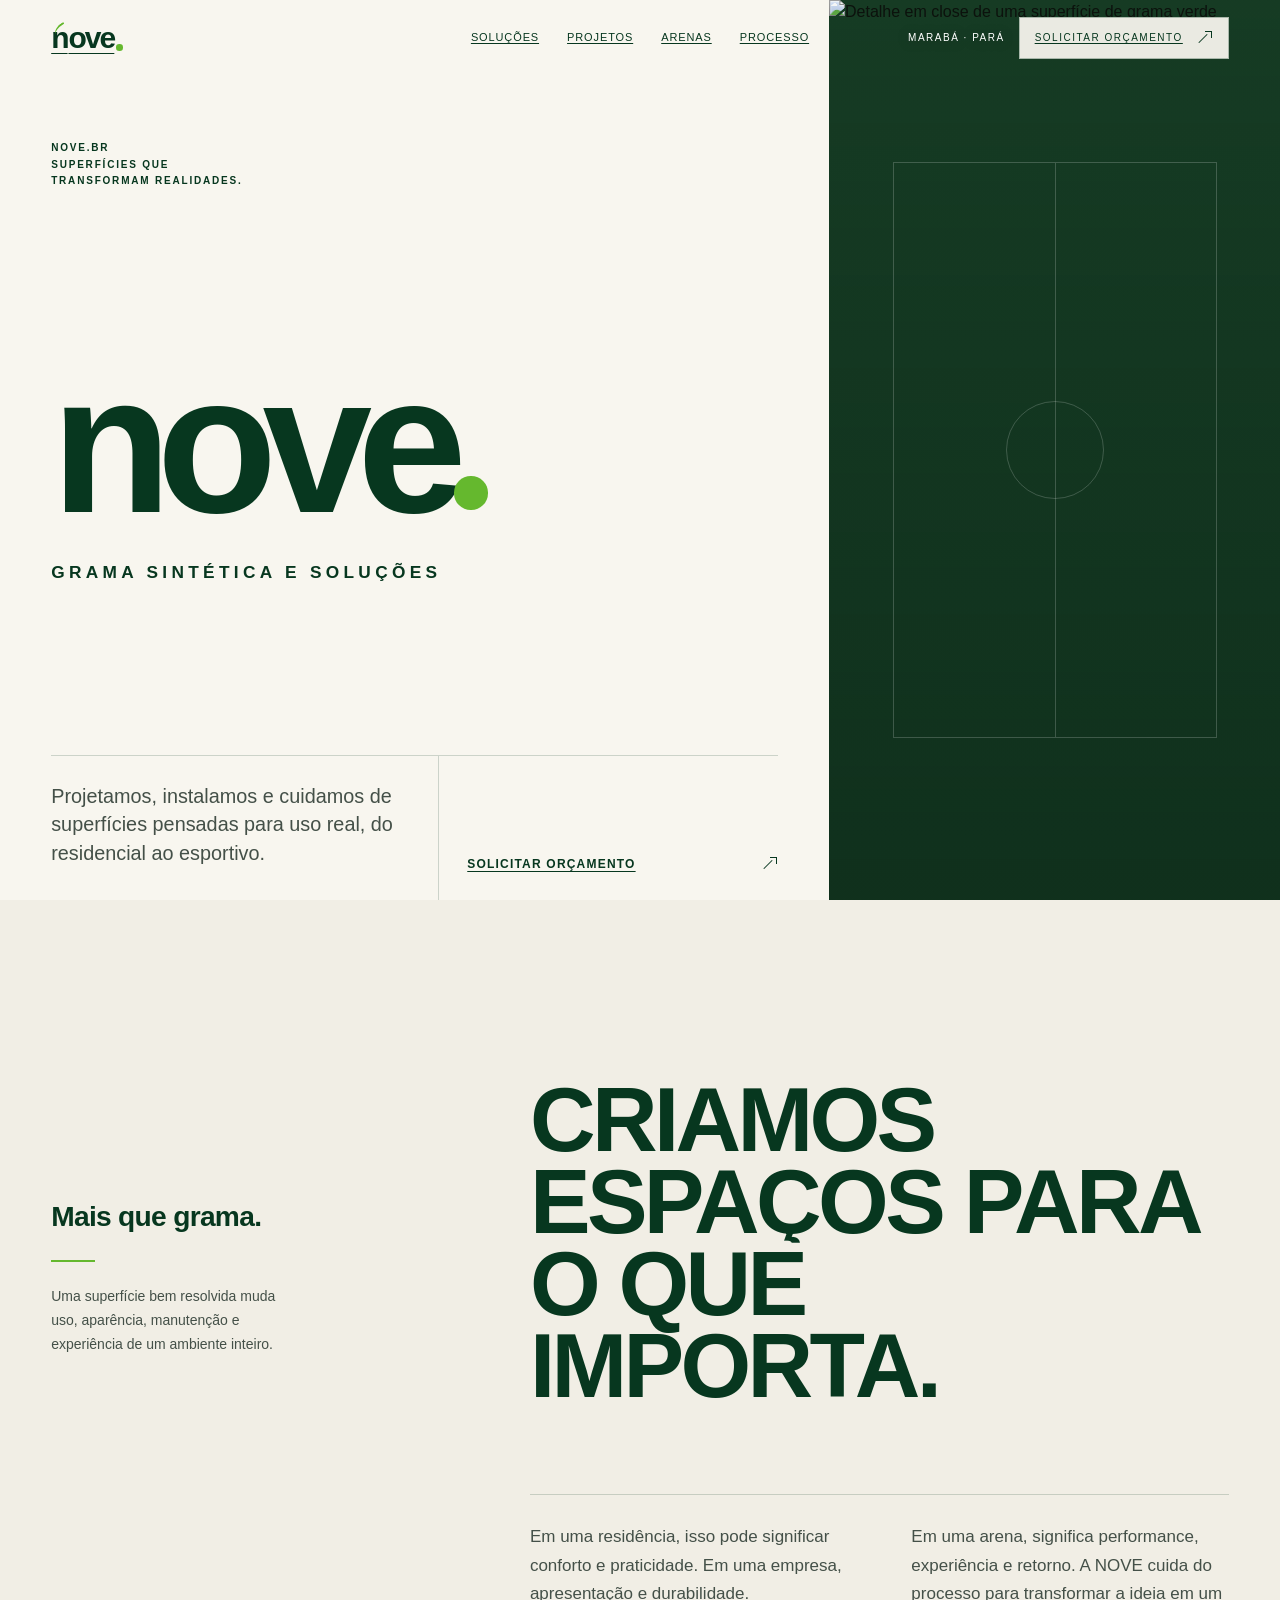
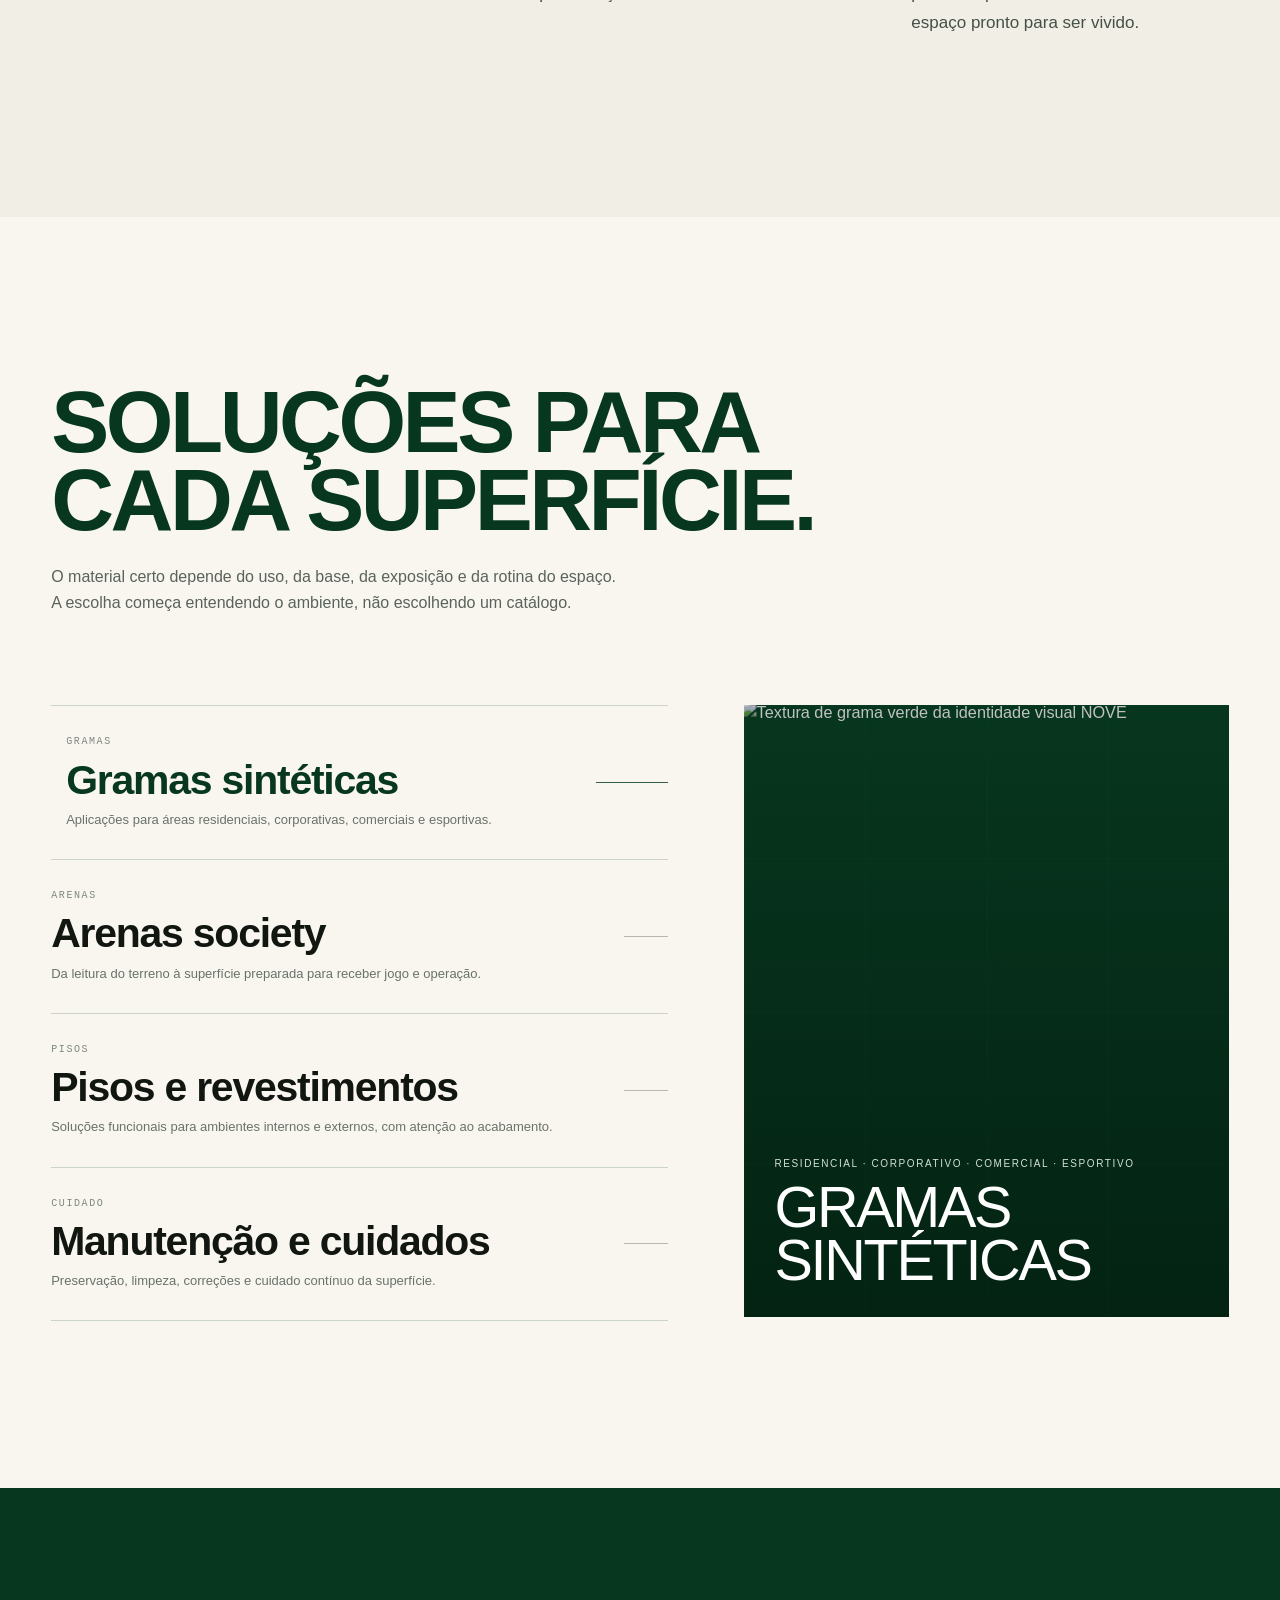
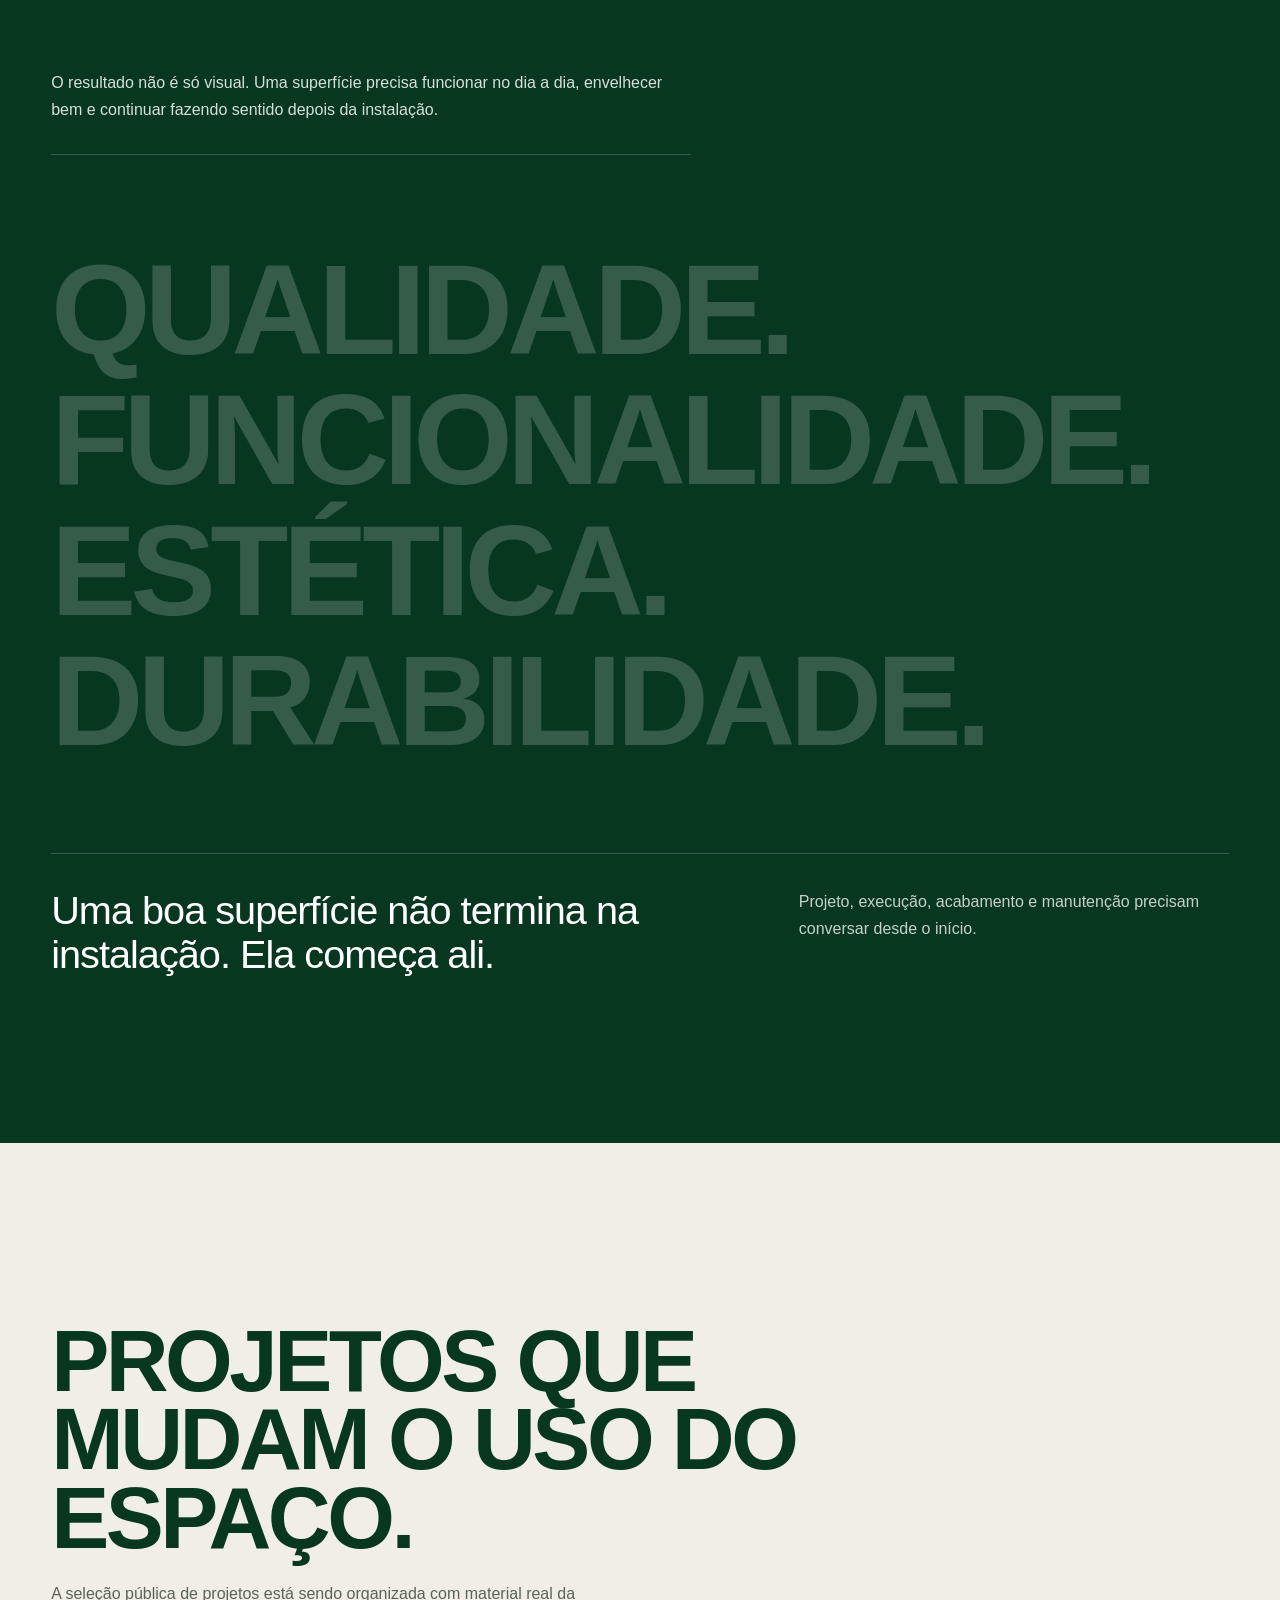
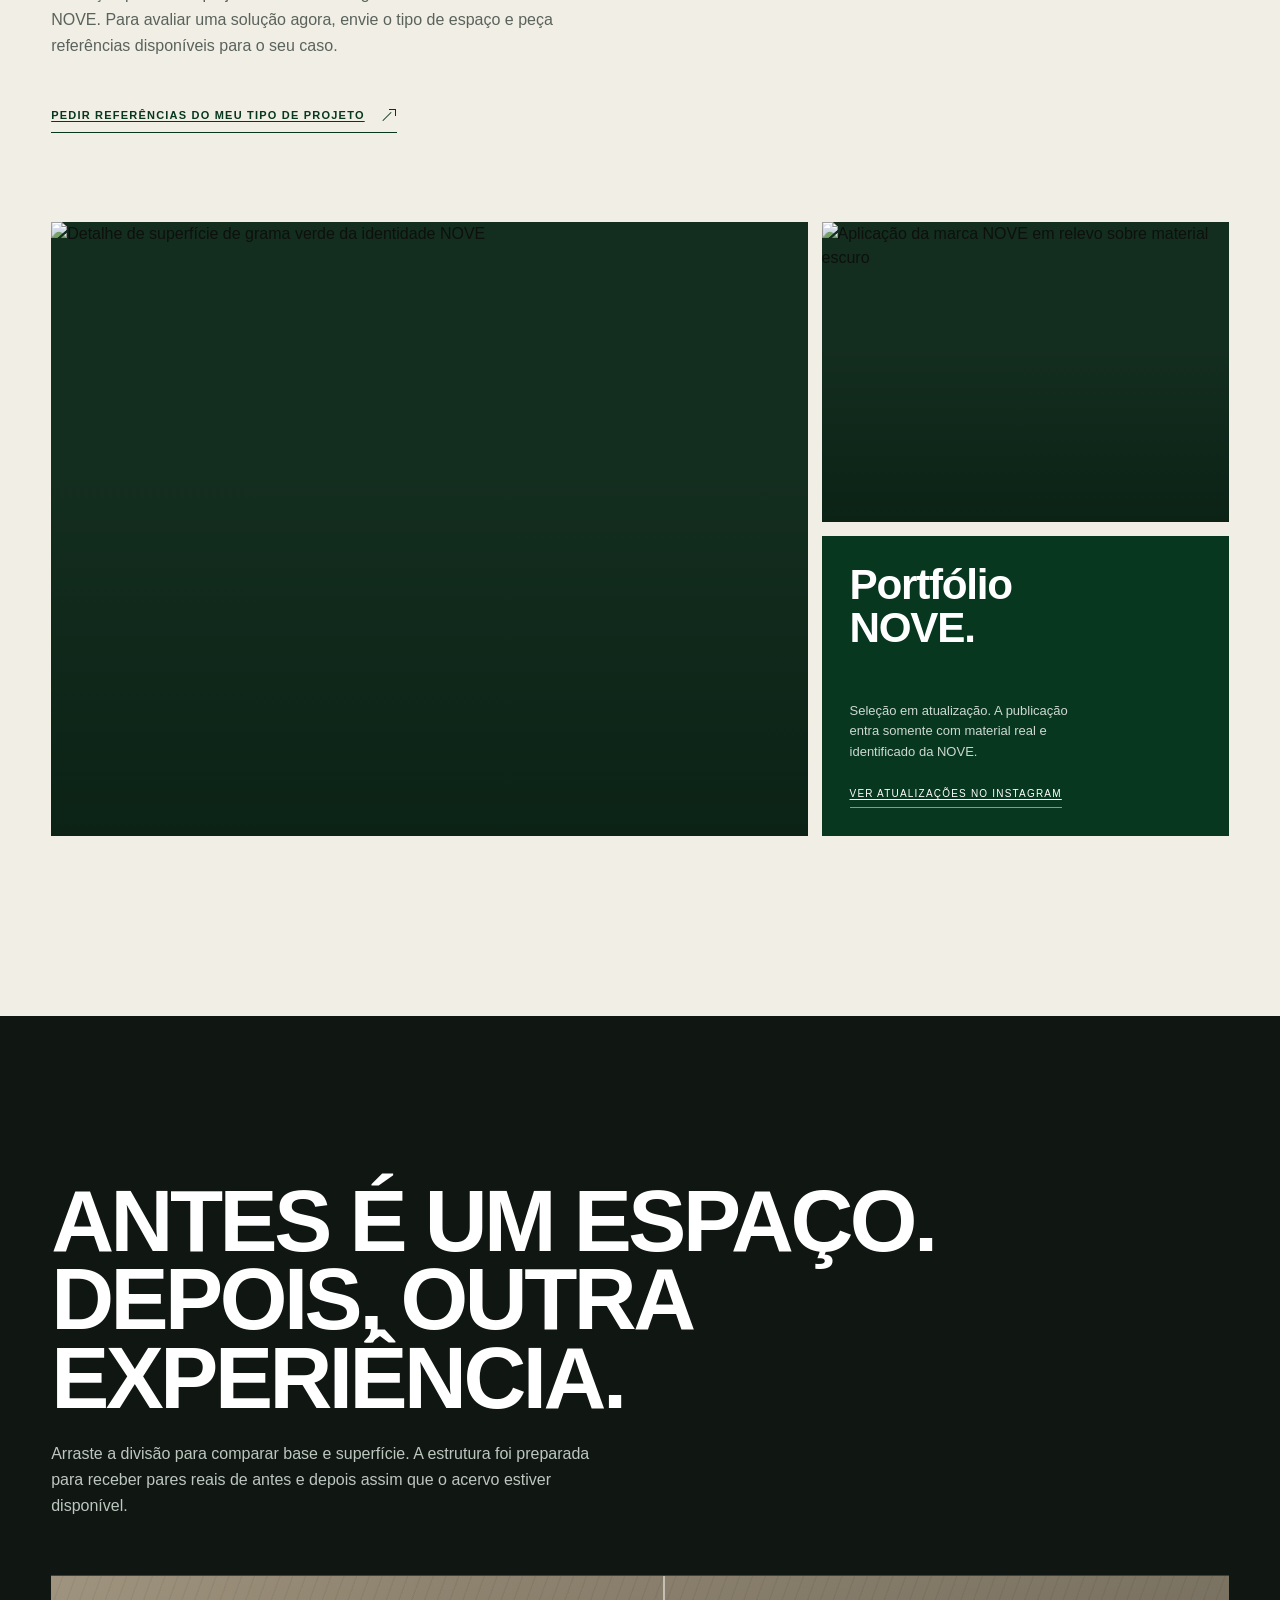
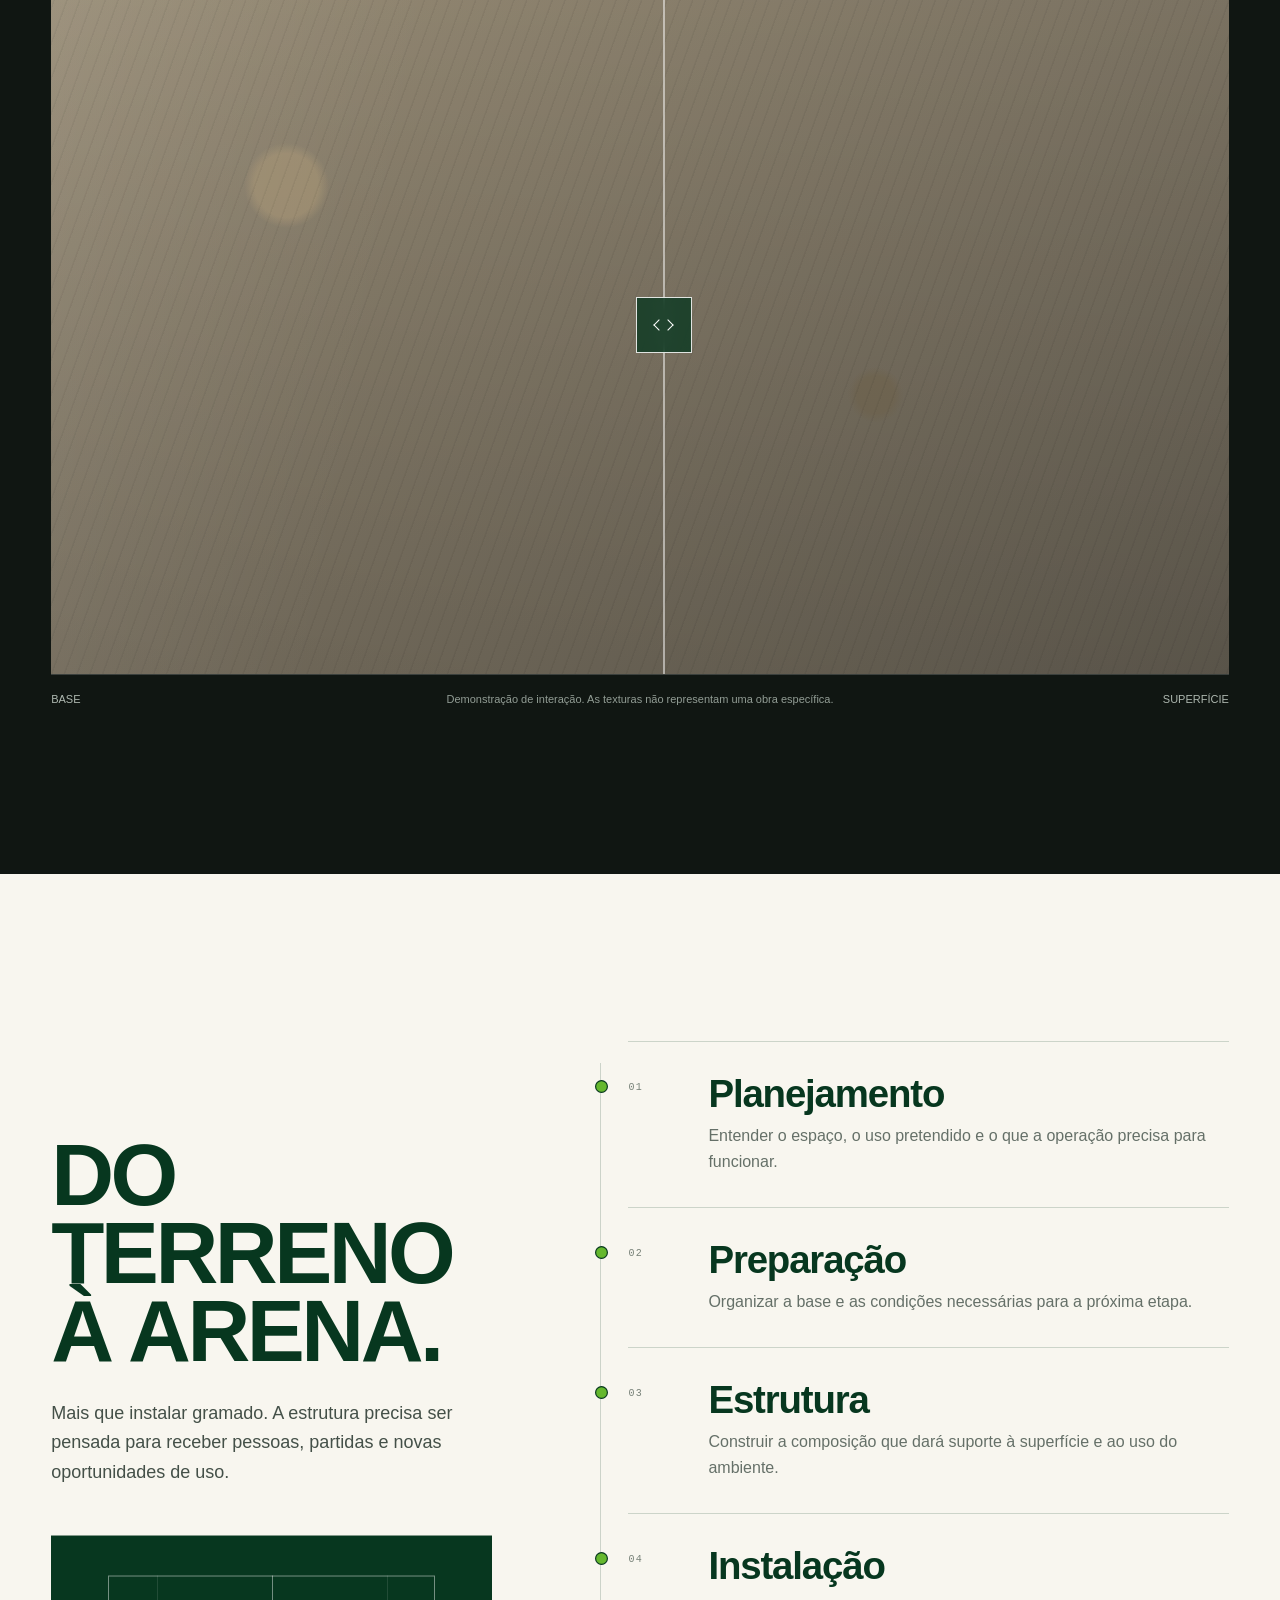
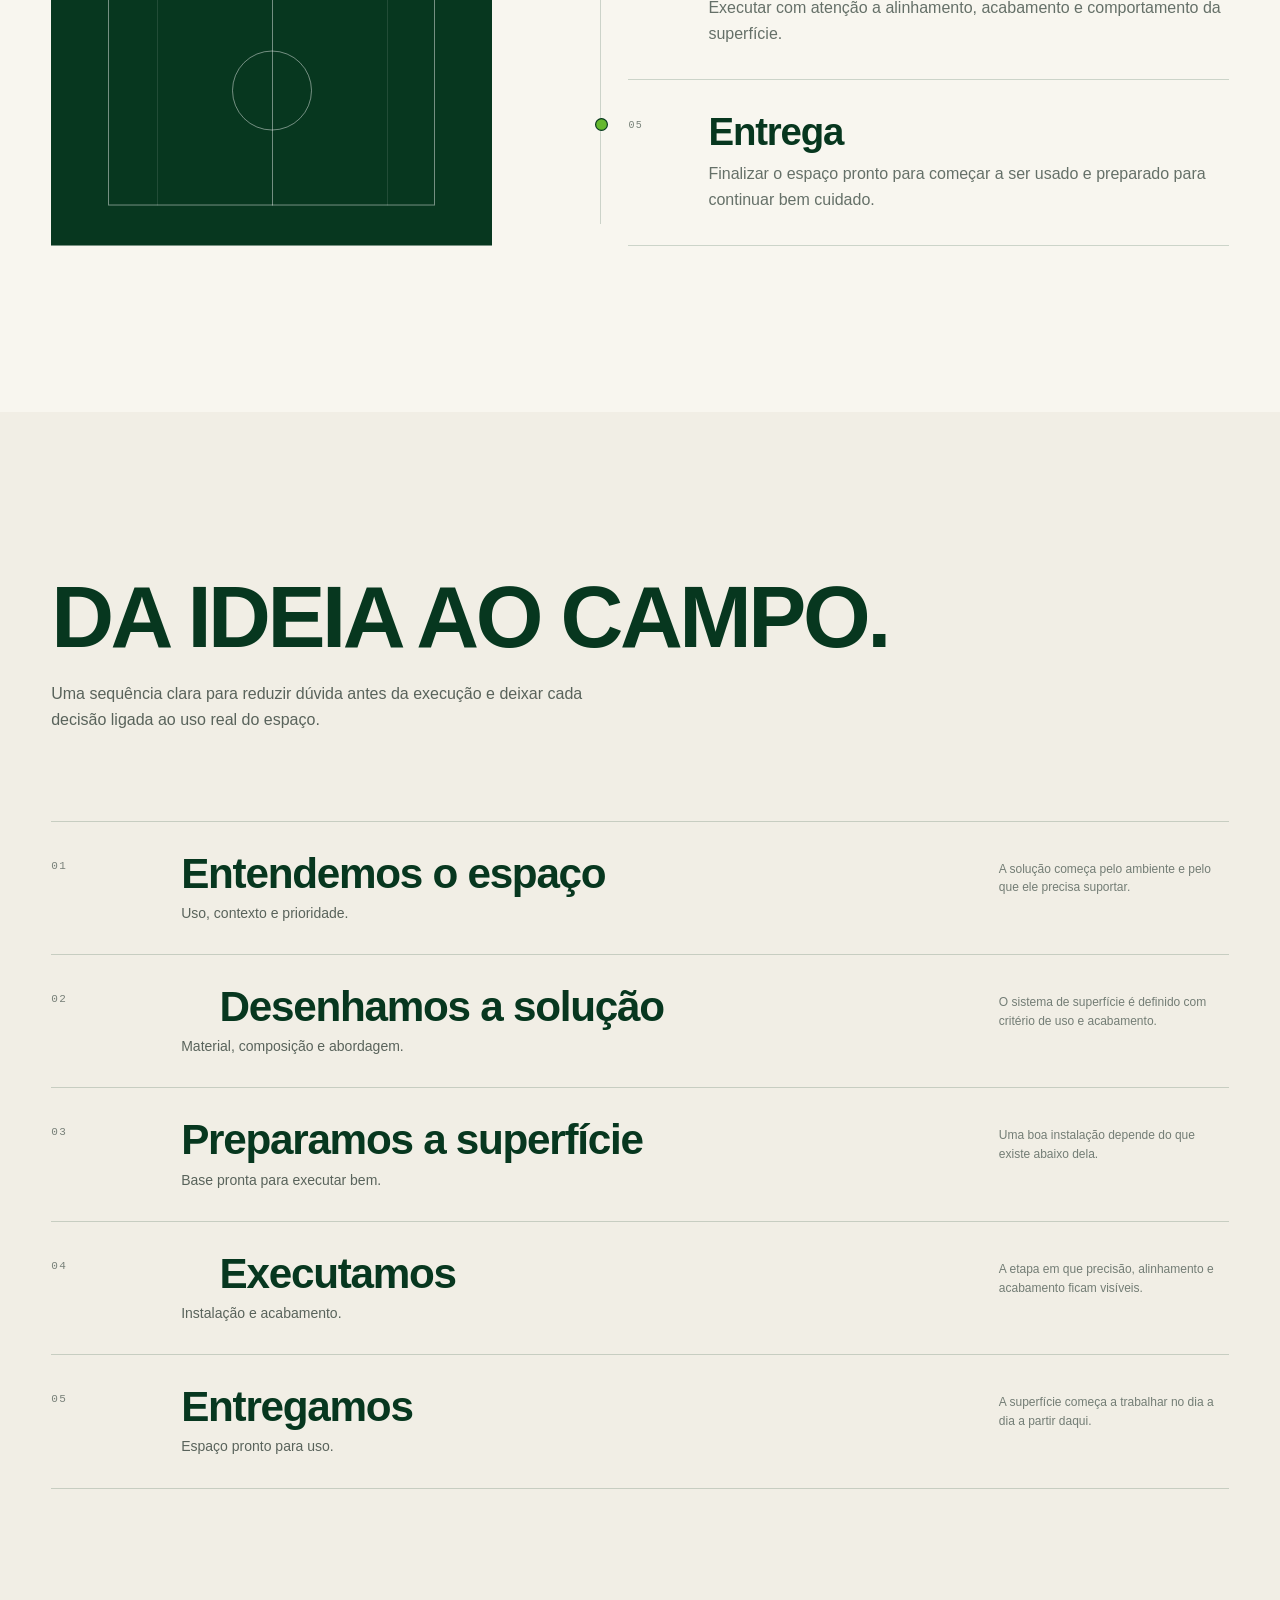
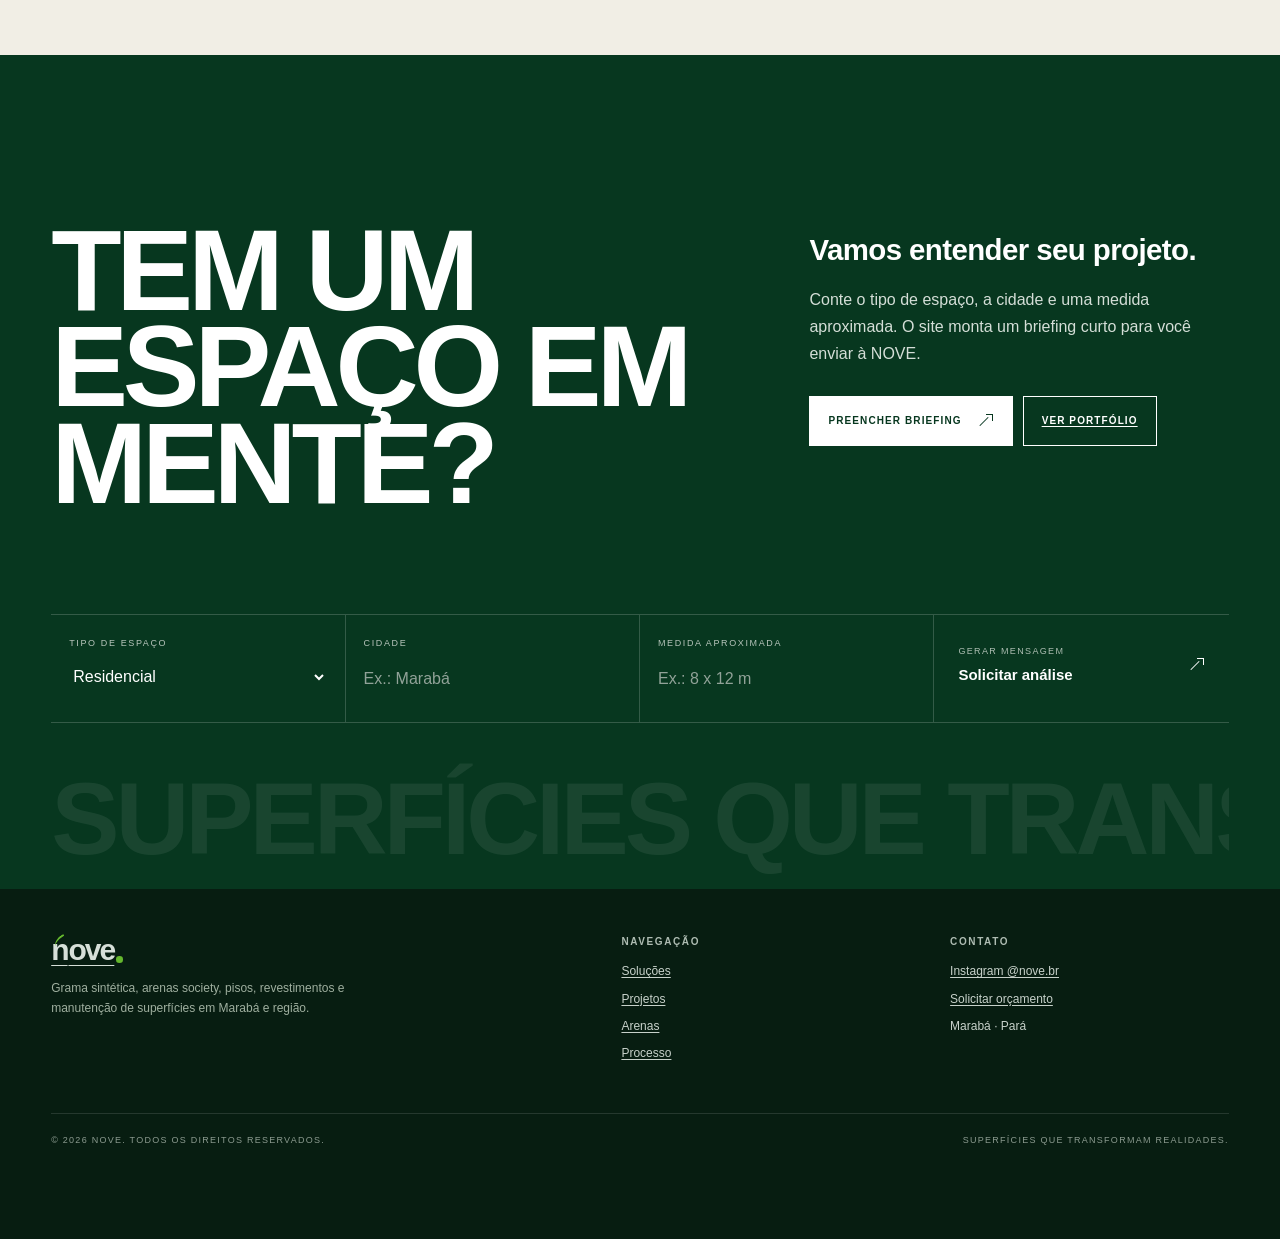
==== index.html @ dafe6166 "Add NOVE website" ====
<!doctype html>
<html lang="pt-BR">
<head>
  <meta charset="utf-8" />
  <meta name="viewport" content="width=device-width, initial-scale=1" />
  <meta name="theme-color" content="#07371f" />
  <title>NOVE | Grama Sintética, Arenas Society e Soluções em Marabá</title>
  <meta name="description" content="Soluções em grama sintética, arenas society, pisos, revestimentos e manutenção em Marabá e região. Conheça a NOVE." />
  <meta name="robots" content="index,follow" />
  <link rel="canonical" href="https://nove-superficies.netlify.app/" />
  <link rel="icon" href="./favicon.svg" type="image/svg+xml" />
  <link rel="preload" as="image" href="assets/grass-closeup.webp" fetchpriority="high" />
  <meta property="og:type" content="website" />
  <meta property="og:locale" content="pt_BR" />
  <meta property="og:title" content="NOVE | Superfícies que transformam realidades" />
  <meta property="og:description" content="Grama sintética, arenas society, pisos, revestimentos e manutenção em Marabá e região." />
  <meta property="og:url" content="https://nove-superficies.netlify.app/" />
  <meta property="og:image" content="https://nove-superficies.netlify.app/assets/embossed-logo.webp" />
  <meta name="twitter:card" content="summary_large_image" />
  <link rel="stylesheet" href="styles/site-1.css" />
  <link rel="stylesheet" href="styles/site-2.css" />
  <link rel="stylesheet" href="styles/site-3.css" />
  <link rel="stylesheet" href="styles/site-4.css" />
  <link rel="stylesheet" href="styles/site-5.css" />
</head>
<body>
<a class="skip" href="#conteudo">Pular para o conteúdo</a>
<div class="header-sentinel" id="headerSentinel" aria-hidden="true"></div>

<header class="site-header" id="siteHeader">
  <div class="wrap header-inner">
    <a href="#inicio" class="wordmark" aria-label="NOVE, início"><span class="n">n</span>ove<span class="dot"></span></a>
    <nav class="nav-links" aria-label="Navegação principal">
      <a href="#solucoes">Soluções</a>
      <a href="#projetos">Projetos</a>
      <a href="#arenas">Arenas</a>
      <a href="#processo">Processo</a>
    </nav>
    <div class="header-meta">
      <span class="loc">Marabá · Pará</span>
      <a class="header-quote" href="#contato">Solicitar orçamento <span class="arrow-mark" aria-hidden="true"></span></a>
    </div>
    <button class="menu-btn" id="menuBtn" aria-label="Abrir menu" aria-expanded="false" aria-controls="mobileMenu"><span></span></button>
  </div>
</header>

<div class="mobile-menu" id="mobileMenu" aria-hidden="true">
  <nav aria-label="Navegação mobile">
    <a href="#solucoes">Soluções</a>
    <a href="#projetos">Projetos</a>
    <a href="#arenas">Arenas</a>
    <a href="#processo">Processo</a>
    <a href="#contato">Orçamento</a>
  </nav>
  <div class="mobile-meta"><span>NOVE.BR</span><span>Marabá · PA</span></div>
</div>

<main id="conteudo">
  <section class="hero" id="inicio" aria-labelledby="heroTitle">
    <div class="hero-copy">
      <div class="hero-signature caps">NOVE.BR<br>Superfícies que transformam realidades.</div>
      <div class="hero-main">
        <h1 class="hero-brand" id="heroTitle" aria-label="Nove">nove<span class="dot"></span></h1>
        <div class="hero-subbrand">Grama sintética e soluções</div>
      </div>
      <div class="hero-bottom">
        <div class="hero-statement">Projetamos, instalamos e cuidamos de superfícies pensadas para uso real, do residencial ao esportivo.</div>
        <a class="hero-cta" href="#contato"><strong>Solicitar orçamento</strong><span class="arrow-mark" aria-hidden="true"></span></a>
      </div>
    </div>
    <div class="hero-image" aria-label="Detalhe de grama sintética da identidade NOVE">
      <img src="assets/grass-closeup.webp" alt="Detalhe em close de uma superfície de grama verde" width="624" height="560" fetchpriority="high" decoding="async" />
      <div class="hero-field" aria-hidden="true"></div>
    </div>
  </section>

  <section class="intro" id="sobre" aria-labelledby="introTitle">
    <div class="wrap intro-grid">
      <aside class="intro-aside">
        <h2>Mais que grama.</h2>
        <div class="rule" aria-hidden="true"></div>
        <p>Uma superfície bem resolvida muda uso, aparência, manutenção e experiência de um ambiente inteiro.</p>
      </aside>
      <div>
        <h2 class="intro-title" id="introTitle"><span>CRIAMOS</span><span>ESPAÇOS PARA</span><span>O QUE IMPORTA.</span></h2>
        <div class="intro-body">
          <p>Em uma residência, isso pode significar conforto e praticidade. Em uma empresa, apresentação e durabilidade.</p>
          <p>Em uma arena, significa performance, experiência e retorno. A NOVE cuida do processo para transformar a ideia em um espaço pronto para ser vivido.</p>
        </div>
      </div>
    </div>
  </section>

  <section class="solutions" id="solucoes" aria-labelledby="solucoesTitle">
    <div class="wrap">
      <div class="solutions-header">
        <h2 class="display" id="solucoesTitle">SOLUÇÕES PARA CADA SUPERFÍCIE.</h2>
        <p class="section-intro">O material certo depende do uso, da base, da exposição e da rotina do espaço. A escolha começa entendendo o ambiente, não escolhendo um catálogo.</p>
      </div>

      <div class="solutions-shell">
        <div class="solutions-list" role="tablist" aria-label="Soluções NOVE" aria-orientation="vertical">
          <button class="solution-row" role="tab" id="tab-grama" aria-selected="true" aria-controls="solutionPanel" data-title="GRAMAS SINTÉTICAS" data-label="Residencial · corporativo · comercial · esportivo" data-src="assets/grass-detail-a.webp" data-alt="Textura de grama verde da identidade visual NOVE">
            <span><span class="index mono">GRAMAS</span><h3>Gramas sintéticas</h3><p>Aplicações para áreas residenciais, corporativas, comerciais e esportivas.</p></span><span class="row-line" aria-hidden="true"></span>
          </button>
          <button class="solution-row" role="tab" id="tab-arena" aria-selected="false" aria-controls="solutionPanel" data-title="ARENAS SOCIETY" data-label="Planejamento · implantação · estrutura · superfície" data-src="assets/grass-detail-b.webp" data-alt="Detalhe de grama sintética usado na identidade visual NOVE">
            <span><span class="index mono">ARENAS</span><h3>Arenas society</h3><p>Da leitura do terreno à superfície preparada para receber jogo e operação.</p></span><span class="row-line" aria-hidden="true"></span>
          </button>
          <button class="solution-row" role="tab" id="tab-pisos" aria-selected="false" aria-controls="solutionPanel" data-title="PISOS E REVESTIMENTOS" data-label="Ambientes internos e externos" data-src="assets/embossed-logo.webp" data-alt="Aplicação em relevo da identidade NOVE sobre material escuro">
            <span><span class="index mono">PISOS</span><h3>Pisos e revestimentos</h3><p>Soluções funcionais para ambientes internos e externos, com atenção ao acabamento.</p></span><span class="row-line" aria-hidden="true"></span>
          </button>
          <button class="solution-row" role="tab" id="tab-manutencao" aria-selected="false" aria-controls="solutionPanel" data-title="MANUTENÇÃO E CUIDADOS" data-label="Preservação · limpeza · correções · performance" data-src="assets/grass-detail-c.webp" data-alt="Detalhe de superfície verde da identidade visual NOVE">
            <span><span class="index mono">CUIDADO</span><h3>Manutenção e cuidados</h3><p>Preservação, limpeza, correções e cuidado contínuo da superfície.</p></span><span class="row-line" aria-hidden="true"></span>
          </button>
        </div>

        <div class="solution-visual" id="solutionPanel" role="tabpanel" aria-labelledby="tab-grama">
          <img id="svImage" src="assets/grass-detail-a.webp" alt="Textura de grama verde da identidade visual NOVE" width="360" height="360" loading="lazy" decoding="async" />
          <div class="sv-grid" aria-hidden="true"></div>
          <div class="sv-content"><div class="sv-label" id="svLabel">Residencial · corporativo · comercial · esportivo</div><div class="sv-title" id="svTitle">GRAMAS SINTÉTICAS</div></div>
        </div>
      </div>
    </div>
  </section>

  <section class="manifesto" aria-label="Princípios da NOVE">
    <div class="wrap">
      <p class="manifesto-intro">O resultado não é só visual. Uma superfície precisa funcionar no dia a dia, envelhecer bem e continuar fazendo sentido depois da instalação.</p>
      <div class="manifesto-word">QUALIDADE.</div>
      <div class="manifesto-word">FUNCIONALIDADE.</div>
      <div class="manifesto-word">ESTÉTICA.</div>
      <div class="manifesto-word">DURABILIDADE.</div>
      <div class="manifesto-end"><div class="manifesto-quote">Uma boa superfície não termina na instalação. Ela começa ali.</div><p>Projeto, execução, acabamento e manutenção precisam conversar desde o início.</p></div>
    </div>
  </section>

  <section class="projects" id="projetos" aria-labelledby="projetosTitle">
    <div class="wrap">
      <div class="projects-header">
        <h2 class="display" id="projetosTitle">PROJETOS QUE MUDAM O USO DO ESPAÇO.</h2>
        <p class="section-intro">A seleção pública de projetos está sendo organizada com material real da NOVE. Para avaliar uma solução agora, envie o tipo de espaço e peça referências disponíveis para o seu caso.</p>
        <a class="project-action" href="#contato">Pedir referências do meu tipo de projeto <span class="arrow-mark" aria-hidden="true"></span></a>
      </div>

      <div class="projects-stage" aria-label="Material visual da marca NOVE, sem representar obras de clientes">
        <figure class="project-media main"><img src="assets/grass-detail-c.webp" alt="Detalhe de superfície de grama verde da identidade NOVE" width="480" height="380" loading="lazy" decoding="async"></figure>
        <figure class="project-media"><img src="assets/embossed-logo.webp" alt="Aplicação da marca NOVE em relevo sobre material escuro" width="796" height="291" loading="lazy" decoding="async"></figure>
        <div class="portfolio-state"><strong>Portfólio NOVE.</strong><div><p>Seleção em atualização. A publicação entra somente com material real e identificado da NOVE.</p><a href="https://instagram.com/nove.br" target="_blank" rel="noopener">Ver atualizações no Instagram</a></div></div>
      </div>
    </div>
  </section>

  <section class="compare" aria-labelledby="compareTitle">
    <div class="wrap">
      <div class="compare-header"><h2 class="display light" id="compareTitle">ANTES É UM ESPAÇO. DEPOIS, OUTRA EXPERIÊNCIA.</h2><p class="section-intro">Arraste a divisão para comparar base e superfície. A estrutura foi preparada para receber pares reais de antes e depois assim que o acervo estiver disponível.</p></div>
      <div class="compare-box" id="compareBox" role="slider" aria-label="Comparar base e superfície" aria-valuemin="0" aria-valuemax="100" aria-valuenow="52" aria-valuetext="52 por cento da superfície revelada" tabindex="0">
        <div class="surface-base"></div>
        <div class="surface-after" id="surfaceAfter"></div>
        <div class="compare-overlay"></div>
        <div class="compare-line" id="compareLine"></div>
        <div class="compare-handle" id="compareHandle"><span class="handle-grip" aria-hidden="true"></span></div>
      </div>
      <div class="compare-meta"><span>BASE</span><span class="note">Demonstração de interação. As texturas não representam uma obra específica.</span><span class="right">SUPERFÍCIE</span></div>
    </div>
  </section>

  <section class="arena" id="arenas" aria-labelledby="arenaTitle">
    <div class="wrap arena-layout">
      <div class="arena-sticky"><h2 class="display" id="arenaTitle">DO TERRENO À ARENA.</h2><p>Mais que instalar gramado. A estrutura precisa ser pensada para receber pessoas, partidas e novas oportunidades de uso.</p><div class="arena-art" aria-hidden="true"><div class="arena-center"></div></div></div>
      <div class="arena-steps" aria-label="Etapas para implantação de uma arena society">
        <article class="arena-step"><div class="num mono">01</div><div><h3>Planejamento</h3><p>Entender o espaço, o uso pretendido e o que a operação precisa para funcionar.</p></div></article>
        <article class="arena-step"><div class="num mono">02</div><div><h3>Preparação</h3><p>Organizar a base e as condições necessárias para a próxima etapa.</p></div></article>
        <article class="arena-step"><div class="num mono">03</div><div><h3>Estrutura</h3><p>Construir a composição que dará suporte à superfície e ao uso do ambiente.</p></div></article>
        <article class="arena-step"><div class="num mono">04</div><div><h3>Instalação</h3><p>Executar com atenção a alinhamento, acabamento e comportamento da superfície.</p></div></article>
        <article class="arena-step"><div class="num mono">05</div><div><h3>Entrega</h3><p>Finalizar o espaço pronto para começar a ser usado e preparado para continuar bem cuidado.</p></div></article>
      </div>
    </div>
  </section>

  <section class="process" id="processo" aria-labelledby="processTitle">
    <div class="wrap">
      <div class="process-header"><h2 class="display" id="processTitle">DA IDEIA AO CAMPO.</h2><p class="section-intro">Uma sequência clara para reduzir dúvida antes da execução e deixar cada decisão ligada ao uso real do espaço.</p></div>
      <div class="process-list">
        <article class="process-step"><div class="n mono">01</div><div><h3>Entendemos o espaço</h3><p>Uso, contexto e prioridade.</p></div><div class="result">A solução começa pelo ambiente e pelo que ele precisa suportar.</div></article>
        <article class="process-step"><div class="n mono">02</div><div><h3>Desenhamos a solução</h3><p>Material, composição e abordagem.</p></div><div class="result">O sistema de superfície é definido com critério de uso e acabamento.</div></article>
        <article class="process-step"><div class="n mono">03</div><div><h3>Preparamos a superfície</h3><p>Base pronta para executar bem.</p></div><div class="result">Uma boa instalação depende do que existe abaixo dela.</div></article>
        <article class="process-step"><div class="n mono">04</div><div><h3>Executamos</h3><p>Instalação e acabamento.</p></div><div class="result">A etapa em que precisão, alinhamento e acabamento ficam visíveis.</div></article>
        <article class="process-step"><div class="n mono">05</div><div><h3>Entregamos</h3><p>Espaço pronto para uso.</p></div><div class="result">A superfície começa a trabalhar no dia a dia a partir daqui.</div></article>
      </div>
    </div>
  </section>

  <section class="contact" id="contato" aria-labelledby="contactTitle">
    <div class="wrap">
      <div class="contact-top"><h2 id="contactTitle">TEM UM ESPAÇO EM MENTE?</h2><div class="contact-side"><h3>Vamos entender seu projeto.</h3><p>Conte o tipo de espaço, a cidade e uma medida aproximada. O site monta um briefing curto para você enviar à NOVE.</p><div class="contact-actions"><button class="btn light" type="button" id="focusBrief">Preencher briefing <span class="arrow-mark" aria-hidden="true"></span></button><a class="btn ghost" href="#projetos">Ver portfólio</a></div></div></div>

      <form class="brief-form" id="briefForm" novalidate>
        <div class="field"><label for="tipo">Tipo de espaço</label><select id="tipo" name="tipo"><option>Residencial</option><option>Comercial</option><option>Corporativo</option><option>Arena society</option><option>Outro</option></select></div>
        <div class="field"><label for="cidade">Cidade</label><input id="cidade" name="cidade" placeholder="Ex.: Marabá" autocomplete="address-level2" /></div>
        <div class="field"><label for="medida">Medida aproximada</label><input id="medida" name="medida" placeholder="Ex.: 8 x 12 m" inputmode="text" /></div>
        <div class="field"><button class="brief-submit" type="submit"><span><small>Gerar mensagem</small><strong>Solicitar análise</strong></span><span class="arrow-mark" aria-hidden="true"></span></button></div>
      </form>
      <p class="contact-status" id="contactStatus" role="status" aria-live="polite"></p>
      <div class="contact-signoff" aria-hidden="true"><div>SUPERFÍCIES QUE TRANSFORMAM REALIDADES. · NOVE. ·</div></div>
    </div>
  </section>
</main>

<footer id="siteFooter">
  <div class="wrap">
    <div class="footer-grid">
      <div class="footer-brand"><a href="#inicio" class="wordmark" aria-label="NOVE, início"><span class="n">n</span>ove<span class="dot"></span></a><p>Grama sintética, arenas society, pisos, revestimentos e manutenção de superfícies em Marabá e região.</p></div>
      <div class="footer-col"><h3>Navegação</h3><a href="#solucoes">Soluções</a><a href="#projetos">Projetos</a><a href="#arenas">Arenas</a><a href="#processo">Processo</a></div>
      <div class="footer-col"><h3>Contato</h3><a href="https://instagram.com/nove.br" target="_blank" rel="noopener">Instagram @nove.br</a><a href="#contato">Solicitar orçamento</a><span>Marabá · Pará</span></div>
    </div>
    <div class="footer-bottom"><span>© <span id="year"></span> NOVE. Todos os direitos reservados.</span><span>Superfícies que transformam realidades.</span></div>
  </div>
</footer>

<a class="floating-cta" id="floatingCta" href="https://instagram.com/nove.br" target="_blank" rel="noopener"><i aria-hidden="true"></i> Falar com a NOVE</a>
<a class="mobile-cta" id="mobileCta" href="#contato"><span>Solicitar orçamento</span><span class="arrow-mark" aria-hidden="true"></span></a>

<script src="scripts/app.js" defer></script>
</body>
</html>
---- styles/site-1.css ----
:root {
      --ink:#111611;
      --green:#07371f;
      --green-deep:#052817;
      --green-soft:#0d4b2b;
      --field:#65b82e;
      --sand:#f1eee5;
      --paper:#f8f6ef;
      --white:#fff;
      --muted:#59635b;
      --muted-dark:#445048;
      --line:rgba(7,55,31,.18);
      --line-strong:rgba(7,55,31,.34);
      --line-light:rgba(255,255,255,.18);
      --max:1480px;
      --pad:clamp(20px,4vw,68px);
      --header:76px;
      --ease-out:cubic-bezier(.23,1,.32,1);
      --ease-in-out:cubic-bezier(.77,0,.175,1);
      --ease-drawer:cubic-bezier(.32,.72,0,1);
      --fast:140ms;
      --ui:220ms;
      --marketing:620ms;
      --z-header:90;
      --z-menu:100;
      --z-fixed:80;
    }

    *{box-sizing:border-box}
    html{scroll-behavior:smooth;background:var(--sand)}
    body{margin:0;background:var(--sand);color:var(--ink);font-family:"Helvetica Neue","Arial Nova",Helvetica,Arial,sans-serif;line-height:1.45;-webkit-font-smoothing:antialiased;text-rendering:optimizeLegibility}
    body.menu-open{overflow:hidden}
    a{color:inherit;text-decoration-thickness:1px;text-underline-offset:.18em}
    button,input,select,textarea{font:inherit}
    button{border:0;background:none;color:inherit}
    img{display:block;max-width:100%}
    p{max-width:72ch}
    ::selection{background:var(--field);color:#092014}
    *{caret-color:var(--field)}
    :focus-visible{outline:2px solid var(--field);outline-offset:4px}
    *{scrollbar-width:thin;scrollbar-color:rgba(7,55,31,.45) var(--sand)}
    *::-webkit-scrollbar{width:10px;height:10px}
    *::-webkit-scrollbar-track{background:var(--sand)}
    *::-webkit-scrollbar-thumb{background:rgba(7,55,31,.45);border:3px solid var(--sand)}
    .wrap{width:min(var(--max),100%);padding-inline:var(--pad);margin-inline:auto}
    .mono{font-family:"SFMono-Regular",Consolas,"Liberation Mono",monospace;font-variant-numeric:tabular-nums}
    .caps{text-transform:uppercase;letter-spacing:.18em;font-size:10px;font-weight:700}
    .skip{position:fixed;left:14px;top:-70px;z-index:200;background:var(--paper);color:var(--green);padding:11px 15px;border:1px solid var(--green);transition:top var(--ui) var(--ease-out)}
    .skip:focus{top:14px}
    .header-sentinel{position:absolute;top:18px;left:0;width:1px;height:1px;pointer-events:none}

    .wordmark{display:inline-flex;align-items:flex-end;gap:.03em;font-size:30px;font-weight:780;letter-spacing:-.065em;line-height:1;color:currentColor}
    .wordmark .dot{width:.22em;height:.22em;border-radius:50%;background:var(--field);margin:0 0 .07em .03em;flex:0 0 auto}
    .wordmark .n{position:relative}
    .wordmark .n:after{content:"";position:absolute;left:.11em;top:.18em;width:.43em;height:.16em;border-radius:100% 0 100% 0;border-top:2px solid var(--field);transform:rotate(-31deg);transform-origin:left center}

    .arrow-mark{display:inline-block;width:18px;height:18px;position:relative;flex:0 0 auto}
    .arrow-mark:before{content:"";position:absolute;width:12px;height:1px;background:currentColor;left:2px;top:9px;transform:rotate(-45deg);transform-origin:center}
    .arrow-mark:after{content:"";position:absolute;width:6px;height:6px;border-top:1px solid currentColor;border-right:1px solid currentColor;right:1px;top:2px}

    /* Header */
    .site-header{position:fixed;inset:0 0 auto 0;height:var(--header);z-index:var(--z-header);color:var(--green);transition:background-color var(--ui) var(--ease-out),border-color var(--ui) var(--ease-out),box-shadow var(--ui) var(--ease-out)}
    .site-header.scrolled{background:rgba(248,246,239,.94);backdrop-filter:blur(14px);border-bottom:1px solid var(--line);box-shadow:0 10px 32px rgba(6,37,21,.04)}
    .header-inner{height:100%;display:grid;grid-template-columns:1fr auto 1fr;align-items:center;gap:26px}
    .nav-links{display:flex;align-items:center;justify-content:center;gap:28px;font-size:11px;letter-spacing:.08em;text-transform:uppercase}
    .nav-links a{position:relative;padding-block:11px}
    .nav-links a:after{content:"";position:absolute;left:0;bottom:6px;width:100%;height:1px;background:currentColor;transform:scaleX(0);transform-origin:right;transition:transform var(--ui) var(--ease-out)}
    .header-meta{justify-self:end;display:flex;align-items:center;gap:14px;font-size:10px;letter-spacing:.15em;text-transform:uppercase}
    .header-meta .loc{color:#fff;text-shadow:0 1px 12px rgba(0,0,0,.35);transition:color var(--ui) var(--ease-out),text-shadow var(--ui) var(--ease-out)}
    .site-header.scrolled .header-meta .loc{color:var(--green);text-shadow:none}
    .header-quote{min-height:42px;padding:0 15px;display:inline-flex;align-items:center;gap:12px;background:rgba(248,246,239,.94);border:1px solid rgba(7,55,31,.28);transition:background-color var(--ui) var(--ease-out),color var(--ui) var(--ease-out),transform var(--fast) var(--ease-out)}
    .header-quote:active{transform:scale(.97)}
    .menu-btn{display:none;justify-self:end;width:44px;height:44px;border:1px solid currentColor;align-items:center;justify-content:center;position:relative;transition:transform var(--fast) var(--ease-out)}
    .menu-btn:active{transform:scale(.97)}
    .menu-btn span,.menu-btn:before,.menu-btn:after{content:"";position:absolute;width:18px;height:1px;background:currentColor;transition:transform var(--ui) var(--ease-drawer),opacity var(--fast) var(--ease-out)}
    .menu-btn:before{transform:translateY(-5px)}
    .menu-btn:after{transform:translateY(5px)}
    .menu-btn[aria-expanded="true"] span{opacity:0}
    .menu-btn[aria-expanded="true"]:before{transform:rotate(45deg)}
    .menu-btn[aria-expanded="true"]:after{transform:rotate(-45deg)}

    /* Hero: one authored entrance, no decorative utility rail */
    .hero{min-height:100dvh;background:var(--paper);position:relative;overflow:hidden;display:grid;grid-template-columns:minmax(0,1.62fr) minmax(360px,.88fr)}
    .hero-copy{min-height:100dvh;padding:calc(var(--header) + clamp(32px,5vw,72px)) var(--pad) 0;display:grid;grid-template-rows:auto 1fr auto;position:relative;z-index:2}
    .hero-signature{max-width:220px;color:var(--green);line-height:1.65}
    .hero-main{align-self:center;padding-block:48px 34px}
    .hero-brand{font-size:clamp(96px,15.4vw,246px);line-height:.72;letter-spacing:-.075em;font-weight:770;color:var(--green);display:flex;align-items:flex-end;white-space:nowrap;transform:translateX(-.025em);margin:0}
    .hero-brand .dot{width:.17em;height:.17em;border-radius:50%;background:var(--field);margin:0 0 .03em .01em}
---- styles/site-2.css ----
.hero-subbrand{margin-top:clamp(26px,3.5vw,44px);font-size:clamp(12px,1.35vw,21px);letter-spacing:.25em;text-transform:uppercase;color:var(--green);font-weight:650}
    .hero-bottom{display:grid;grid-template-columns:1fr minmax(250px,340px);gap:32px;border-top:1px solid var(--line);align-items:stretch}
    .hero-statement{padding:26px 0 32px;font-size:clamp(17px,1.55vw,24px);max-width:640px;color:var(--muted-dark);line-height:1.45}
    .hero-cta{margin-right:calc(var(--pad) * -1);border-left:1px solid var(--line);padding:23px var(--pad) 27px 28px;display:flex;justify-content:space-between;align-items:flex-end;gap:18px;color:var(--green);transition:background-color var(--ui) var(--ease-out),color var(--ui) var(--ease-out),transform var(--fast) var(--ease-out)}
    .hero-cta strong{font-size:12px;letter-spacing:.1em;text-transform:uppercase}
    .hero-cta:active{transform:scale(.985)}
    .hero-image{position:relative;overflow:hidden;background:#173d25;min-height:100dvh}
    .hero-image img{width:100%;height:100%;object-fit:cover;filter:saturate(.84) contrast(1.04)}
    .hero-image:after{content:"";position:absolute;inset:0;background:linear-gradient(180deg,rgba(3,25,13,.04),rgba(3,25,13,.34));pointer-events:none}
    .hero-field{position:absolute;z-index:2;inset:18% 14%;border:1px solid rgba(255,255,255,.26);opacity:.75;pointer-events:none}
    .hero-field:before{content:"";position:absolute;top:0;bottom:0;left:50%;width:1px;background:rgba(255,255,255,.26)}
    .hero-field:after{content:"";position:absolute;width:96px;height:96px;border:1px solid rgba(255,255,255,.26);border-radius:50%;left:50%;top:50%;transform:translate(-50%,-50%)}

    @media (prefers-reduced-motion:no-preference){
      .hero-signature{animation:heroEnter var(--marketing) var(--ease-out) 80ms both}
      .hero-brand{animation:heroEnter var(--marketing) var(--ease-out) 130ms both}
      .hero-subbrand{animation:heroEnter var(--marketing) var(--ease-out) 180ms both}
      .hero-bottom{animation:heroEnter var(--marketing) var(--ease-out) 230ms both}
      .hero-image img{animation:heroImage 780ms var(--ease-out) 60ms both}
    }
    @keyframes heroEnter{from{opacity:.01;transform:translateY(18px)}to{opacity:1;transform:translateY(0)}}
    @keyframes heroImage{from{opacity:.55;transform:scale(1.045)}to{opacity:1;transform:scale(1)}}

    section{position:relative}
    .display{font-size:clamp(46px,6.8vw,96px);font-weight:630;letter-spacing:-.04em;line-height:.9;margin:0;color:var(--green)}
    .display.light{color:#fff}
    .section-intro{margin-top:24px;font-size:clamp(16px,1.25vw,20px);line-height:1.62;color:var(--muted);max-width:64ch}

    /* Intro */
    .intro{padding:clamp(110px,14vw,190px) 0;background:var(--sand);overflow:hidden}
    .intro-grid{display:grid;grid-template-columns:.7fr 1.3fr;gap:clamp(44px,8vw,150px);align-items:start}
    .intro-aside{position:sticky;top:118px;color:var(--green)}
    .intro-aside h2{margin:0;font-size:clamp(20px,2.2vw,34px);font-weight:560;letter-spacing:-.025em}
    .intro-aside .rule{width:44px;height:2px;background:var(--field);margin:22px 0}
    .intro-aside p{max-width:235px;margin:0;color:var(--muted-dark);font-size:14px;line-height:1.72}
    .intro-title{font-size:clamp(48px,7.1vw,96px);line-height:.9;letter-spacing:-.04em;margin:0;color:var(--green);max-width:960px}
    .intro-title span{display:block;clip-path:inset(0 0 100% 0);transform:translateY(14px);opacity:.2;transition:clip-path var(--marketing) var(--ease-out),transform var(--marketing) var(--ease-out),opacity var(--marketing) var(--ease-out)}
    .intro-title span.in{clip-path:inset(0);transform:none;opacity:1}
    .intro-body{display:grid;grid-template-columns:1fr 1fr;gap:clamp(28px,5vw,70px);margin-top:clamp(50px,7vw,88px);border-top:1px solid var(--line);padding-top:28px}
    .intro-body p{margin:0;font-size:17px;line-height:1.68;color:var(--muted-dark)}

    /* Solutions: tabbed editorial list, not card grid */
    .solutions{background:var(--paper);padding:clamp(110px,13vw,180px) 0}
    .solutions-header{max-width:900px}
    .solutions-shell{display:grid;grid-template-columns:minmax(0,1.12fr) minmax(360px,.88fr);gap:clamp(42px,6vw,92px);margin-top:clamp(56px,7vw,90px);align-items:start}
    .solutions-list{border-top:1px solid var(--line)}
    .solution-row{width:100%;display:grid;grid-template-columns:1fr auto;gap:24px;align-items:center;padding:29px 0;border-bottom:1px solid var(--line);cursor:pointer;text-align:left;transition:padding-left var(--ui) var(--ease-out),color var(--ui) var(--ease-out),background-color var(--ui) var(--ease-out)}
    .solution-row h3{font-size:clamp(27px,3.2vw,50px);font-weight:560;letter-spacing:-.03em;line-height:1.03;margin:0}
    .solution-row p{margin:9px 0 0;color:#69726b;font-size:13px;max-width:560px;line-height:1.55}
    .solution-row .index{font-size:10px;letter-spacing:.16em;color:#7f8781;margin-bottom:9px;display:block}
    .solution-row .row-line{width:44px;height:1px;background:currentColor;opacity:.28;transition:width var(--ui) var(--ease-out),opacity var(--ui) var(--ease-out)}
    .solution-row[aria-selected="true"]{padding-left:15px;color:var(--green)}
    .solution-row[aria-selected="true"] .row-line{width:72px;opacity:.8}
    .solution-visual{position:sticky;top:108px;height:min(68vh,680px);min-height:520px;background:var(--green);overflow:hidden;color:#fff}
    .solution-visual img{position:absolute;inset:0;width:100%;height:100%;object-fit:cover;filter:saturate(.78) brightness(.78);transform:scale(1.015);transition:opacity var(--fast) var(--ease-out),transform var(--ui) var(--ease-out)}
    .solution-visual img.is-changing{opacity:.45;transform:scale(1.025)}
    .solution-visual:after{content:"";position:absolute;inset:0;background:linear-gradient(180deg,rgba(2,24,12,.03),rgba(2,24,12,.66))}
    .sv-grid{position:absolute;inset:0;z-index:2;background-image:linear-gradient(rgba(255,255,255,.065) 1px,transparent 1px),linear-gradient(90deg,rgba(255,255,255,.065) 1px,transparent 1px);background-size:25% 25%;mix-blend-mode:soft-light}
    .sv-content{position:absolute;z-index:3;left:30px;right:30px;bottom:30px;display:grid;gap:10px}
    .sv-label{font-size:10px;letter-spacing:.16em;text-transform:uppercase;color:#d4dfd7}
    .sv-title{font-size:clamp(36px,4.5vw,66px);line-height:.92;letter-spacing:-.04em;max-width:10ch}

    /* Manifesto */
    .manifesto{background:var(--green);color:#fff;padding:clamp(110px,13vw,190px) 0;overflow:hidden}
    .manifesto-intro{max-width:640px;color:#d6e0d9;font-size:16px;line-height:1.68;border-bottom:1px solid var(--line-light);padding-bottom:30px;margin-bottom:clamp(52px,7vw,100px)}
---- styles/site-3.css ----
.manifesto-word{font-size:clamp(56px,10vw,150px);font-weight:620;letter-spacing:-.045em;line-height:.86;color:rgba(255,255,255,.19);transition:color 420ms var(--ease-in-out),transform 420ms var(--ease-in-out);padding:.08em 0;will-change:transform}
    .manifesto-word.on{color:#fff;transform:translateX(.025em)}
    .manifesto-end{display:grid;grid-template-columns:1.2fr .8fr;gap:52px;margin-top:86px;border-top:1px solid var(--line-light);padding-top:34px}
    .manifesto-quote{font-size:clamp(28px,3.1vw,48px);line-height:1.12;letter-spacing:-.025em;max-width:720px}
    .manifesto-end p{justify-self:end;max-width:430px;color:#c7d1ca;line-height:1.72;margin:0}

    /* Projects: honest empty-state, no fabricated cases */
    .projects{background:var(--sand);padding:clamp(110px,14vw,190px) 0}
    .projects-header{max-width:930px}
    .projects-header .project-action{margin-top:32px;display:inline-flex;align-items:center;gap:14px;font-size:11px;letter-spacing:.11em;text-transform:uppercase;font-weight:700;color:var(--green);padding-bottom:7px;border-bottom:1px solid var(--green);transition:gap var(--ui) var(--ease-out),transform var(--fast) var(--ease-out)}
    .projects-header .project-action:active{transform:scale(.98)}
    .projects-stage{margin-top:clamp(58px,7vw,92px);display:grid;grid-template-columns:1.3fr .7fr;grid-template-rows:300px 300px;gap:14px}
    .project-media{position:relative;overflow:hidden;margin:0;background:#132d1f}
    .project-media.main{grid-row:1/3}
    .project-media img{width:100%;height:100%;object-fit:cover;filter:saturate(.48) contrast(1.05);transition:transform 360ms var(--ease-out),filter 360ms var(--ease-out)}
    .project-media:after{content:"";position:absolute;inset:0;background:linear-gradient(180deg,transparent 42%,rgba(4,25,13,.52))}
    .portfolio-state{background:var(--green);color:#fff;padding:28px;display:flex;flex-direction:column;justify-content:space-between}
    .portfolio-state strong{font-size:clamp(28px,3.3vw,48px);line-height:1;letter-spacing:-.03em;font-weight:560;max-width:8ch}
    .portfolio-state p{margin:0;color:#ced8d1;font-size:13px;line-height:1.6;max-width:34ch}
    .portfolio-state a{margin-top:24px;display:inline-flex;align-items:center;gap:12px;width:max-content;font-size:10px;letter-spacing:.12em;text-transform:uppercase;border-bottom:1px solid rgba(255,255,255,.5);padding-bottom:6px}

    /* Before / after */
    .compare{background:#101612;color:#fff;padding:clamp(110px,13vw,180px) 0}
    .compare-header{max-width:1020px;margin-bottom:56px}
    .compare-header p{color:#bdc7c0;margin-top:24px}
    .compare-box{height:min(67vw,700px);min-height:480px;position:relative;overflow:hidden;border-top:1px solid var(--line-light);border-bottom:1px solid var(--line-light);touch-action:none;cursor:ew-resize;user-select:none}
    .surface-base,.surface-after{position:absolute;inset:0}
    .surface-base{background:radial-gradient(circle at 20% 30%,#a29275 0 3%,transparent 4%),radial-gradient(circle at 70% 60%,#776c57 0 2%,transparent 3%),linear-gradient(145deg,#9b8f78,#655f53)}
    .surface-base:after{content:"";position:absolute;inset:0;background-image:linear-gradient(100deg,rgba(255,255,255,.07),transparent 30%),repeating-linear-gradient(110deg,transparent 0 10px,rgba(0,0,0,.05) 11px 12px)}
    .surface-after{background:url('assets/grass-closeup.webp') center/cover;clip-path:inset(0 0 0 52%)}
    .compare-overlay{position:absolute;inset:0;pointer-events:none;background:linear-gradient(180deg,rgba(0,0,0,.02),rgba(0,0,0,.12))}
    .compare-line{position:absolute;left:52%;top:0;bottom:0;width:1px;background:#fff;transform:translateX(-.5px);pointer-events:none}
    .compare-handle{position:absolute;left:52%;top:50%;width:56px;height:56px;border:1px solid rgba(255,255,255,.86);background:rgba(7,55,31,.78);backdrop-filter:blur(8px);transform:translate(-50%,-50%);display:grid;place-items:center;pointer-events:none}
    .handle-grip{width:19px;height:10px;position:relative}
    .handle-grip:before,.handle-grip:after{content:"";position:absolute;top:1px;width:7px;height:7px;border-top:1px solid #fff;border-left:1px solid #fff}
    .handle-grip:before{left:1px;transform:rotate(-45deg)}
    .handle-grip:after{right:1px;transform:rotate(135deg)}
    .compare-meta{display:grid;grid-template-columns:1fr auto 1fr;gap:24px;align-items:start;color:#aeb8b0;font-size:11px;line-height:1.55;padding-top:16px}
    .compare-meta .right{text-align:right}
    .compare-meta .note{max-width:440px;text-align:center;color:#929d95}

    /* Arenas */
    .arena{background:var(--paper);padding:clamp(110px,13vw,180px) 0;overflow:hidden}
    .arena-layout{display:grid;grid-template-columns:.82fr 1.18fr;gap:clamp(52px,8vw,128px);align-items:start}
    .arena-sticky{position:sticky;top:118px}
    .arena-sticky p{font-size:18px;line-height:1.65;color:var(--muted-dark);max-width:520px;margin:28px 0 0}
    .arena-art{margin-top:48px;aspect-ratio:1.42;background:var(--green);position:relative;overflow:hidden}
    .arena-art:before{content:"";position:absolute;inset:13%;border:1px solid rgba(255,255,255,.44)}
    .arena-art:after{content:"";position:absolute;left:50%;top:13%;bottom:13%;width:1px;background:rgba(255,255,255,.44);box-shadow:-115px 0 0 rgba(255,255,255,.11),115px 0 0 rgba(255,255,255,.11)}
    .arena-center{position:absolute;left:50%;top:50%;width:80px;height:80px;border:1px solid rgba(255,255,255,.44);border-radius:50%;transform:translate(-50%,-50%)}
    .arena-steps{position:relative;padding-left:34px}
    .arena-steps:before{content:"";position:absolute;left:6px;top:22px;bottom:22px;width:1px;background:var(--line)}
    .arena-step{position:relative;display:grid;grid-template-columns:56px 1fr;gap:24px;padding:32px 0;border-bottom:1px solid var(--line);align-items:start}
    .arena-step:first-child{border-top:1px solid var(--line)}
    .arena-step:before{content:"";position:absolute;left:-32px;top:39px;width:9px;height:9px;border:1px solid var(--green);background:var(--paper);border-radius:50%;transition:background-color var(--ui) var(--ease-out),transform var(--ui) var(--ease-out)}
    .arena-step.seen:before{background:var(--field);transform:scale(1.18)}
    .arena-step .num{font-size:10px;color:#778178;padding-top:7px;letter-spacing:.14em}
    .arena-step h3{margin:0;color:var(--green);font-size:clamp(28px,3vw,45px);font-weight:560;letter-spacing:-.03em;line-height:1.02}
    .arena-step p{margin:10px 0 0;color:#657068;max-width:560px;line-height:1.62}
---- styles/site-4.css ----
/* Process: staggered editorial sequence, not equal cards */
    .process{background:var(--sand);padding:clamp(110px,13vw,180px) 0}
    .process-header{max-width:900px;margin-bottom:clamp(54px,7vw,88px)}
    .process-list{border-top:1px solid var(--line)}
    .process-step{display:grid;grid-template-columns:100px minmax(0,1fr) minmax(180px,.7fr);gap:30px;align-items:start;padding:30px 0;border-bottom:1px solid var(--line)}
    .process-step .n{font-size:11px;color:#788079;letter-spacing:.14em;padding-top:7px}
    .process-step h3{font-size:clamp(28px,3.3vw,50px);font-weight:560;line-height:1.02;margin:0;color:var(--green);letter-spacing:-.03em}
    .process-step p{margin:7px 0 0;color:var(--muted);line-height:1.6;font-size:14px}
    .process-step .result{justify-self:end;max-width:230px;color:#737d75;font-size:12px;line-height:1.58;padding-top:8px}
    .process-step:nth-child(even) h3{transform:translateX(clamp(0px,3vw,42px))}

    /* Contact / conversion */
    .contact{background:var(--green);color:#fff;padding:clamp(110px,13vw,180px) 0 0;overflow:hidden}
    .contact-top{display:grid;grid-template-columns:1.22fr .78fr;gap:clamp(44px,8vw,118px);align-items:start}
    .contact h2{font-size:clamp(58px,9vw,132px);line-height:.84;letter-spacing:-.045em;margin:0;max-width:10ch;font-weight:620}
    .contact-side{padding-top:7px}
    .contact-side h3{font-size:clamp(24px,2.3vw,34px);font-weight:560;letter-spacing:-.02em;margin:0 0 16px}
    .contact-side p{color:#d4ded7;line-height:1.68;max-width:430px;margin:0 0 28px}
    .contact-actions{display:flex;gap:10px;flex-wrap:wrap}
    .btn{min-height:50px;padding:0 18px;border:1px solid currentColor;display:inline-flex;align-items:center;justify-content:center;gap:14px;font-size:10px;letter-spacing:.11em;text-transform:uppercase;font-weight:700;transition:background-color var(--ui) var(--ease-out),color var(--ui) var(--ease-out),transform var(--fast) var(--ease-out)}
    .btn:active{transform:scale(.97)}
    .btn.light{background:#fff;color:var(--green);border-color:#fff}
    .btn.ghost{background:transparent;color:#fff}
    .brief-form{margin-top:clamp(66px,8vw,110px);display:grid;grid-template-columns:repeat(4,1fr);border-top:1px solid var(--line-light);border-bottom:1px solid var(--line-light)}
    .field{padding:22px 18px;border-right:1px solid var(--line-light)}
    .field:last-child{border-right:0}
    .field label{display:block;font-size:9px;letter-spacing:.18em;text-transform:uppercase;color:#b8c5bc;margin-bottom:9px}
    .field input,.field select{width:100%;background:transparent;border:0;color:#fff;padding:8px 0;outline:none;font-size:16px;border-bottom:1px solid transparent;transition:border-color var(--ui) var(--ease-out)}
    .field input:focus,.field select:focus{border-bottom-color:rgba(255,255,255,.65)}
    .field select option{color:#111}
    .field input::placeholder{color:#91a298}
    .brief-submit{display:flex;align-items:center;justify-content:space-between;gap:18px;width:100%;min-height:56px;color:#fff;cursor:pointer;text-align:left;transition:transform var(--fast) var(--ease-out)}
    .brief-submit:active{transform:scale(.98)}
    .brief-submit strong{display:block;font-size:15px;font-weight:560}
    .brief-submit small{display:block;color:#aebeb3;font-size:9px;letter-spacing:.15em;text-transform:uppercase;margin-bottom:6px}
    .contact-status{min-height:0;margin:18px 0 0;padding:0;max-width:760px;color:#d7e2da;font-size:13px;line-height:1.6}
    .contact-status[data-state="success"]{padding:14px 0;border-bottom:1px solid rgba(255,255,255,.24)}
    .contact-status a{text-decoration:underline}
    .contact-signoff{white-space:nowrap;overflow:hidden;padding:34px 0 26px}
    .contact-signoff div{font-size:clamp(48px,8vw,118px);line-height:.86;letter-spacing:-.04em;font-weight:600;color:rgba(255,255,255,.075)}

    /* Footer */
    footer{background:#071d11;color:#d6dfd8;padding:46px 0 92px}
    .footer-grid{display:grid;grid-template-columns:1.4fr .75fr .75fr;gap:50px}
    .footer-brand p{max-width:350px;color:#9faf9f;font-size:12px;line-height:1.72}
    .footer-col{display:grid;gap:10px;align-content:start}
    .footer-col h3{font-size:10px;letter-spacing:.16em;text-transform:uppercase;font-weight:700;margin:0 0 4px;color:#aebcb2}
    .footer-col a,.footer-col span{font-size:12px;color:#c7d1ca}
    .footer-bottom{display:flex;justify-content:space-between;gap:30px;margin-top:50px;padding-top:20px;border-top:1px solid rgba(255,255,255,.12);font-size:9px;letter-spacing:.14em;text-transform:uppercase;color:#8c9b90}
    .floating-cta{position:fixed;right:18px;bottom:18px;z-index:var(--z-fixed);background:rgba(248,246,239,.95);backdrop-filter:blur(10px);color:var(--green);border:1px solid rgba(7,55,31,.16);padding:12px 15px;display:flex;align-items:center;gap:11px;font-size:10px;letter-spacing:.11em;text-transform:uppercase;box-shadow:0 12px 34px rgba(0,0,0,.12);opacity:0;pointer-events:none;transform:translateY(10px);transition:opacity var(--ui) var(--ease-out),transform var(--ui) var(--ease-out),box-shadow var(--ui) var(--ease-out)}
    .floating-cta.is-visible{opacity:1;pointer-events:auto;transform:none}
    .floating-cta:active{transform:scale(.97)}
    .floating-cta i{width:7px;height:7px;border-radius:50%;background:var(--field)}
    .mobile-cta{display:none}

    /* Mobile menu */
    .mobile-menu{position:fixed;inset:0;z-index:var(--z-menu);background:var(--green);color:#fff;padding:calc(var(--header) + 42px) 24px 32px;display:flex;flex-direction:column;visibility:hidden;opacity:0;transform:translateY(-12px);pointer-events:none;transition:opacity 240ms var(--ease-drawer),transform 240ms var(--ease-drawer),visibility 0s linear 240ms}
    .mobile-menu.open{visibility:visible;opacity:1;transform:none;pointer-events:auto;transition-delay:0s}
    .mobile-menu.instant{transition:none!important}
    .mobile-menu nav{display:grid;border-top:1px solid var(--line-light)}
    .mobile-menu a{font-size:clamp(34px,10vw,56px);line-height:1;padding:17px 0;border-bottom:1px solid var(--line-light);letter-spacing:-.035em}
    .mobile-menu .mobile-meta{margin-top:auto;display:flex;justify-content:space-between;gap:20px;color:#aebdb3;font-size:10px;letter-spacing:.14em;text-transform:uppercase}

    @media (hover:hover) and (pointer:fine){
      .nav-links a:hover:after,.nav-links a:focus-visible:after{transform:scaleX(1);transform-origin:left}
      .header-quote:hover{background:var(--green);color:#fff}
      .hero-cta:hover{background:var(--green);color:#fff}
      .solution-row:hover{padding-left:15px;color:var(--green)}
      .solution-row:hover .row-line{width:72px;opacity:.8}
      .project-media:hover img{transform:scale(1.025);filter:saturate(.78) contrast(1.05)}
      .projects-header .project-action:hover{gap:19px}
      .btn.light:hover{background:var(--field);border-color:var(--field);color:#0b2516}
      .btn.ghost:hover{background:#fff;color:var(--green)}
      .floating-cta.is-visible:hover{transform:translateY(-2px);box-shadow:0 16px 42px rgba(0,0,0,.14)}
    }
---- styles/site-5.css ----
@media (max-width:1100px){
      .hero{grid-template-columns:1.34fr .82fr}
      .hero-brand{font-size:clamp(92px,14vw,186px)}
      .nav-links{gap:17px}
      .header-meta .loc{display:none}
      .solutions-shell{grid-template-columns:1fr .84fr}
      .process-step{grid-template-columns:80px 1fr .6fr}
    }

    @media (max-width:820px){
      :root{--header:66px;--pad:20px}
      body{padding-bottom:58px}
      .nav-links,.header-meta{display:none}
      .header-inner{grid-template-columns:1fr auto}
      .menu-btn{display:flex}
      .hero{display:block;min-height:auto}
      .hero-copy{min-height:72dvh;padding-top:calc(var(--header) + 34px);grid-template-rows:auto 1fr auto}
      .hero-main{padding:48px 0 32px}
      .hero-brand{font-size:clamp(88px,28vw,160px)}
      .hero-subbrand{font-size:11px;letter-spacing:.18em}
      .hero-bottom{grid-template-columns:1fr}
      .hero-statement{padding-bottom:20px}
      .hero-cta{margin:0 calc(var(--pad) * -1);padding:20px var(--pad);border-left:0;border-top:1px solid var(--line)}
      .hero-image{height:54dvh;min-height:420px}
      .hero-field{inset:16% 12%}
      .intro-grid,.solutions-shell,.manifesto-end,.arena-layout,.contact-top{grid-template-columns:1fr}
      .intro-aside{position:relative;top:auto;max-width:360px}
      .intro-title{font-size:clamp(48px,15vw,82px)}
      .intro-body{grid-template-columns:1fr}
      .solution-visual{position:relative;top:auto;min-height:430px;height:56dvh;order:-1}
      .solution-row{padding:24px 0}
      .solution-row p{display:block}
      .manifesto-word{font-size:clamp(52px,16vw,88px)}
      .manifesto-end p{justify-self:start}
      .projects-stage{grid-template-columns:1fr;grid-template-rows:420px 230px 300px}
      .project-media.main{grid-row:auto}
      .compare-box{height:60dvh;min-height:430px}
      .compare-meta{grid-template-columns:1fr 1fr}
      .compare-meta .note{grid-column:1/-1;grid-row:2;text-align:left}
      .arena-sticky{position:relative;top:auto}
      .arena-art{max-width:560px}
      .arena-steps{margin-top:60px}
      .process-step{grid-template-columns:62px 1fr}
      .process-step .result{grid-column:2;justify-self:start;max-width:420px;padding-top:0}
      .process-step:nth-child(even) h3{transform:none}
      .brief-form{grid-template-columns:1fr 1fr}
      .field:nth-child(2){border-right:0}
      .field:nth-child(n+3){border-top:1px solid var(--line-light)}
      .footer-grid{grid-template-columns:1fr 1fr}
      .footer-brand{grid-column:1/-1}
      .floating-cta{display:none}
      .mobile-cta{position:fixed;left:0;right:0;bottom:0;z-index:var(--z-fixed);height:58px;background:var(--paper);color:var(--green);border-top:1px solid var(--line);display:flex;align-items:center;justify-content:space-between;padding:0 20px;font-size:11px;letter-spacing:.1em;text-transform:uppercase;font-weight:700;opacity:0;pointer-events:none;transform:translateY(100%);transition:opacity var(--ui) var(--ease-out),transform var(--ui) var(--ease-out)}
      .mobile-cta.is-visible{opacity:1;pointer-events:auto;transform:none}
    }

    @media (max-width:520px){
      .hero-signature{font-size:9px}
      .hero-copy{min-height:69dvh}
      .hero-image{height:50dvh;min-height:380px}
      .display{font-size:clamp(44px,14vw,68px)}
      .solutions{padding-top:92px}
      .solution-visual{min-height:390px;height:50dvh}
      .solution-row h3{font-size:31px}
      .projects-stage{grid-template-rows:390px 210px 300px}
      .portfolio-state{padding:24px}
      .compare-box{min-height:390px;height:54dvh}
      .arena-steps{padding-left:26px}
      .arena-step{grid-template-columns:44px 1fr;gap:15px}
      .arena-step:before{left:-24px}
      .process-step{grid-template-columns:44px 1fr;gap:16px}
      .brief-form{grid-template-columns:1fr}
      .field{border-right:0!important;border-top:1px solid var(--line-light)}
      .field:first-child{border-top:0}
      .footer-grid{grid-template-columns:1fr}
      .footer-brand{grid-column:auto}
      .footer-bottom{display:block}
      .footer-bottom span{display:block;margin-top:8px}
    }

    @media (prefers-reduced-motion:reduce){
      html{scroll-behavior:auto}
      *,*:before,*:after{animation-duration:.001ms!important;animation-iteration-count:1!important;scroll-behavior:auto!important}
      .intro-title span{clip-path:inset(0)!important;transform:none!important;opacity:1!important;transition:none!important}
      .manifesto-word{color:#fff!important;transform:none!important;transition:color 120ms linear!important}
      .solution-visual img,.mobile-menu{transition:opacity 120ms linear!important;transform:none!important}
    }
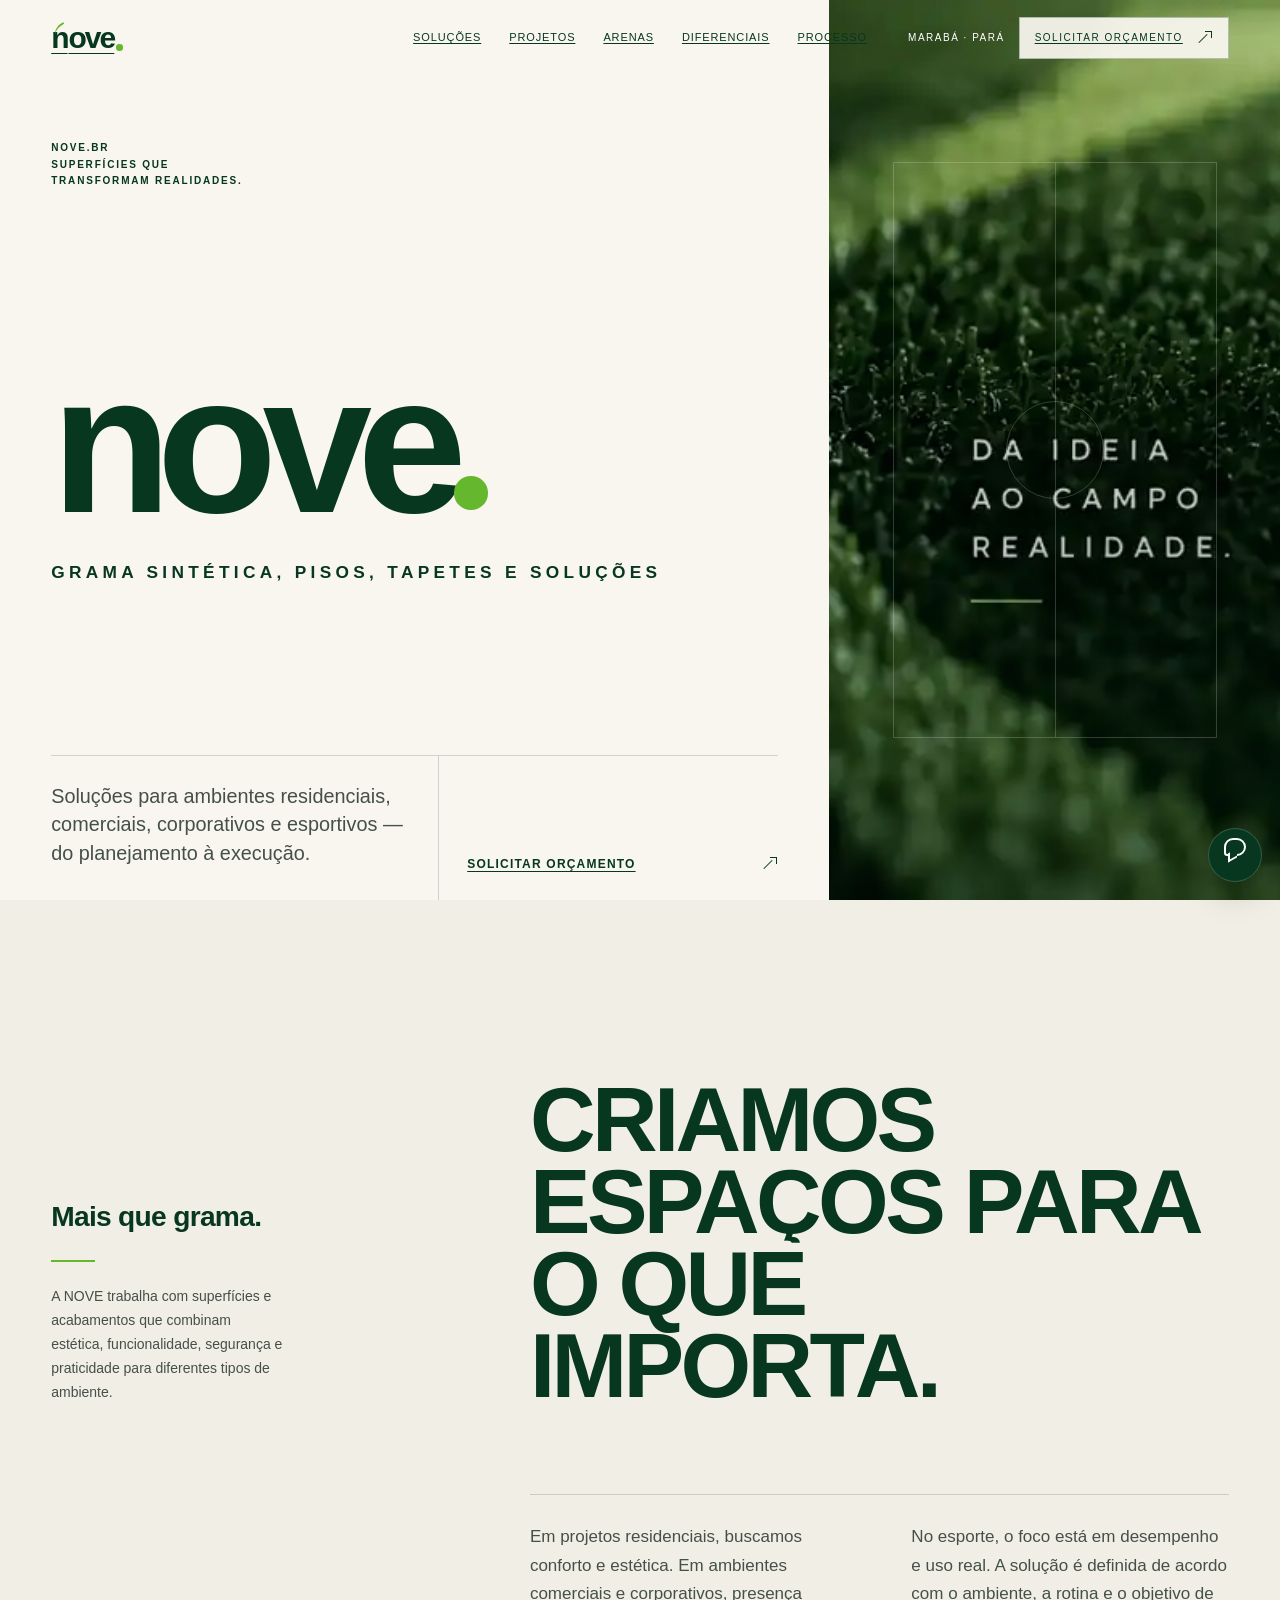
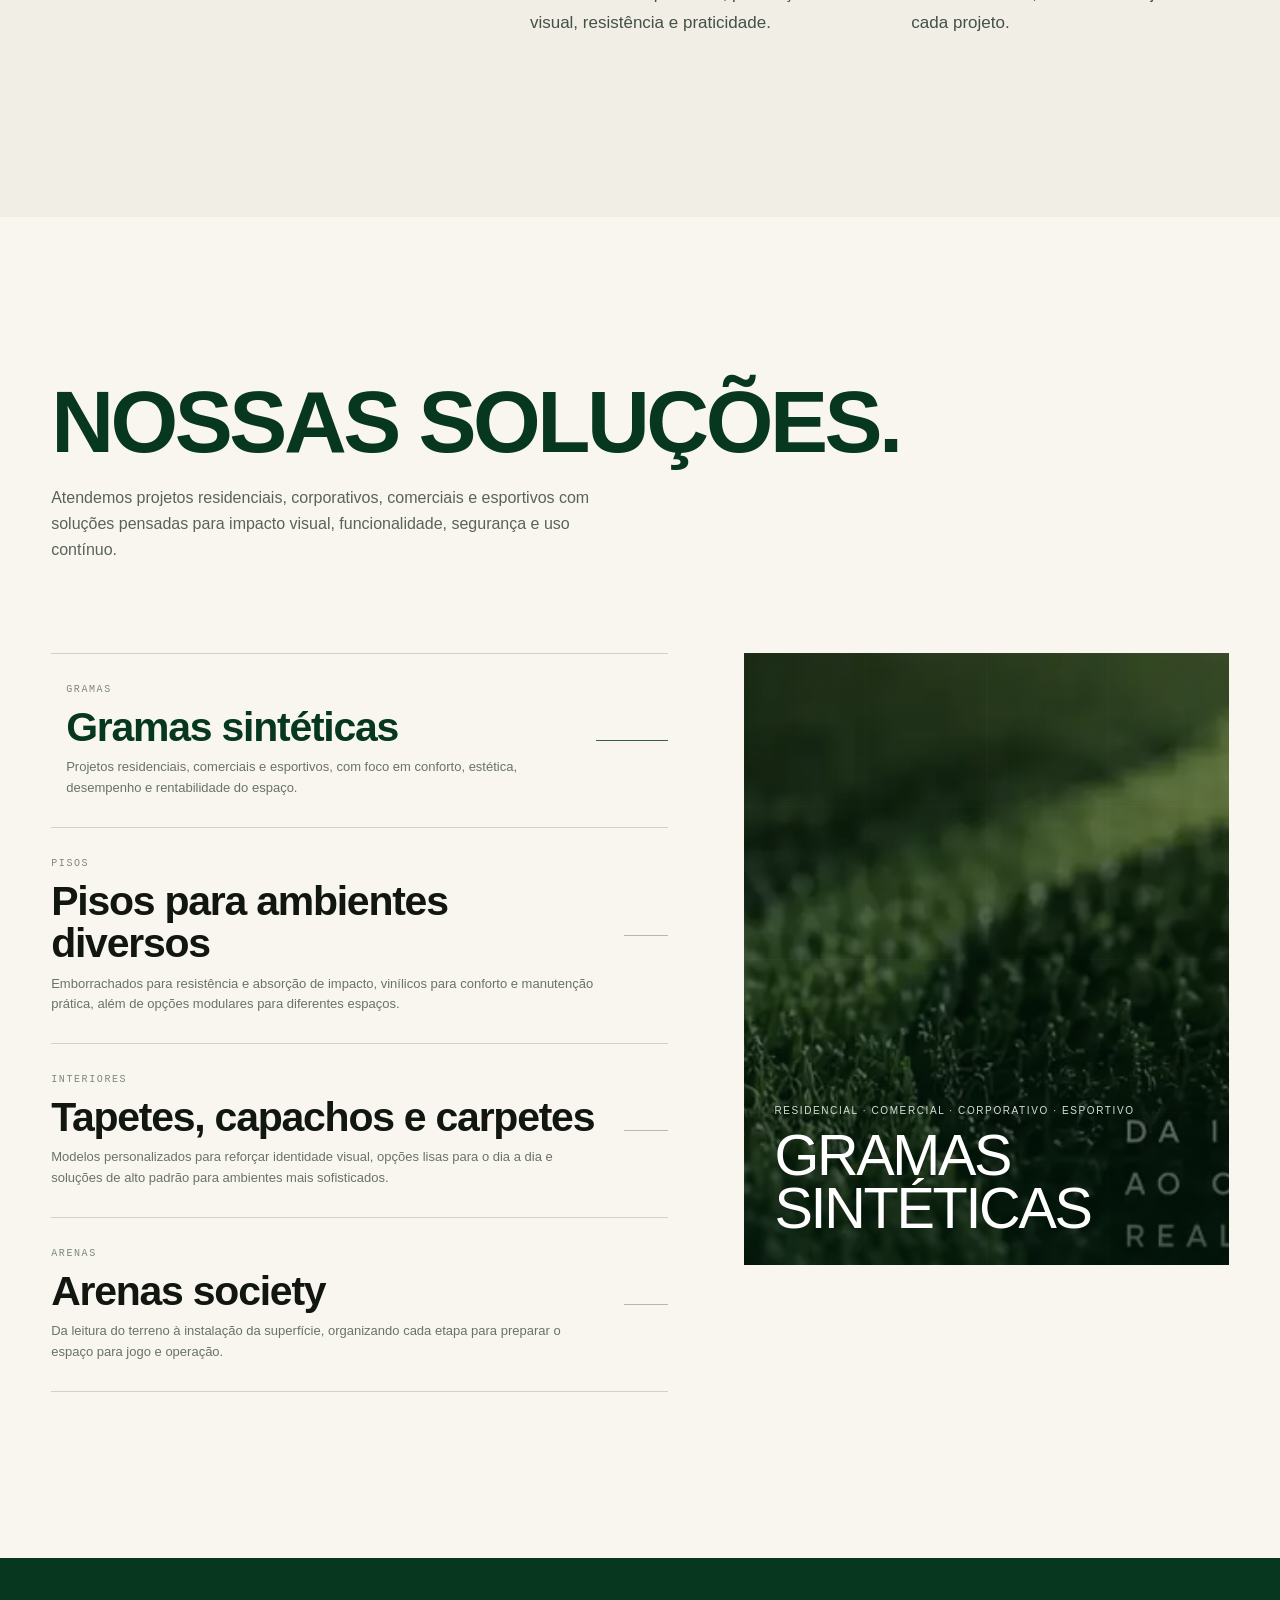
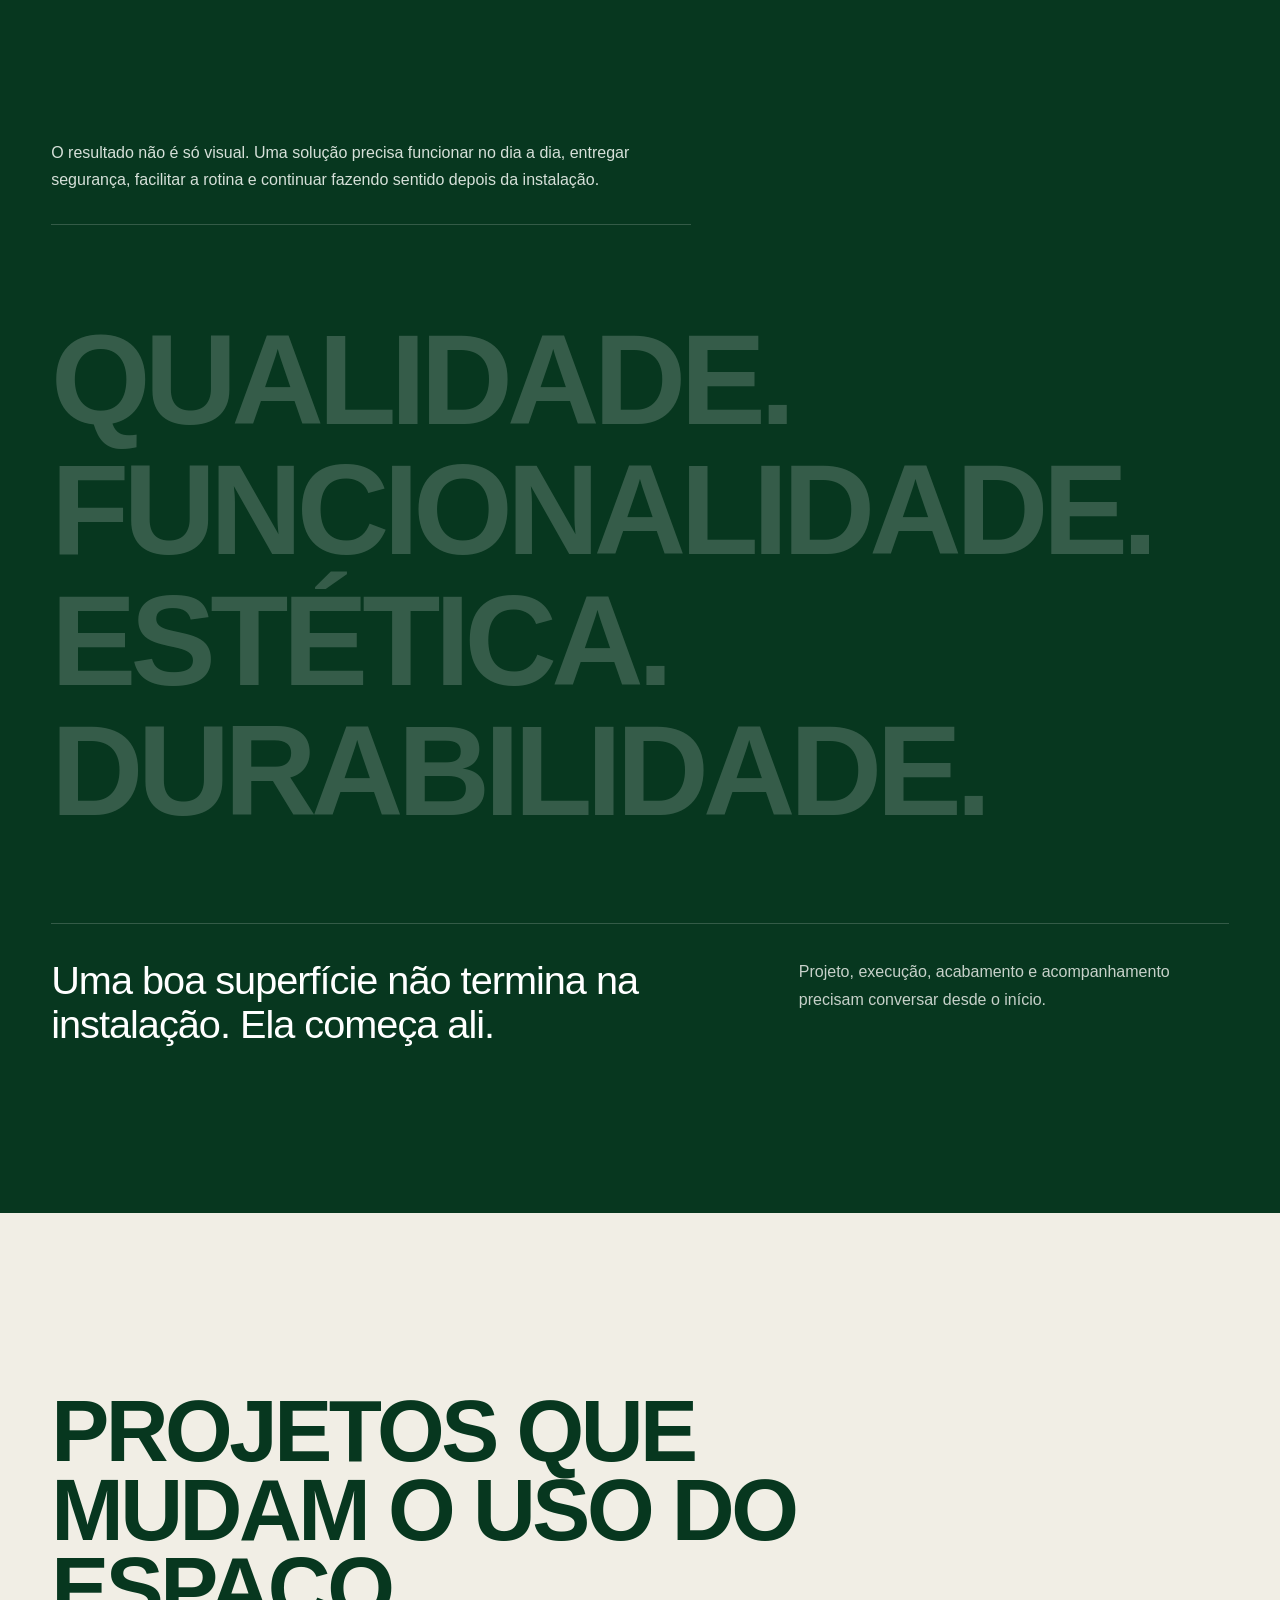
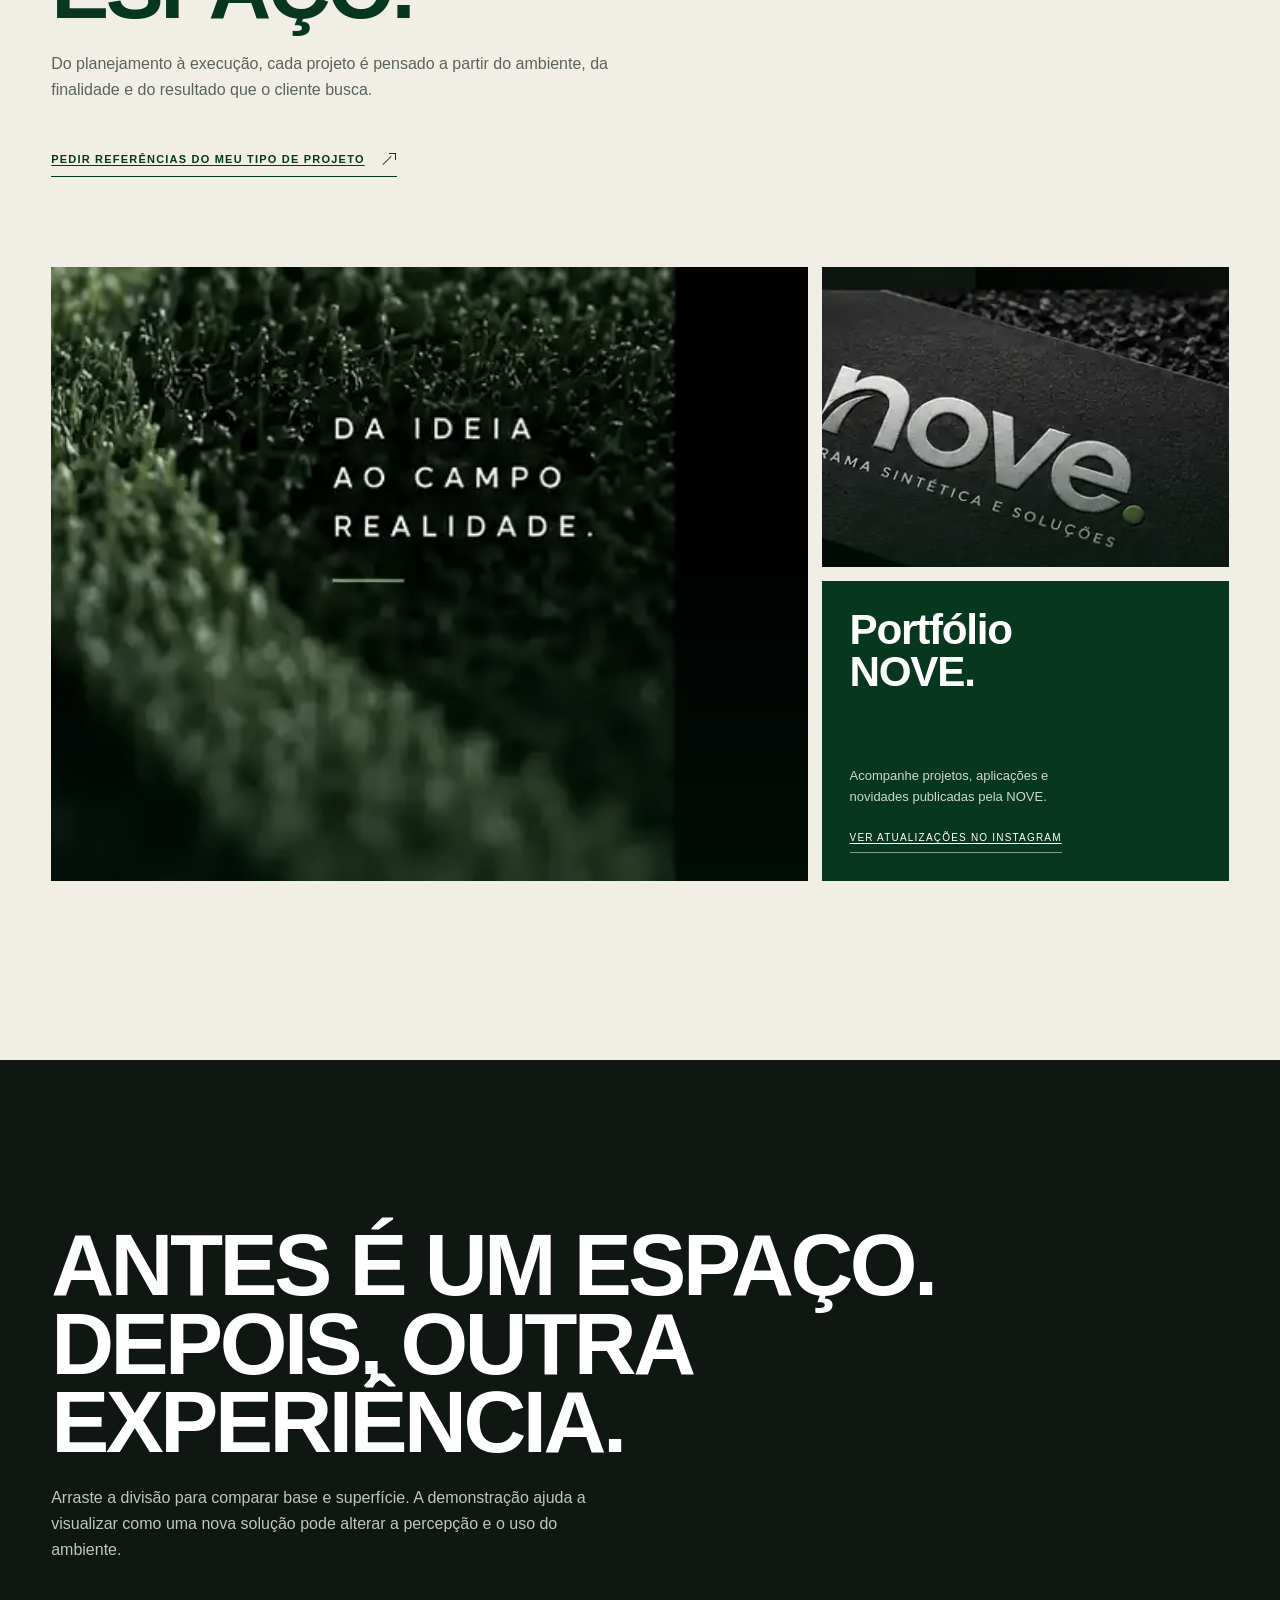
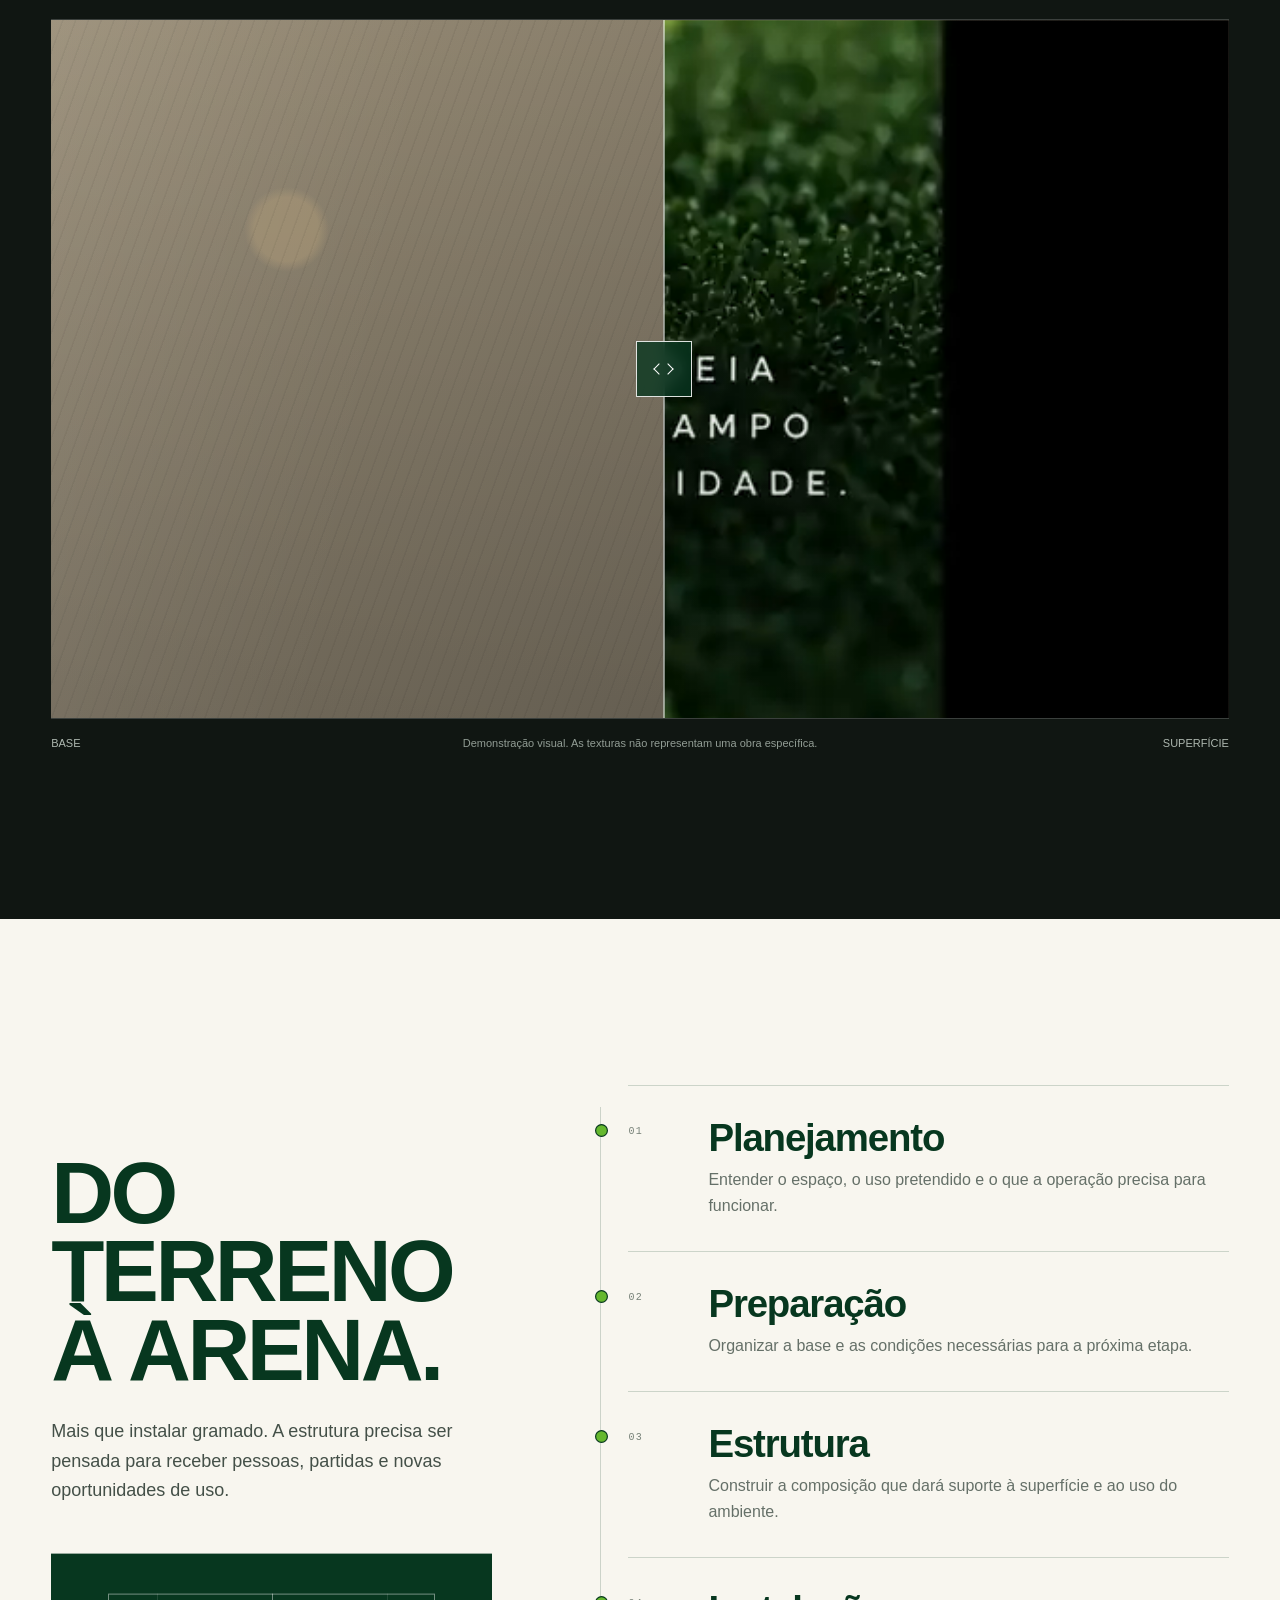
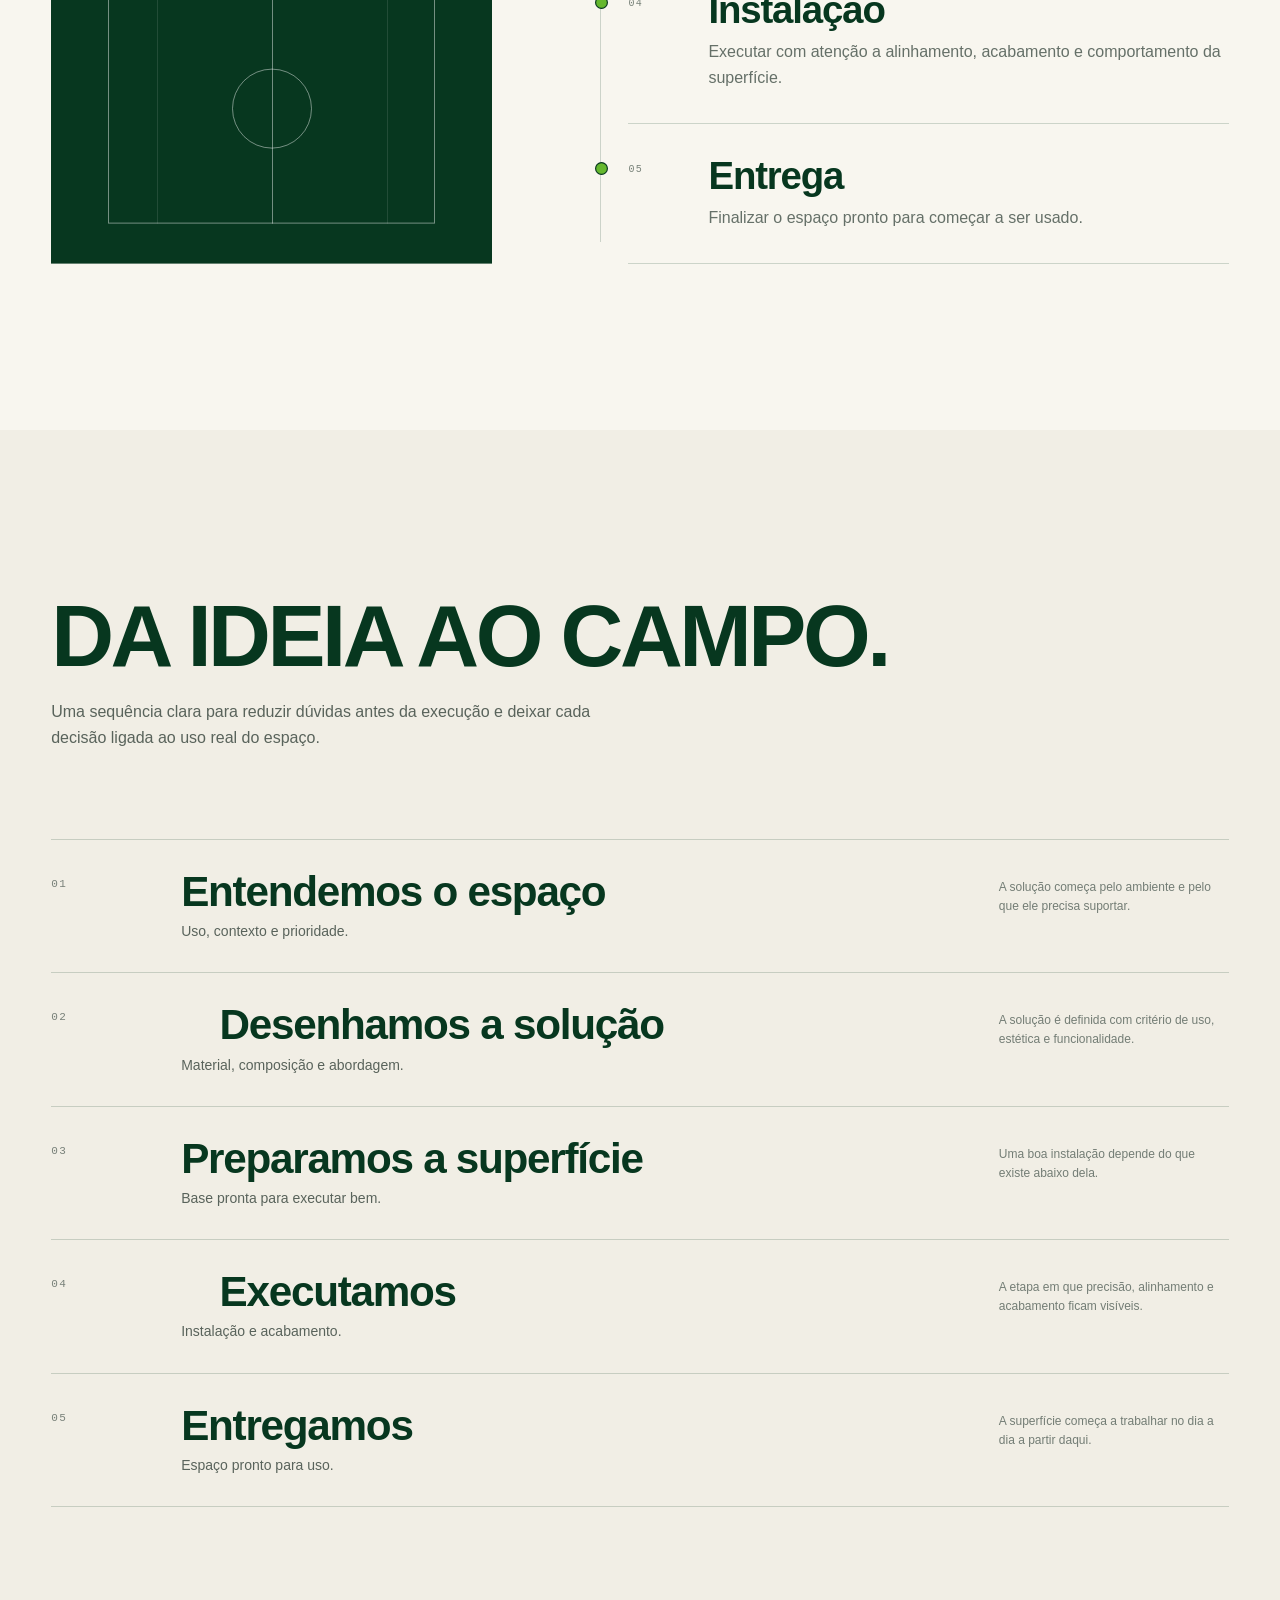
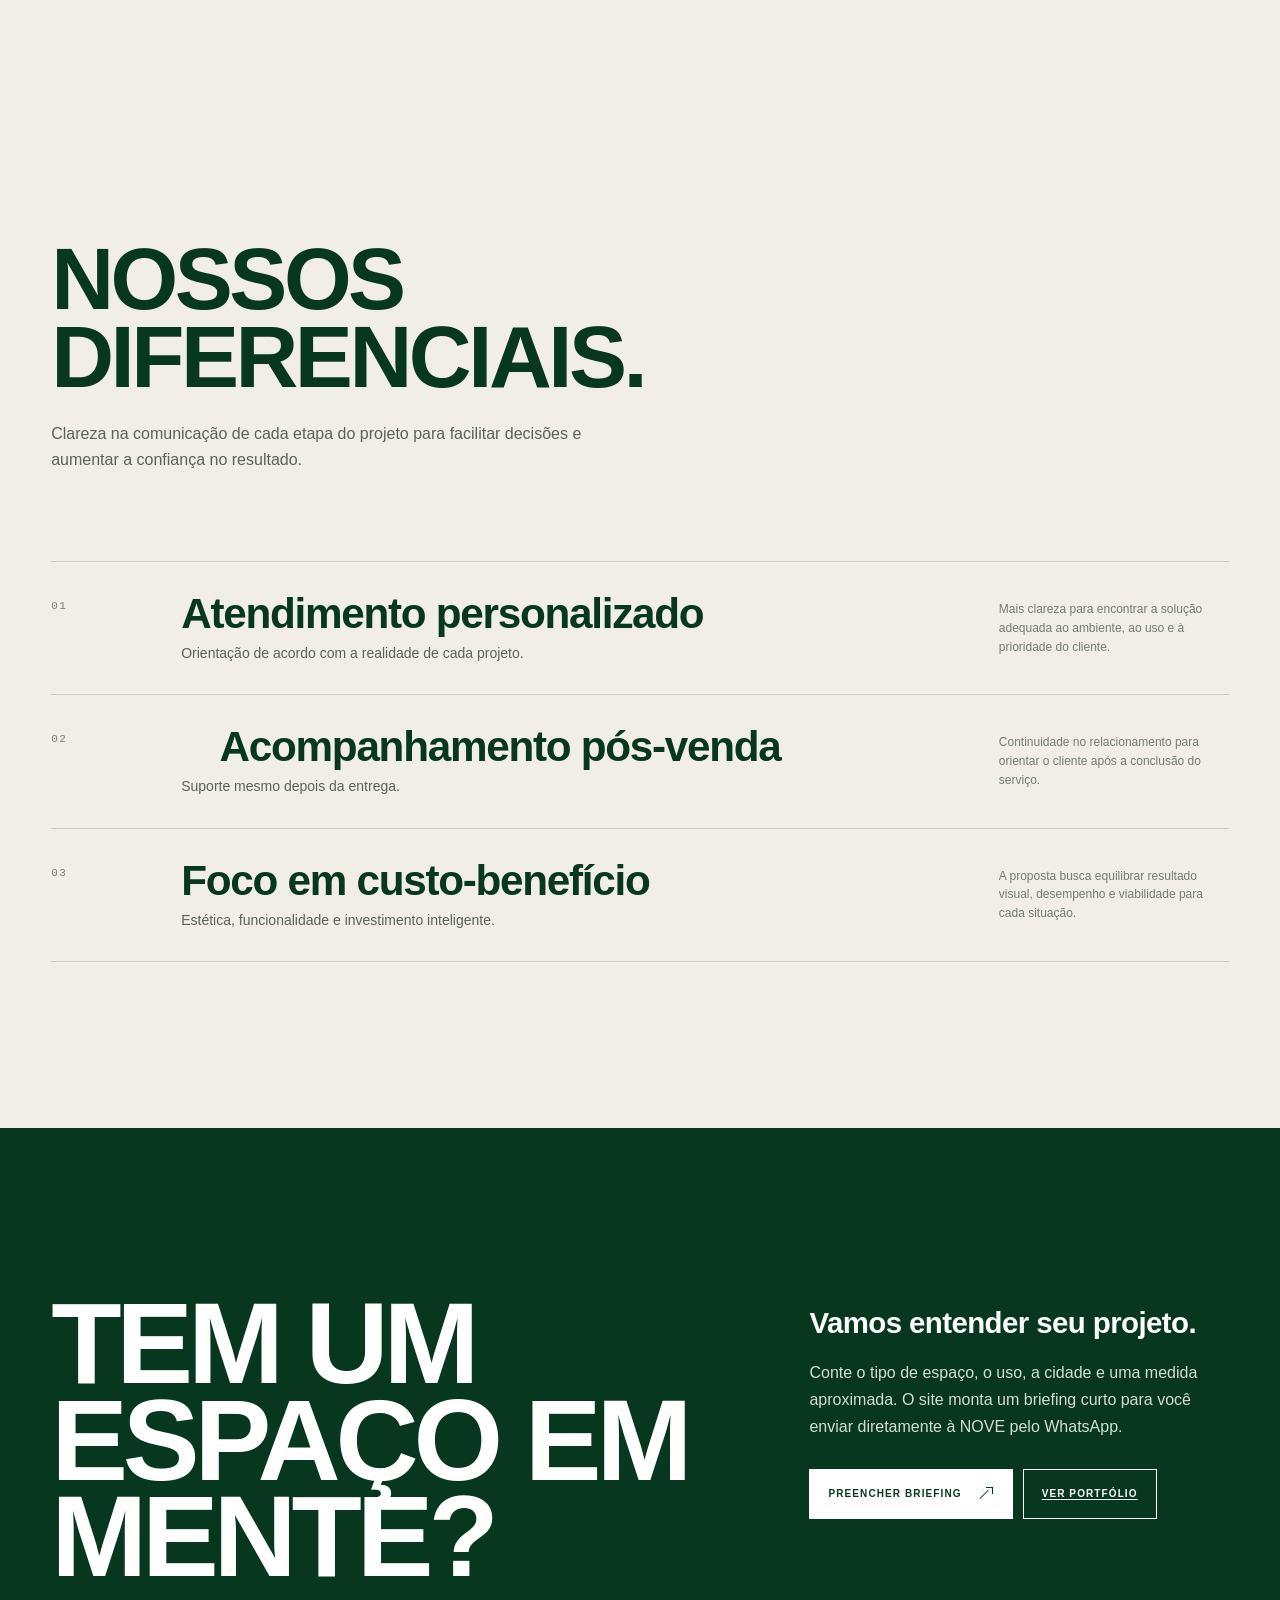
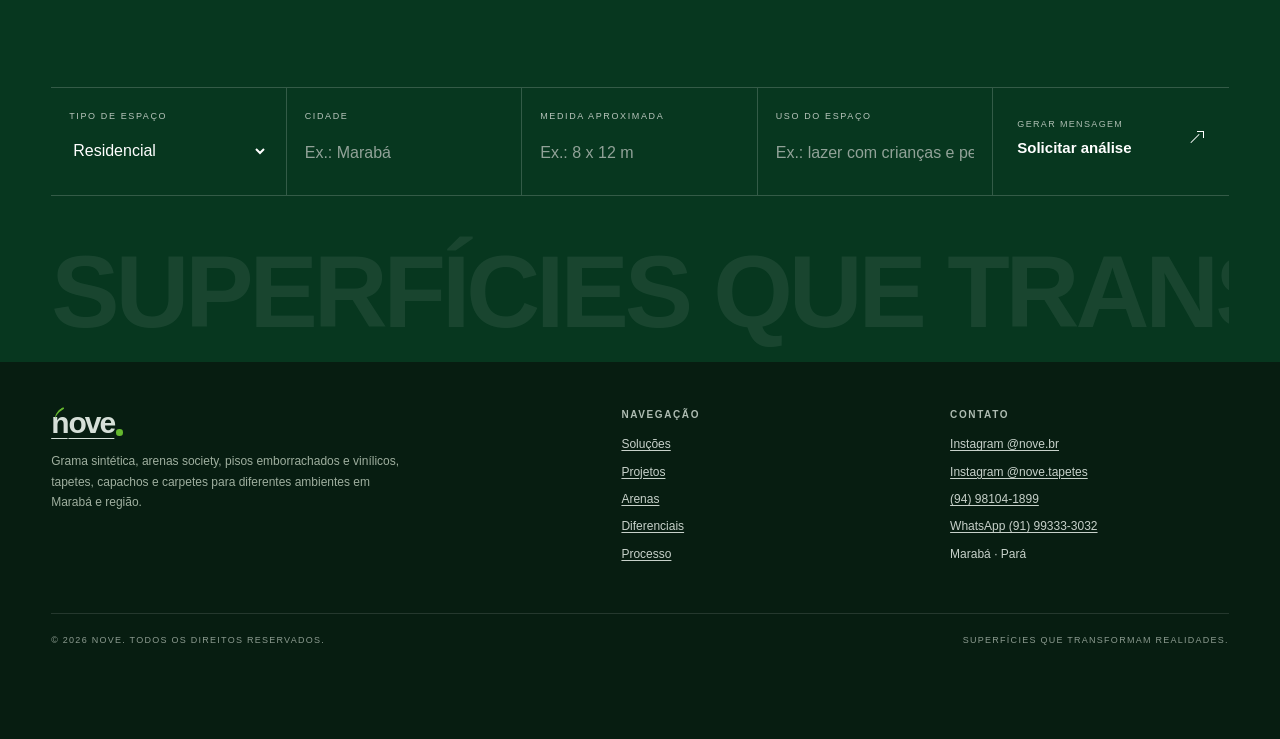
==== commit 6708ddb4: "Add company solutions, differentiators and contact details" ====
--- a/index.html
+++ b/index.html
@@ -4,18 +4,18 @@
   <meta charset="utf-8" />
   <meta name="viewport" content="width=device-width, initial-scale=1" />
   <meta name="theme-color" content="#07371f" />
-  <title>NOVE | Grama Sintética, Arenas Society e Soluções em Marabá</title>
-  <meta name="description" content="Soluções em grama sintética, arenas society, pisos, revestimentos e manutenção em Marabá e região. Conheça a NOVE." />
+  <title>NOVE | Grama Sintética, Pisos, Tapetes e Arenas em Marabá</title>
+  <meta name="description" content="Grama sintética para projetos residenciais, comerciais e esportivos, pisos emborrachados e vinílicos, tapetes, capachos, carpetes e arenas society em Marabá e região." />
   <meta name="robots" content="index,follow" />
-  <link rel="canonical" href="https://nove-superficies.netlify.app/" />
+  <link rel="canonical" href="https://vitamediabr-a11y.github.io/nove-superficies/" />
   <link rel="icon" href="./favicon.svg" type="image/svg+xml" />
   <link rel="preload" as="image" href="assets/grass-closeup.webp" fetchpriority="high" />
   <meta property="og:type" content="website" />
   <meta property="og:locale" content="pt_BR" />
   <meta property="og:title" content="NOVE | Superfícies que transformam realidades" />
-  <meta property="og:description" content="Grama sintética, arenas society, pisos, revestimentos e manutenção em Marabá e região." />
-  <meta property="og:url" content="https://nove-superficies.netlify.app/" />
-  <meta property="og:image" content="https://nove-superficies.netlify.app/assets/embossed-logo.webp" />
+  <meta property="og:description" content="Grama sintética, pisos, tapetes, capachos, carpetes e arenas society para ambientes residenciais, comerciais, corporativos e esportivos." />
+  <meta property="og:url" content="https://vitamediabr-a11y.github.io/nove-superficies/" />
+  <meta property="og:image" content="https://vitamediabr-a11y.github.io/nove-superficies/assets/embossed-logo.webp" />
   <meta name="twitter:card" content="summary_large_image" />
   <link rel="stylesheet" href="styles/site-1.css" />
   <link rel="stylesheet" href="styles/site-2.css" />
@@ -34,6 +34,7 @@
       <a href="#solucoes">Soluções</a>
       <a href="#projetos">Projetos</a>
       <a href="#arenas">Arenas</a>
+      <a href="#diferenciais">Diferenciais</a>
       <a href="#processo">Processo</a>
     </nav>
     <div class="header-meta">
@@ -49,6 +50,7 @@
     <a href="#solucoes">Soluções</a>
     <a href="#projetos">Projetos</a>
     <a href="#arenas">Arenas</a>
+    <a href="#diferenciais">Diferenciais</a>
     <a href="#processo">Processo</a>
     <a href="#contato">Orçamento</a>
   </nav>
@@ -61,10 +63,10 @@
       <div class="hero-signature caps">NOVE.BR<br>Superfícies que transformam realidades.</div>
       <div class="hero-main">
         <h1 class="hero-brand" id="heroTitle" aria-label="Nove">nove<span class="dot"></span></h1>
-        <div class="hero-subbrand">Grama sintética e soluções</div>
+        <div class="hero-subbrand">Grama sintética, pisos, tapetes e soluções</div>
       </div>
       <div class="hero-bottom">
-        <div class="hero-statement">Projetamos, instalamos e cuidamos de superfícies pensadas para uso real, do residencial ao esportivo.</div>
+        <div class="hero-statement">Soluções para ambientes residenciais, comerciais, corporativos e esportivos — do planejamento à execução.</div>
         <a class="hero-cta" href="#contato"><strong>Solicitar orçamento</strong><span class="arrow-mark" aria-hidden="true"></span></a>
       </div>
     </div>
@@ -79,13 +81,13 @@
       <aside class="intro-aside">
         <h2>Mais que grama.</h2>
         <div class="rule" aria-hidden="true"></div>
-        <p>Uma superfície bem resolvida muda uso, aparência, manutenção e experiência de um ambiente inteiro.</p>
+        <p>A NOVE trabalha com superfícies e acabamentos que combinam estética, funcionalidade, segurança e praticidade para diferentes tipos de ambiente.</p>
       </aside>
       <div>
         <h2 class="intro-title" id="introTitle"><span>CRIAMOS</span><span>ESPAÇOS PARA</span><span>O QUE IMPORTA.</span></h2>
         <div class="intro-body">
-          <p>Em uma residência, isso pode significar conforto e praticidade. Em uma empresa, apresentação e durabilidade.</p>
-          <p>Em uma arena, significa performance, experiência e retorno. A NOVE cuida do processo para transformar a ideia em um espaço pronto para ser vivido.</p>
+          <p>Em projetos residenciais, buscamos conforto e estética. Em ambientes comerciais e corporativos, presença visual, resistência e praticidade.</p>
+          <p>No esporte, o foco está em desempenho e uso real. A solução é definida de acordo com o ambiente, a rotina e o objetivo de cada projeto.</p>
         </div>
       </div>
     </div>
@@ -94,30 +96,30 @@
   <section class="solutions" id="solucoes" aria-labelledby="solucoesTitle">
     <div class="wrap">
       <div class="solutions-header">
-        <h2 class="display" id="solucoesTitle">SOLUÇÕES PARA CADA SUPERFÍCIE.</h2>
-        <p class="section-intro">O material certo depende do uso, da base, da exposição e da rotina do espaço. A escolha começa entendendo o ambiente, não escolhendo um catálogo.</p>
+        <h2 class="display" id="solucoesTitle">NOSSAS SOLUÇÕES.</h2>
+        <p class="section-intro">Atendemos projetos residenciais, corporativos, comerciais e esportivos com soluções pensadas para impacto visual, funcionalidade, segurança e uso contínuo.</p>
       </div>
 
       <div class="solutions-shell">
         <div class="solutions-list" role="tablist" aria-label="Soluções NOVE" aria-orientation="vertical">
-          <button class="solution-row" role="tab" id="tab-grama" aria-selected="true" aria-controls="solutionPanel" data-title="GRAMAS SINTÉTICAS" data-label="Residencial · corporativo · comercial · esportivo" data-src="assets/grass-detail-a.webp" data-alt="Textura de grama verde da identidade visual NOVE">
-            <span><span class="index mono">GRAMAS</span><h3>Gramas sintéticas</h3><p>Aplicações para áreas residenciais, corporativas, comerciais e esportivas.</p></span><span class="row-line" aria-hidden="true"></span>
-          </button>
-          <button class="solution-row" role="tab" id="tab-arena" aria-selected="false" aria-controls="solutionPanel" data-title="ARENAS SOCIETY" data-label="Planejamento · implantação · estrutura · superfície" data-src="assets/grass-detail-b.webp" data-alt="Detalhe de grama sintética usado na identidade visual NOVE">
-            <span><span class="index mono">ARENAS</span><h3>Arenas society</h3><p>Da leitura do terreno à superfície preparada para receber jogo e operação.</p></span><span class="row-line" aria-hidden="true"></span>
-          </button>
-          <button class="solution-row" role="tab" id="tab-pisos" aria-selected="false" aria-controls="solutionPanel" data-title="PISOS E REVESTIMENTOS" data-label="Ambientes internos e externos" data-src="assets/embossed-logo.webp" data-alt="Aplicação em relevo da identidade NOVE sobre material escuro">
-            <span><span class="index mono">PISOS</span><h3>Pisos e revestimentos</h3><p>Soluções funcionais para ambientes internos e externos, com atenção ao acabamento.</p></span><span class="row-line" aria-hidden="true"></span>
-          </button>
-          <button class="solution-row" role="tab" id="tab-manutencao" aria-selected="false" aria-controls="solutionPanel" data-title="MANUTENÇÃO E CUIDADOS" data-label="Preservação · limpeza · correções · performance" data-src="assets/grass-detail-c.webp" data-alt="Detalhe de superfície verde da identidade visual NOVE">
-            <span><span class="index mono">CUIDADO</span><h3>Manutenção e cuidados</h3><p>Preservação, limpeza, correções e cuidado contínuo da superfície.</p></span><span class="row-line" aria-hidden="true"></span>
+          <button class="solution-row" role="tab" id="tab-grama" aria-selected="true" aria-controls="solutionPanel" data-title="GRAMAS SINTÉTICAS" data-label="Residencial · comercial · corporativo · esportivo" data-src="assets/grass-detail-a.webp" data-alt="Textura de grama verde da identidade visual NOVE">
+            <span><span class="index mono">GRAMAS</span><h3>Gramas sintéticas</h3><p>Projetos residenciais, comerciais e esportivos, com foco em conforto, estética, desempenho e rentabilidade do espaço.</p></span><span class="row-line" aria-hidden="true"></span>
+          </button>
+          <button class="solution-row" role="tab" id="tab-pisos" aria-selected="false" aria-controls="solutionPanel" data-title="PISOS PARA AMBIENTES DIVERSOS" data-label="Emborrachados · vinílicos · modulares" data-src="assets/embossed-logo.webp" data-alt="Aplicação em relevo da identidade NOVE sobre material escuro">
+            <span><span class="index mono">PISOS</span><h3>Pisos para ambientes diversos</h3><p>Emborrachados para resistência e absorção de impacto, vinílicos para conforto e manutenção prática, além de opções modulares para diferentes espaços.</p></span><span class="row-line" aria-hidden="true"></span>
+          </button>
+          <button class="solution-row" role="tab" id="tab-tapetes" aria-selected="false" aria-controls="solutionPanel" data-title="TAPETES, CAPACHOS E CARPETES" data-label="Personalizados · lisos · alto padrão" data-src="assets/brand-dark-strip.webp" data-alt="Aplicação escura da identidade visual NOVE">
+            <span><span class="index mono">INTERIORES</span><h3>Tapetes, capachos e carpetes</h3><p>Modelos personalizados para reforçar identidade visual, opções lisas para o dia a dia e soluções de alto padrão para ambientes mais sofisticados.</p></span><span class="row-line" aria-hidden="true"></span>
+          </button>
+          <button class="solution-row" role="tab" id="tab-arena" aria-selected="false" aria-controls="solutionPanel" data-title="ARENAS SOCIETY" data-label="Planejamento · preparação · estrutura · instalação" data-src="assets/grass-detail-b.webp" data-alt="Detalhe de grama sintética usado na identidade visual NOVE">
+            <span><span class="index mono">ARENAS</span><h3>Arenas society</h3><p>Da leitura do terreno à instalação da superfície, organizando cada etapa para preparar o espaço para jogo e operação.</p></span><span class="row-line" aria-hidden="true"></span>
           </button>
         </div>
 
         <div class="solution-visual" id="solutionPanel" role="tabpanel" aria-labelledby="tab-grama">
           <img id="svImage" src="assets/grass-detail-a.webp" alt="Textura de grama verde da identidade visual NOVE" width="360" height="360" loading="lazy" decoding="async" />
           <div class="sv-grid" aria-hidden="true"></div>
-          <div class="sv-content"><div class="sv-label" id="svLabel">Residencial · corporativo · comercial · esportivo</div><div class="sv-title" id="svTitle">GRAMAS SINTÉTICAS</div></div>
+          <div class="sv-content"><div class="sv-label" id="svLabel">Residencial · comercial · corporativo · esportivo</div><div class="sv-title" id="svTitle">GRAMAS SINTÉTICAS</div></div>
         </div>
       </div>
     </div>
@@ -125,12 +127,12 @@
 
   <section class="manifesto" aria-label="Princípios da NOVE">
     <div class="wrap">
-      <p class="manifesto-intro">O resultado não é só visual. Uma superfície precisa funcionar no dia a dia, envelhecer bem e continuar fazendo sentido depois da instalação.</p>
+      <p class="manifesto-intro">O resultado não é só visual. Uma solução precisa funcionar no dia a dia, entregar segurança, facilitar a rotina e continuar fazendo sentido depois da instalação.</p>
       <div class="manifesto-word">QUALIDADE.</div>
       <div class="manifesto-word">FUNCIONALIDADE.</div>
       <div class="manifesto-word">ESTÉTICA.</div>
       <div class="manifesto-word">DURABILIDADE.</div>
-      <div class="manifesto-end"><div class="manifesto-quote">Uma boa superfície não termina na instalação. Ela começa ali.</div><p>Projeto, execução, acabamento e manutenção precisam conversar desde o início.</p></div>
+      <div class="manifesto-end"><div class="manifesto-quote">Uma boa superfície não termina na instalação. Ela começa ali.</div><p>Projeto, execução, acabamento e acompanhamento precisam conversar desde o início.</p></div>
     </div>
   </section>
 
@@ -138,21 +140,21 @@
     <div class="wrap">
       <div class="projects-header">
         <h2 class="display" id="projetosTitle">PROJETOS QUE MUDAM O USO DO ESPAÇO.</h2>
-        <p class="section-intro">A seleção pública de projetos está sendo organizada com material real da NOVE. Para avaliar uma solução agora, envie o tipo de espaço e peça referências disponíveis para o seu caso.</p>
+        <p class="section-intro">Do planejamento à execução, cada projeto é pensado a partir do ambiente, da finalidade e do resultado que o cliente busca.</p>
         <a class="project-action" href="#contato">Pedir referências do meu tipo de projeto <span class="arrow-mark" aria-hidden="true"></span></a>
       </div>
 
       <div class="projects-stage" aria-label="Material visual da marca NOVE, sem representar obras de clientes">
         <figure class="project-media main"><img src="assets/grass-detail-c.webp" alt="Detalhe de superfície de grama verde da identidade NOVE" width="480" height="380" loading="lazy" decoding="async"></figure>
         <figure class="project-media"><img src="assets/embossed-logo.webp" alt="Aplicação da marca NOVE em relevo sobre material escuro" width="796" height="291" loading="lazy" decoding="async"></figure>
-        <div class="portfolio-state"><strong>Portfólio NOVE.</strong><div><p>Seleção em atualização. A publicação entra somente com material real e identificado da NOVE.</p><a href="https://instagram.com/nove.br" target="_blank" rel="noopener">Ver atualizações no Instagram</a></div></div>
+        <div class="portfolio-state"><strong>Portfólio NOVE.</strong><div><p>Acompanhe projetos, aplicações e novidades publicadas pela NOVE.</p><a href="https://instagram.com/nove.br" target="_blank" rel="noopener">Ver atualizações no Instagram</a></div></div>
       </div>
     </div>
   </section>
 
   <section class="compare" aria-labelledby="compareTitle">
     <div class="wrap">
-      <div class="compare-header"><h2 class="display light" id="compareTitle">ANTES É UM ESPAÇO. DEPOIS, OUTRA EXPERIÊNCIA.</h2><p class="section-intro">Arraste a divisão para comparar base e superfície. A estrutura foi preparada para receber pares reais de antes e depois assim que o acervo estiver disponível.</p></div>
+      <div class="compare-header"><h2 class="display light" id="compareTitle">ANTES É UM ESPAÇO. DEPOIS, OUTRA EXPERIÊNCIA.</h2><p class="section-intro">Arraste a divisão para comparar base e superfície. A demonstração ajuda a visualizar como uma nova solução pode alterar a percepção e o uso do ambiente.</p></div>
       <div class="compare-box" id="compareBox" role="slider" aria-label="Comparar base e superfície" aria-valuemin="0" aria-valuemax="100" aria-valuenow="52" aria-valuetext="52 por cento da superfície revelada" tabindex="0">
         <div class="surface-base"></div>
         <div class="surface-after" id="surfaceAfter"></div>
@@ -160,7 +162,7 @@
         <div class="compare-line" id="compareLine"></div>
         <div class="compare-handle" id="compareHandle"><span class="handle-grip" aria-hidden="true"></span></div>
       </div>
-      <div class="compare-meta"><span>BASE</span><span class="note">Demonstração de interação. As texturas não representam uma obra específica.</span><span class="right">SUPERFÍCIE</span></div>
+      <div class="compare-meta"><span>BASE</span><span class="note">Demonstração visual. As texturas não representam uma obra específica.</span><span class="right">SUPERFÍCIE</span></div>
     </div>
   </section>
 
@@ -172,17 +174,17 @@
         <article class="arena-step"><div class="num mono">02</div><div><h3>Preparação</h3><p>Organizar a base e as condições necessárias para a próxima etapa.</p></div></article>
         <article class="arena-step"><div class="num mono">03</div><div><h3>Estrutura</h3><p>Construir a composição que dará suporte à superfície e ao uso do ambiente.</p></div></article>
         <article class="arena-step"><div class="num mono">04</div><div><h3>Instalação</h3><p>Executar com atenção a alinhamento, acabamento e comportamento da superfície.</p></div></article>
-        <article class="arena-step"><div class="num mono">05</div><div><h3>Entrega</h3><p>Finalizar o espaço pronto para começar a ser usado e preparado para continuar bem cuidado.</p></div></article>
+        <article class="arena-step"><div class="num mono">05</div><div><h3>Entrega</h3><p>Finalizar o espaço pronto para começar a ser usado.</p></div></article>
       </div>
     </div>
   </section>
 
   <section class="process" id="processo" aria-labelledby="processTitle">
     <div class="wrap">
-      <div class="process-header"><h2 class="display" id="processTitle">DA IDEIA AO CAMPO.</h2><p class="section-intro">Uma sequência clara para reduzir dúvida antes da execução e deixar cada decisão ligada ao uso real do espaço.</p></div>
+      <div class="process-header"><h2 class="display" id="processTitle">DA IDEIA AO CAMPO.</h2><p class="section-intro">Uma sequência clara para reduzir dúvidas antes da execução e deixar cada decisão ligada ao uso real do espaço.</p></div>
       <div class="process-list">
         <article class="process-step"><div class="n mono">01</div><div><h3>Entendemos o espaço</h3><p>Uso, contexto e prioridade.</p></div><div class="result">A solução começa pelo ambiente e pelo que ele precisa suportar.</div></article>
-        <article class="process-step"><div class="n mono">02</div><div><h3>Desenhamos a solução</h3><p>Material, composição e abordagem.</p></div><div class="result">O sistema de superfície é definido com critério de uso e acabamento.</div></article>
+        <article class="process-step"><div class="n mono">02</div><div><h3>Desenhamos a solução</h3><p>Material, composição e abordagem.</p></div><div class="result">A solução é definida com critério de uso, estética e funcionalidade.</div></article>
         <article class="process-step"><div class="n mono">03</div><div><h3>Preparamos a superfície</h3><p>Base pronta para executar bem.</p></div><div class="result">Uma boa instalação depende do que existe abaixo dela.</div></article>
         <article class="process-step"><div class="n mono">04</div><div><h3>Executamos</h3><p>Instalação e acabamento.</p></div><div class="result">A etapa em que precisão, alinhamento e acabamento ficam visíveis.</div></article>
         <article class="process-step"><div class="n mono">05</div><div><h3>Entregamos</h3><p>Espaço pronto para uso.</p></div><div class="result">A superfície começa a trabalhar no dia a dia a partir daqui.</div></article>
@@ -190,12 +192,23 @@
     </div>
   </section>
 
+  <section class="process differentials" id="diferenciais" aria-labelledby="diferenciaisTitle">
+    <div class="wrap">
+      <div class="process-header"><h2 class="display" id="diferenciaisTitle">NOSSOS DIFERENCIAIS.</h2><p class="section-intro">Clareza na comunicação de cada etapa do projeto para facilitar decisões e aumentar a confiança no resultado.</p></div>
+      <div class="process-list">
+        <article class="process-step"><div class="n mono">01</div><div><h3>Atendimento personalizado</h3><p>Orientação de acordo com a realidade de cada projeto.</p></div><div class="result">Mais clareza para encontrar a solução adequada ao ambiente, ao uso e à prioridade do cliente.</div></article>
+        <article class="process-step"><div class="n mono">02</div><div><h3>Acompanhamento pós-venda</h3><p>Suporte mesmo depois da entrega.</p></div><div class="result">Continuidade no relacionamento para orientar o cliente após a conclusão do serviço.</div></article>
+        <article class="process-step"><div class="n mono">03</div><div><h3>Foco em custo-benefício</h3><p>Estética, funcionalidade e investimento inteligente.</p></div><div class="result">A proposta busca equilibrar resultado visual, desempenho e viabilidade para cada situação.</div></article>
+      </div>
+    </div>
+  </section>
+
   <section class="contact" id="contato" aria-labelledby="contactTitle">
     <div class="wrap">
-      <div class="contact-top"><h2 id="contactTitle">TEM UM ESPAÇO EM MENTE?</h2><div class="contact-side"><h3>Vamos entender seu projeto.</h3><p>Conte o tipo de espaço, a cidade e uma medida aproximada. O site monta um briefing curto para você enviar à NOVE.</p><div class="contact-actions"><button class="btn light" type="button" id="focusBrief">Preencher briefing <span class="arrow-mark" aria-hidden="true"></span></button><a class="btn ghost" href="#projetos">Ver portfólio</a></div></div></div>
+      <div class="contact-top"><h2 id="contactTitle">TEM UM ESPAÇO EM MENTE?</h2><div class="contact-side"><h3>Vamos entender seu projeto.</h3><p>Conte o tipo de espaço, o uso, a cidade e uma medida aproximada. O site monta um briefing curto para você enviar diretamente à NOVE pelo WhatsApp.</p><div class="contact-actions"><button class="btn light" type="button" id="focusBrief">Preencher briefing <span class="arrow-mark" aria-hidden="true"></span></button><a class="btn ghost" href="#projetos">Ver portfólio</a></div></div></div>
 
       <form class="brief-form" id="briefForm" novalidate>
-        <div class="field"><label for="tipo">Tipo de espaço</label><select id="tipo" name="tipo"><option>Residencial</option><option>Comercial</option><option>Corporativo</option><option>Arena society</option><option>Outro</option></select></div>
+        <div class="field"><label for="tipo">Tipo de espaço</label><select id="tipo" name="tipo"><option>Residencial</option><option>Comercial</option><option>Corporativo</option><option>Esportivo</option><option>Arena society</option><option>Outro</option></select></div>
         <div class="field"><label for="cidade">Cidade</label><input id="cidade" name="cidade" placeholder="Ex.: Marabá" autocomplete="address-level2" /></div>
         <div class="field"><label for="medida">Medida aproximada</label><input id="medida" name="medida" placeholder="Ex.: 8 x 12 m" inputmode="text" /></div>
         <div class="field"><button class="brief-submit" type="submit"><span><small>Gerar mensagem</small><strong>Solicitar análise</strong></span><span class="arrow-mark" aria-hidden="true"></span></button></div>
@@ -209,17 +222,17 @@
 <footer id="siteFooter">
   <div class="wrap">
     <div class="footer-grid">
-      <div class="footer-brand"><a href="#inicio" class="wordmark" aria-label="NOVE, início"><span class="n">n</span>ove<span class="dot"></span></a><p>Grama sintética, arenas society, pisos, revestimentos e manutenção de superfícies em Marabá e região.</p></div>
-      <div class="footer-col"><h3>Navegação</h3><a href="#solucoes">Soluções</a><a href="#projetos">Projetos</a><a href="#arenas">Arenas</a><a href="#processo">Processo</a></div>
-      <div class="footer-col"><h3>Contato</h3><a href="https://instagram.com/nove.br" target="_blank" rel="noopener">Instagram @nove.br</a><a href="#contato">Solicitar orçamento</a><span>Marabá · Pará</span></div>
+      <div class="footer-brand"><a href="#inicio" class="wordmark" aria-label="NOVE, início"><span class="n">n</span>ove<span class="dot"></span></a><p>Grama sintética, arenas society, pisos emborrachados e vinílicos, tapetes, capachos e carpetes para diferentes ambientes em Marabá e região.</p></div>
+      <div class="footer-col"><h3>Navegação</h3><a href="#solucoes">Soluções</a><a href="#projetos">Projetos</a><a href="#arenas">Arenas</a><a href="#diferenciais">Diferenciais</a><a href="#processo">Processo</a></div>
+      <div class="footer-col"><h3>Contato</h3><a href="https://instagram.com/nove.br" target="_blank" rel="noopener">Instagram @nove.br</a><a href="https://instagram.com/nove.tapetes" target="_blank" rel="noopener">Instagram @nove.tapetes</a><a href="tel:+5594981041899">(94) 98104-1899</a><a href="https://wa.me/5591993333032" target="_blank" rel="noopener">WhatsApp (91) 99333-3032</a><span>Marabá · Pará</span></div>
     </div>
     <div class="footer-bottom"><span>© <span id="year"></span> NOVE. Todos os direitos reservados.</span><span>Superfícies que transformam realidades.</span></div>
   </div>
 </footer>
 
-<a class="floating-cta" id="floatingCta" href="https://instagram.com/nove.br" target="_blank" rel="noopener"><i aria-hidden="true"></i> Falar com a NOVE</a>
-<a class="mobile-cta" id="mobileCta" href="#contato"><span>Solicitar orçamento</span><span class="arrow-mark" aria-hidden="true"></span></a>
+<a class="floating-cta" id="floatingCta" href="https://wa.me/5591993333032" target="_blank" rel="noopener"><i aria-hidden="true"></i> Falar com a NOVE</a>
+<a class="mobile-cta" id="mobileCta" href="https://wa.me/5591993333032" target="_blank" rel="noopener"><span>Falar no WhatsApp</span><span class="arrow-mark" aria-hidden="true"></span></a>
 
 <script src="scripts/app.js" defer></script>
 </body>
-</html>
+</html>
--- a/styles/site-3.css
+++ b/styles/site-3.css
@@ -27,7 +27,7 @@
     .surface-base,.surface-after{position:absolute;inset:0}
     .surface-base{background:radial-gradient(circle at 20% 30%,#a29275 0 3%,transparent 4%),radial-gradient(circle at 70% 60%,#776c57 0 2%,transparent 3%),linear-gradient(145deg,#9b8f78,#655f53)}
     .surface-base:after{content:"";position:absolute;inset:0;background-image:linear-gradient(100deg,rgba(255,255,255,.07),transparent 30%),repeating-linear-gradient(110deg,transparent 0 10px,rgba(0,0,0,.05) 11px 12px)}
-    .surface-after{background:url('assets/grass-closeup.webp') center/cover;clip-path:inset(0 0 0 52%)}
+    .surface-after{background:url('../assets/grass-closeup.webp') center/cover;clip-path:inset(0 0 0 52%)}
     .compare-overlay{position:absolute;inset:0;pointer-events:none;background:linear-gradient(180deg,rgba(0,0,0,.02),rgba(0,0,0,.12))}
     .compare-line{position:absolute;left:52%;top:0;bottom:0;width:1px;background:#fff;transform:translateX(-.5px);pointer-events:none}
     .compare-handle{position:absolute;left:52%;top:50%;width:56px;height:56px;border:1px solid rgba(255,255,255,.86);background:rgba(7,55,31,.78);backdrop-filter:blur(8px);transform:translate(-50%,-50%);display:grid;place-items:center;pointer-events:none}
--- a/styles/site-4.css
+++ b/styles/site-4.css
@@ -47,11 +47,12 @@
     .footer-col h3{font-size:10px;letter-spacing:.16em;text-transform:uppercase;font-weight:700;margin:0 0 4px;color:#aebcb2}
     .footer-col a,.footer-col span{font-size:12px;color:#c7d1ca}
     .footer-bottom{display:flex;justify-content:space-between;gap:30px;margin-top:50px;padding-top:20px;border-top:1px solid rgba(255,255,255,.12);font-size:9px;letter-spacing:.14em;text-transform:uppercase;color:#8c9b90}
-    .floating-cta{position:fixed;right:18px;bottom:18px;z-index:var(--z-fixed);background:rgba(248,246,239,.95);backdrop-filter:blur(10px);color:var(--green);border:1px solid rgba(7,55,31,.16);padding:12px 15px;display:flex;align-items:center;gap:11px;font-size:10px;letter-spacing:.11em;text-transform:uppercase;box-shadow:0 12px 34px rgba(0,0,0,.12);opacity:0;pointer-events:none;transform:translateY(10px);transition:opacity var(--ui) var(--ease-out),transform var(--ui) var(--ease-out),box-shadow var(--ui) var(--ease-out)}
+    .floating-cta{position:fixed;right:18px;bottom:18px;z-index:var(--z-fixed);width:54px;height:54px;border-radius:50%;background:var(--green);color:#fff;border:1px solid rgba(255,255,255,.18);padding:0;display:grid;place-items:center;font-size:0;letter-spacing:0;box-shadow:0 12px 34px rgba(0,0,0,.18);opacity:1;pointer-events:auto;transform:none;transition:transform var(--fast) var(--ease-out),box-shadow var(--ui) var(--ease-out),background-color var(--ui) var(--ease-out)}
     .floating-cta.is-visible{opacity:1;pointer-events:auto;transform:none}
-    .floating-cta:active{transform:scale(.97)}
-    .floating-cta i{width:7px;height:7px;border-radius:50%;background:var(--field)}
-    .mobile-cta{display:none}
+    .floating-cta:active{transform:scale(.94)}
+    .floating-cta i{width:22px;height:18px;border:2px solid currentColor;border-radius:11px 11px 11px 4px;background:transparent;position:relative;display:block}
+    .floating-cta i:after{content:"";position:absolute;left:2px;bottom:-6px;width:7px;height:7px;border-left:2px solid currentColor;border-bottom:2px solid currentColor;transform:skewY(-28deg);background:var(--green)}
+    .mobile-cta{display:none!important}
 
     /* Mobile menu */
     .mobile-menu{position:fixed;inset:0;z-index:var(--z-menu);background:var(--green);color:#fff;padding:calc(var(--header) + 42px) 24px 32px;display:flex;flex-direction:column;visibility:hidden;opacity:0;transform:translateY(-12px);pointer-events:none;transition:opacity 240ms var(--ease-drawer),transform 240ms var(--ease-drawer),visibility 0s linear 240ms}
@@ -71,5 +72,5 @@
       .projects-header .project-action:hover{gap:19px}
       .btn.light:hover{background:var(--field);border-color:var(--field);color:#0b2516}
       .btn.ghost:hover{background:#fff;color:var(--green)}
-      .floating-cta.is-visible:hover{transform:translateY(-2px);box-shadow:0 16px 42px rgba(0,0,0,.14)}
+      .floating-cta:hover{transform:translateY(-2px);box-shadow:0 16px 42px rgba(0,0,0,.22)}
     }
--- a/styles/site-5.css
+++ b/styles/site-5.css
@@ -9,7 +9,7 @@
 
     @media (max-width:820px){
       :root{--header:66px;--pad:20px}
-      body{padding-bottom:58px}
+      body{padding-bottom:0}
       .nav-links,.header-meta{display:none}
       .header-inner{grid-template-columns:1fr auto}
       .menu-btn{display:flex}
@@ -48,9 +48,8 @@
       .field:nth-child(n+3){border-top:1px solid var(--line-light)}
       .footer-grid{grid-template-columns:1fr 1fr}
       .footer-brand{grid-column:1/-1}
-      .floating-cta{display:none}
-      .mobile-cta{position:fixed;left:0;right:0;bottom:0;z-index:var(--z-fixed);height:58px;background:var(--paper);color:var(--green);border-top:1px solid var(--line);display:flex;align-items:center;justify-content:space-between;padding:0 20px;font-size:11px;letter-spacing:.1em;text-transform:uppercase;font-weight:700;opacity:0;pointer-events:none;transform:translateY(100%);transition:opacity var(--ui) var(--ease-out),transform var(--ui) var(--ease-out)}
-      .mobile-cta.is-visible{opacity:1;pointer-events:auto;transform:none}
+      .floating-cta{display:grid;right:14px;bottom:max(14px,env(safe-area-inset-bottom));width:50px;height:50px}
+      .mobile-cta{display:none!important}
     }
 
     @media (max-width:520px){
@@ -75,6 +74,7 @@
       .footer-brand{grid-column:auto}
       .footer-bottom{display:block}
       .footer-bottom span{display:block;margin-top:8px}
+      .floating-cta{right:12px;bottom:max(12px,env(safe-area-inset-bottom));width:48px;height:48px}
     }
 
     @media (prefers-reduced-motion:reduce){
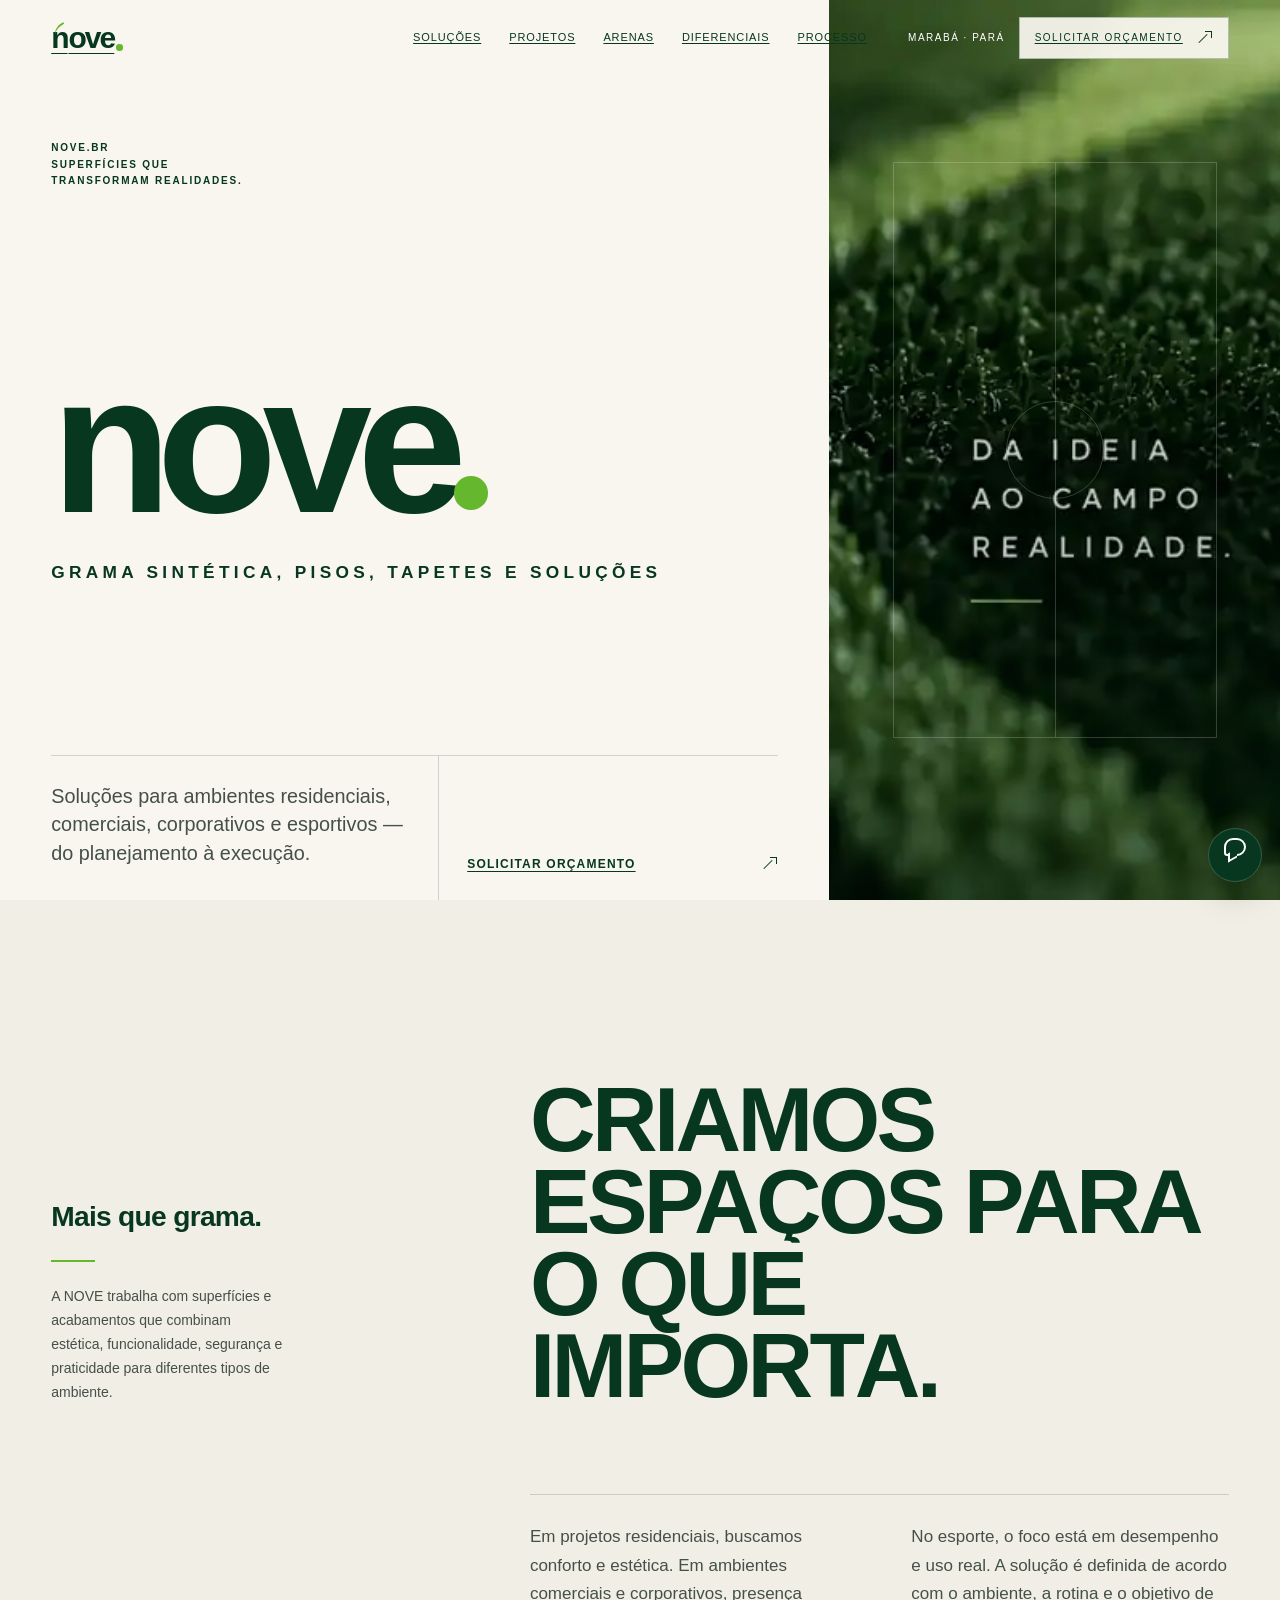
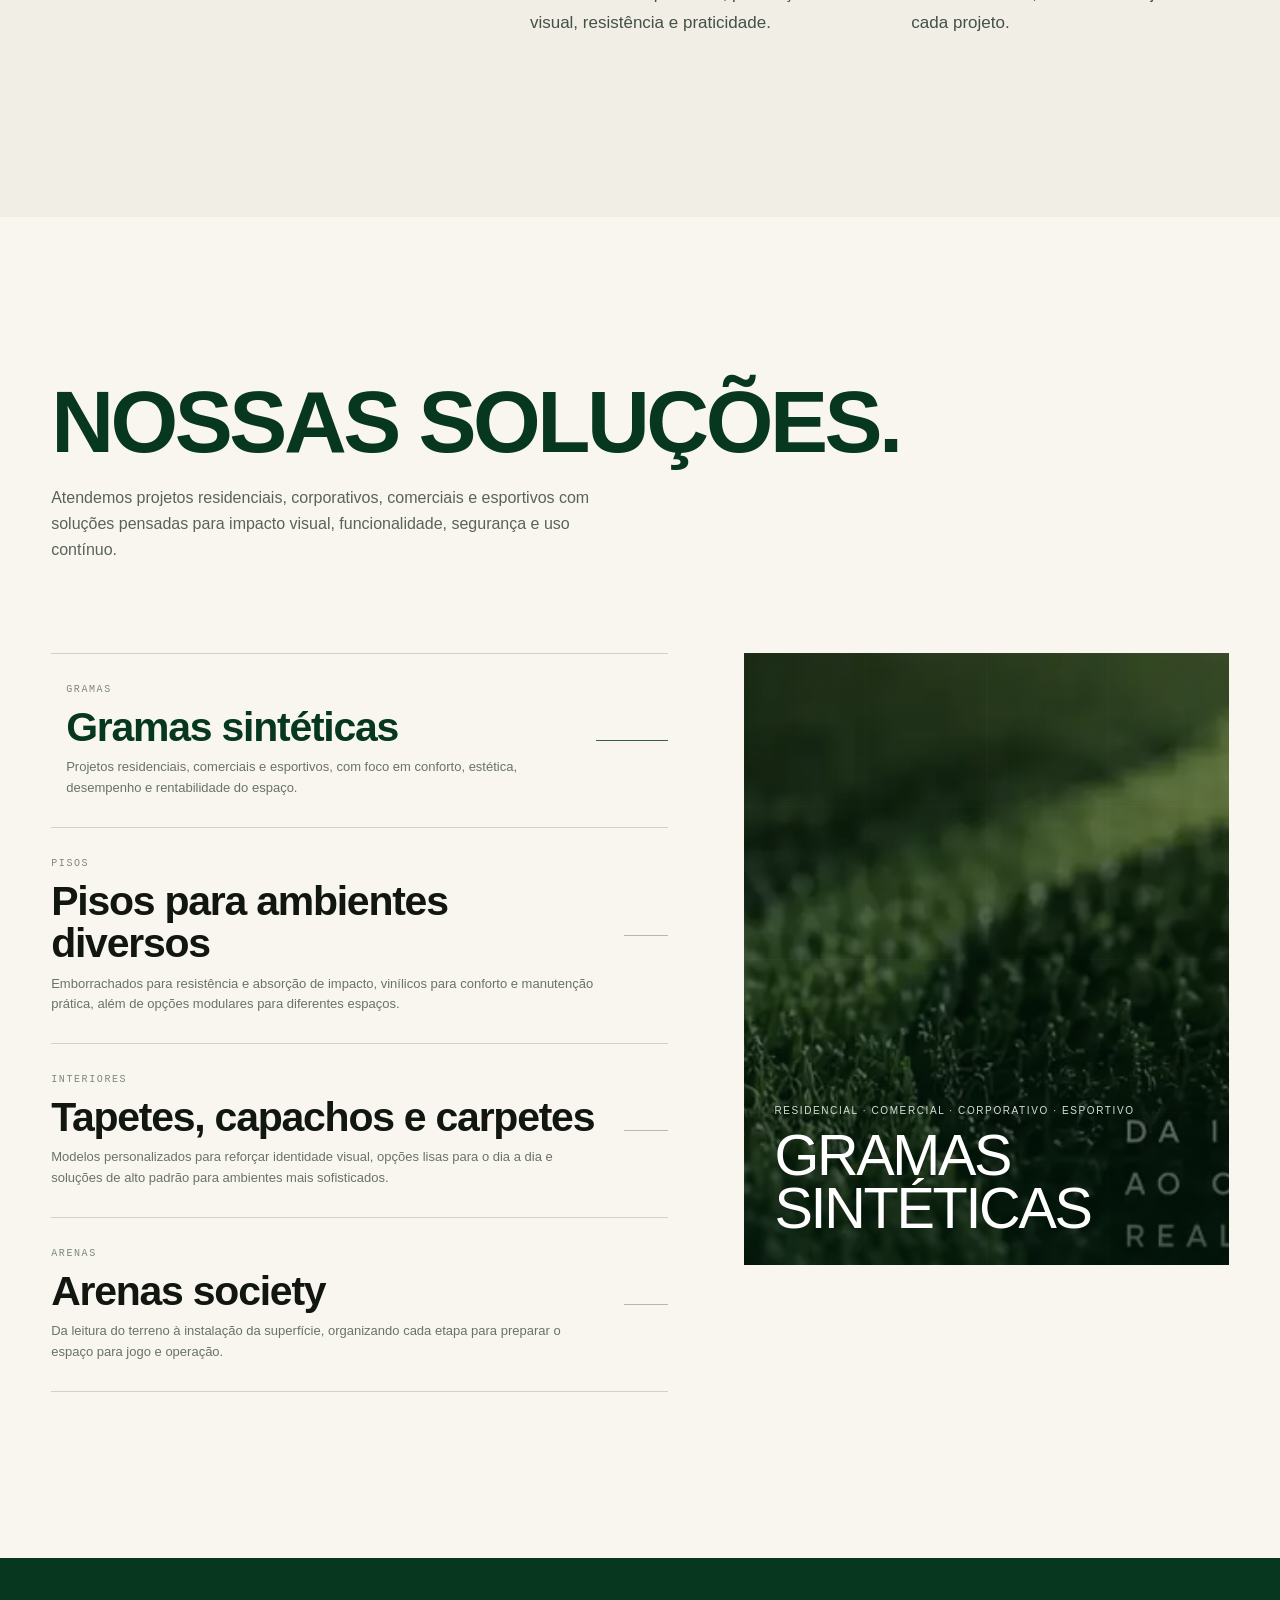
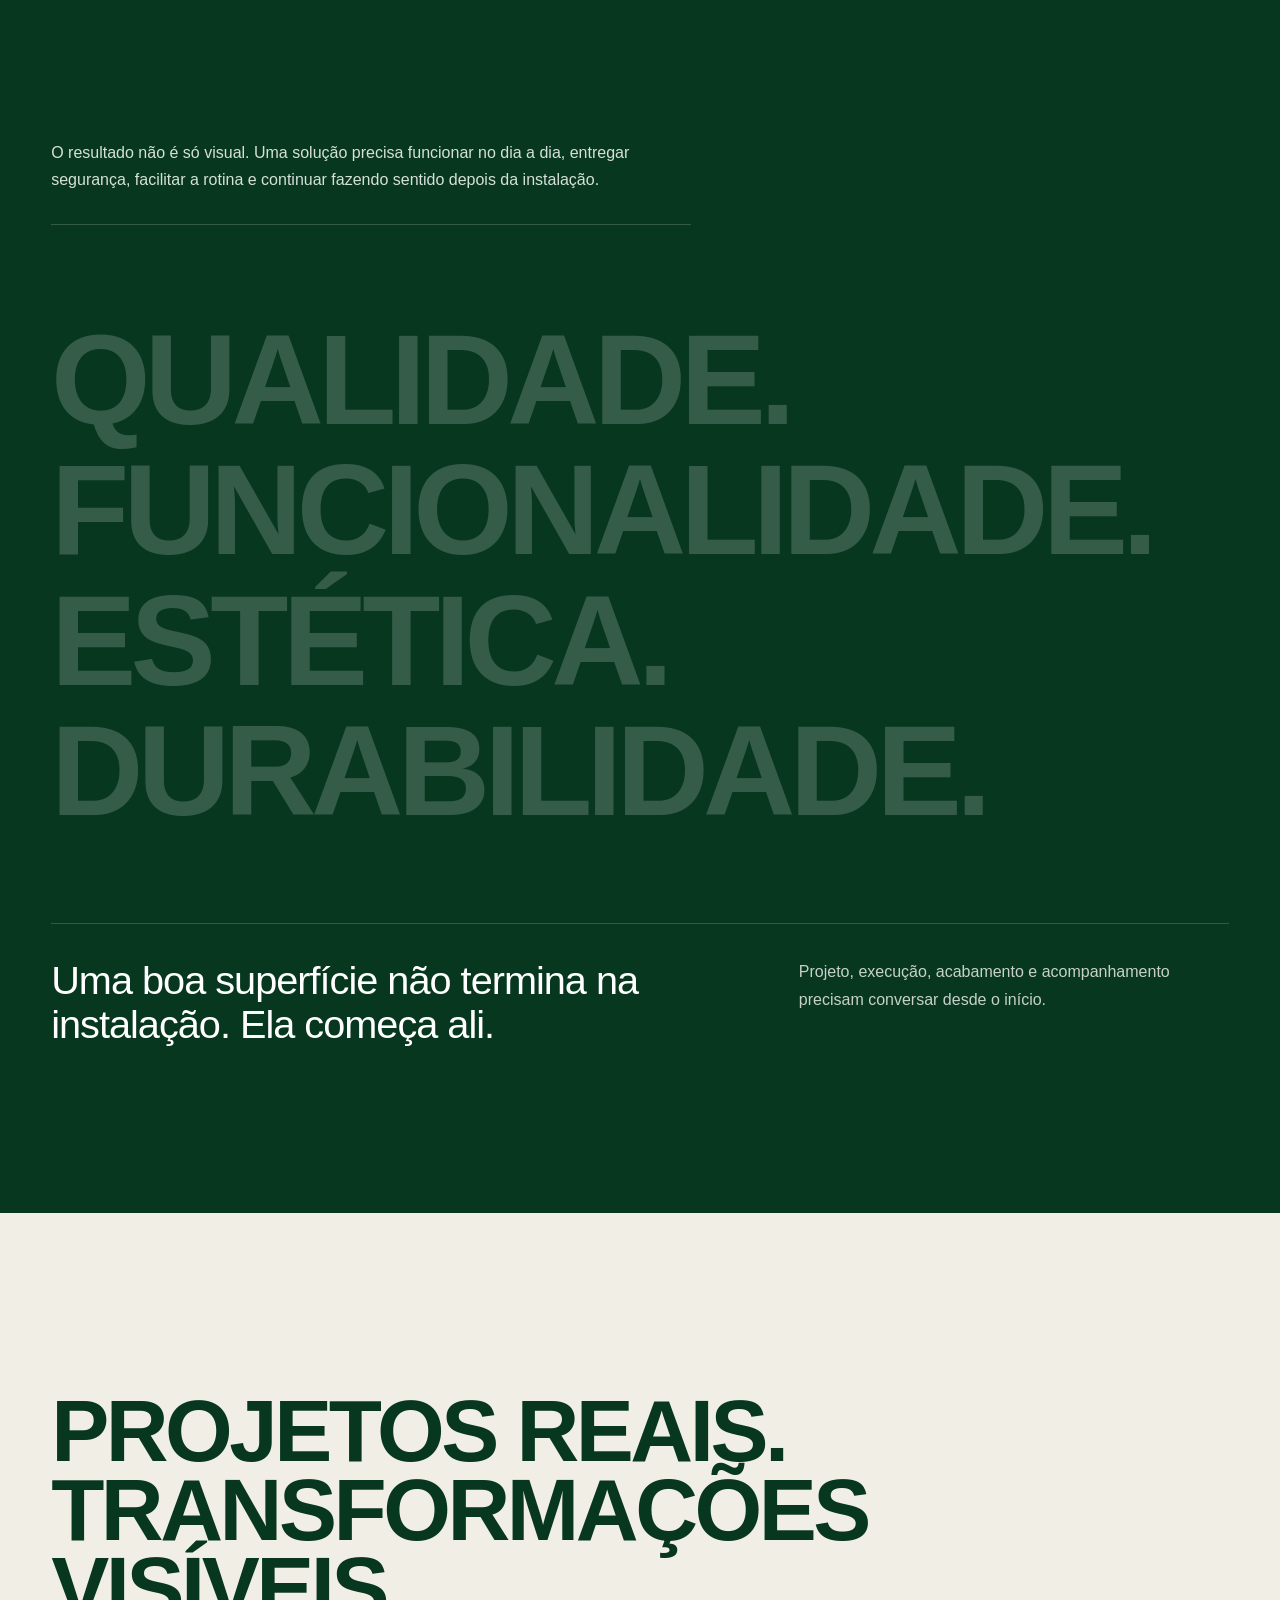
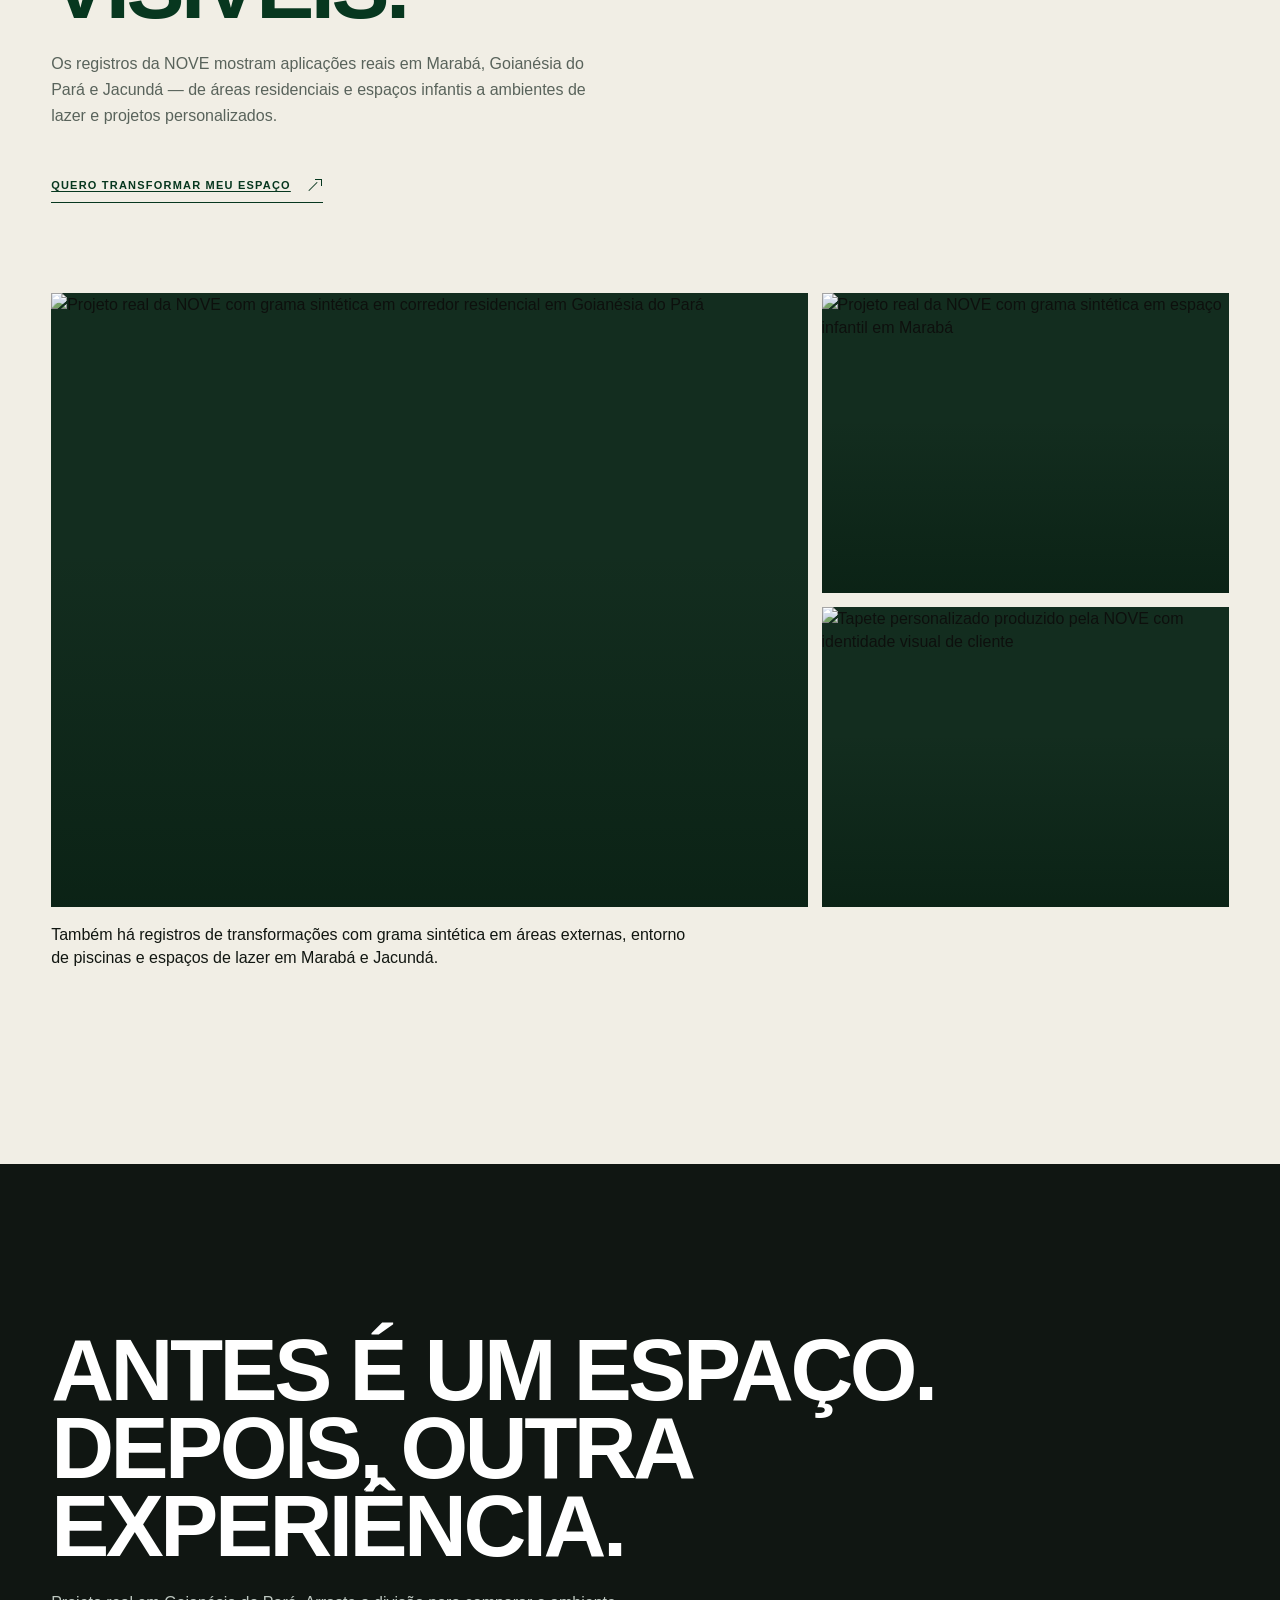
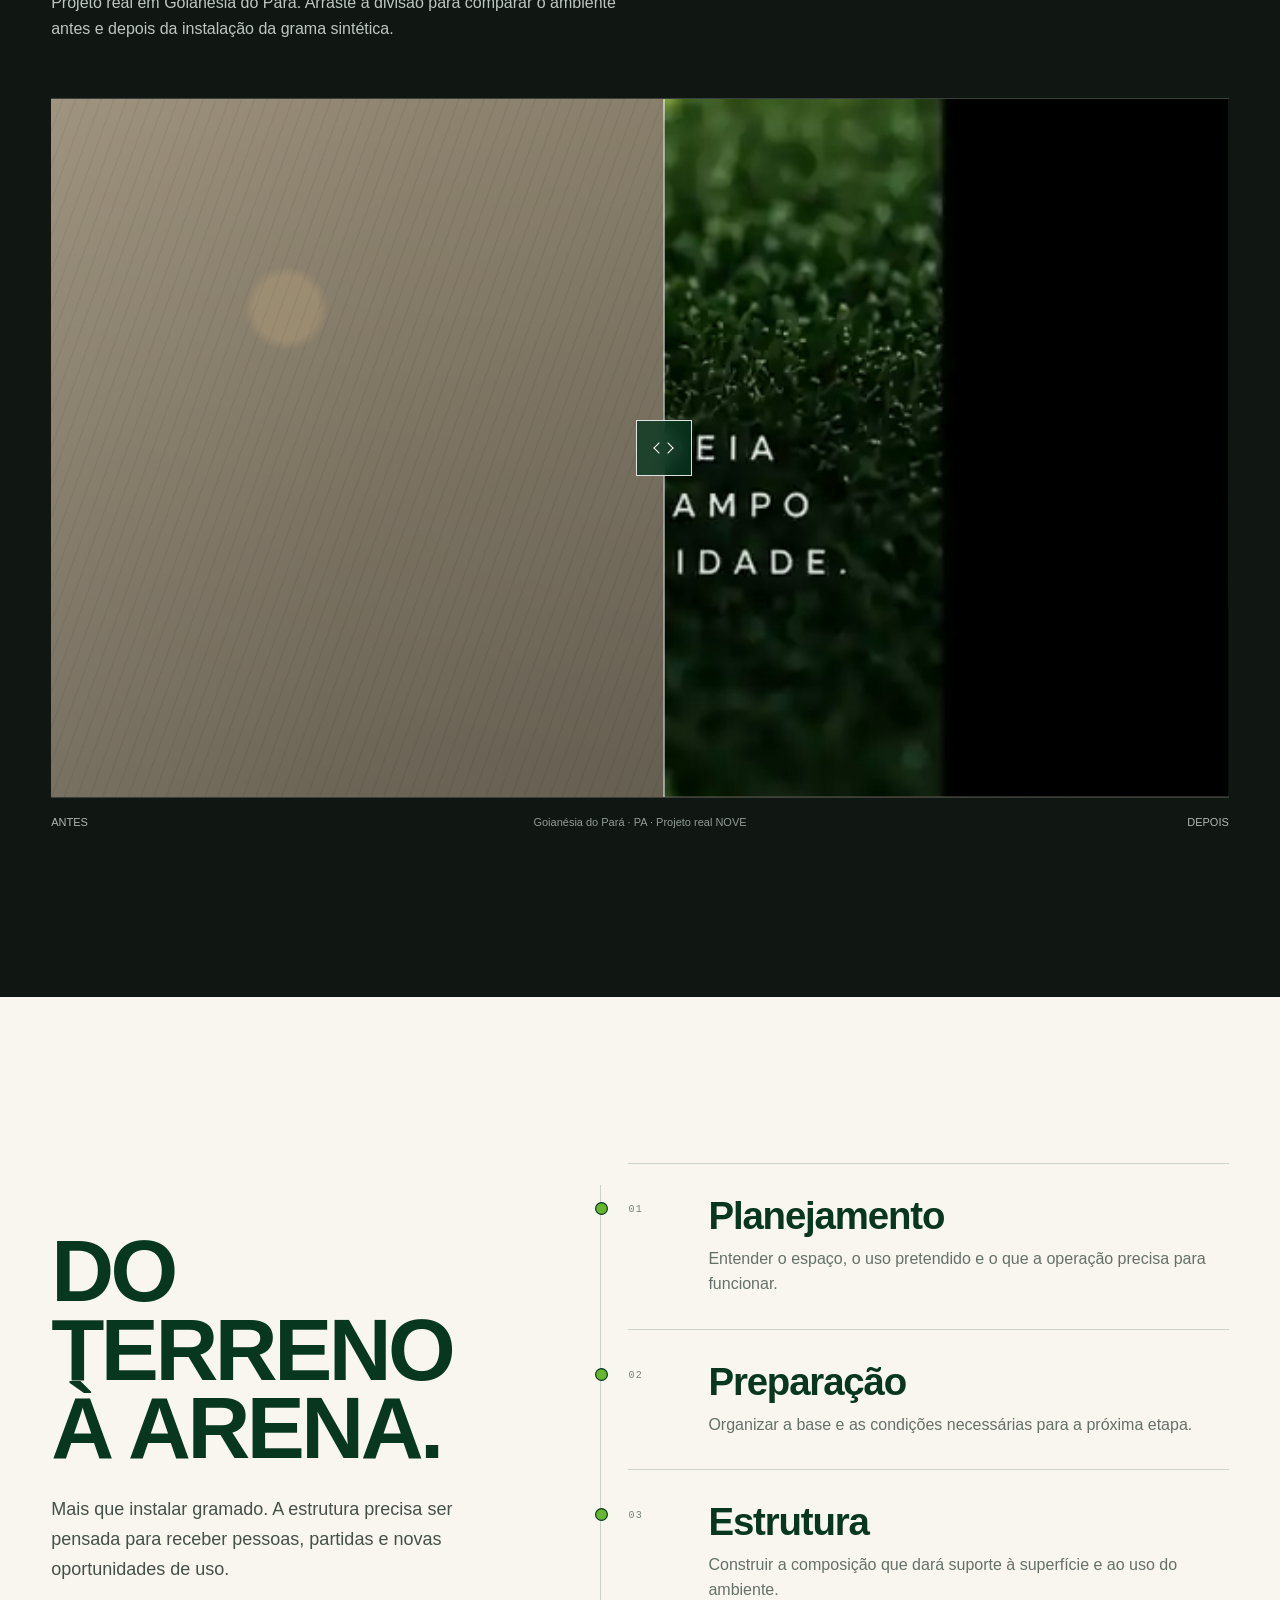
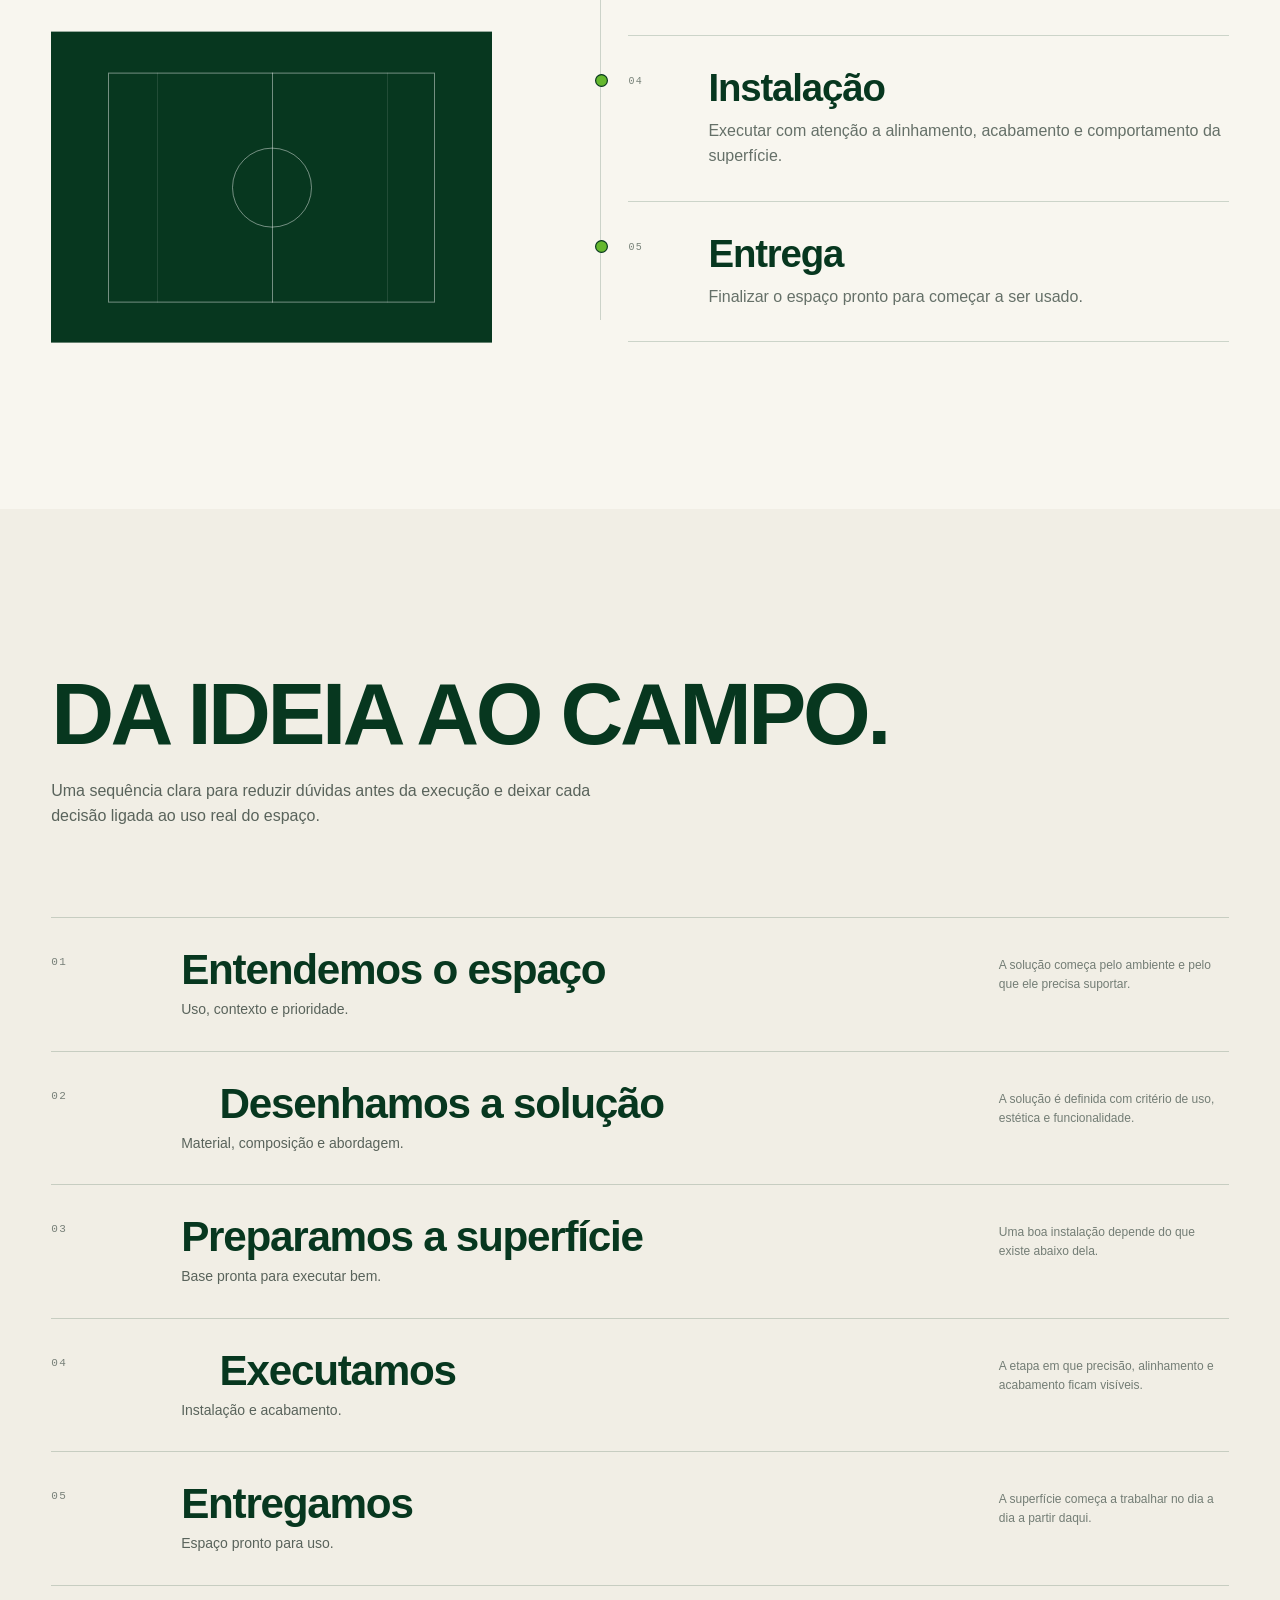
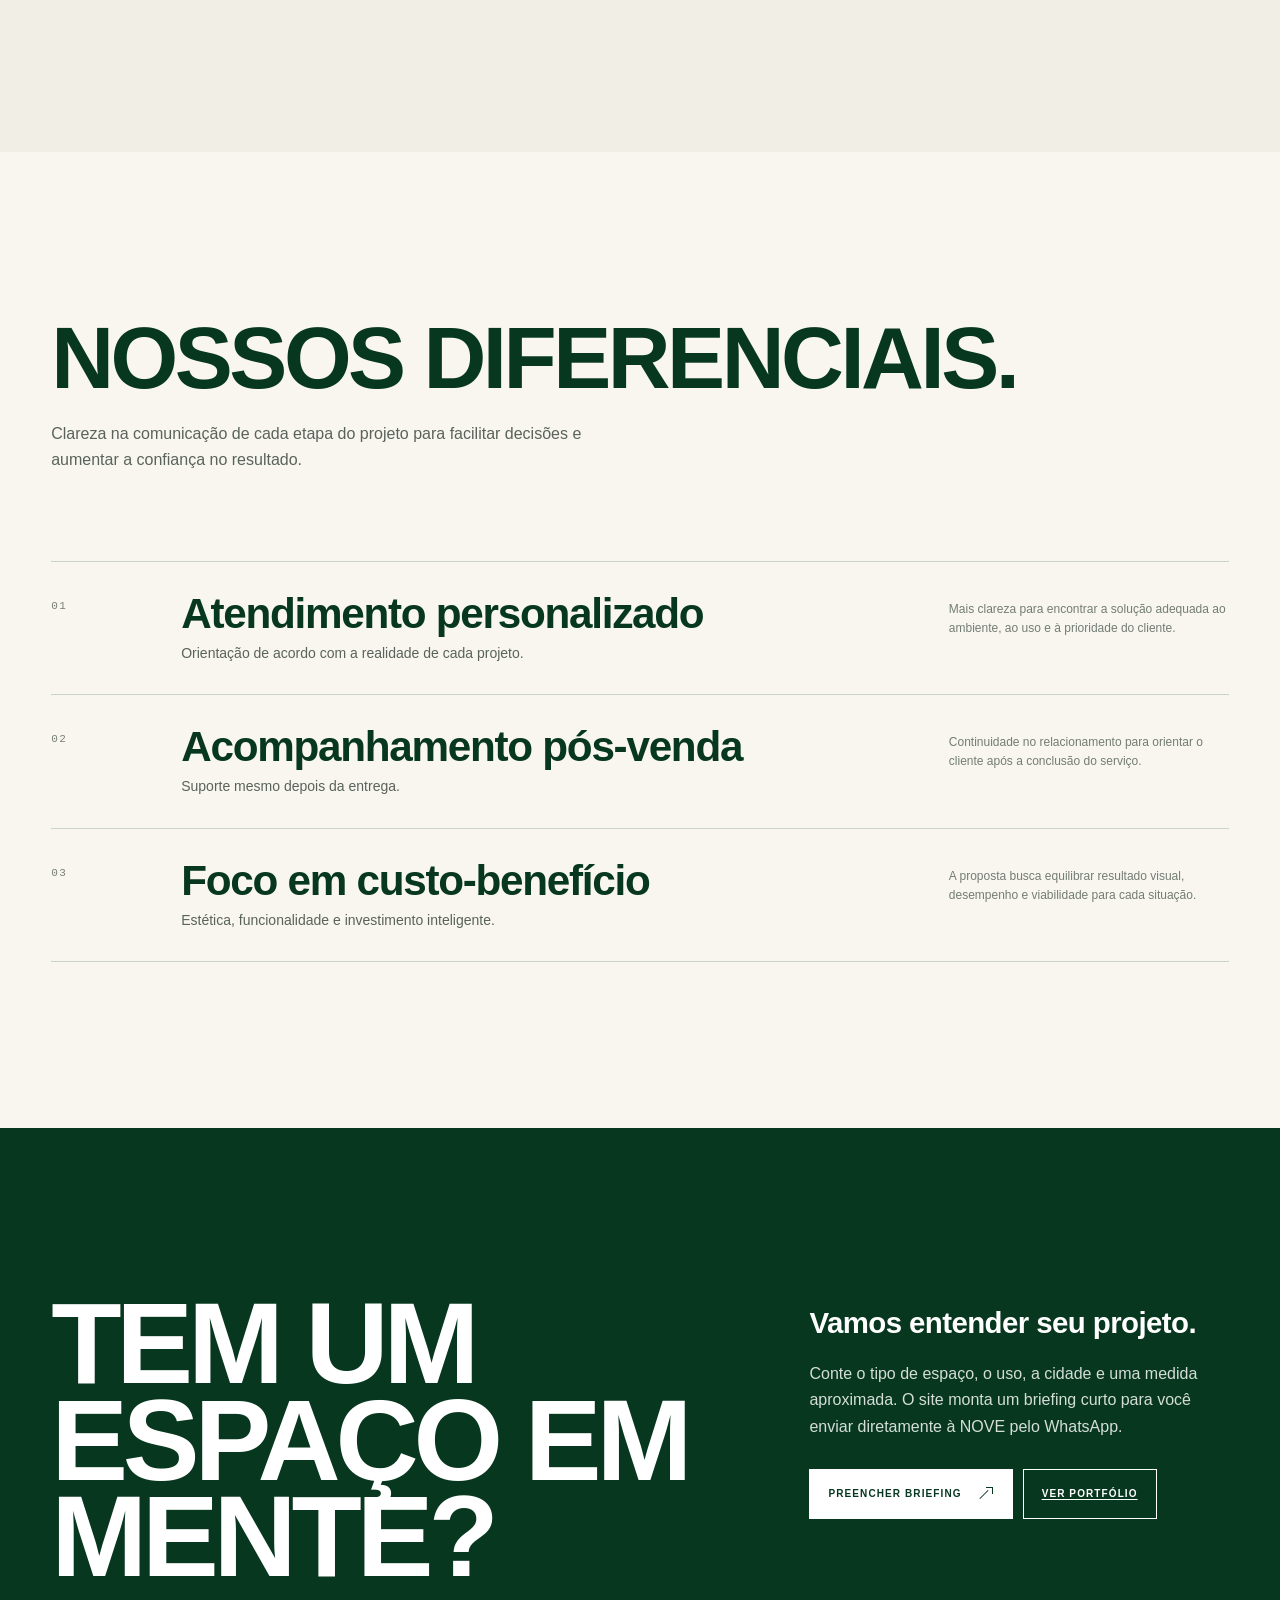
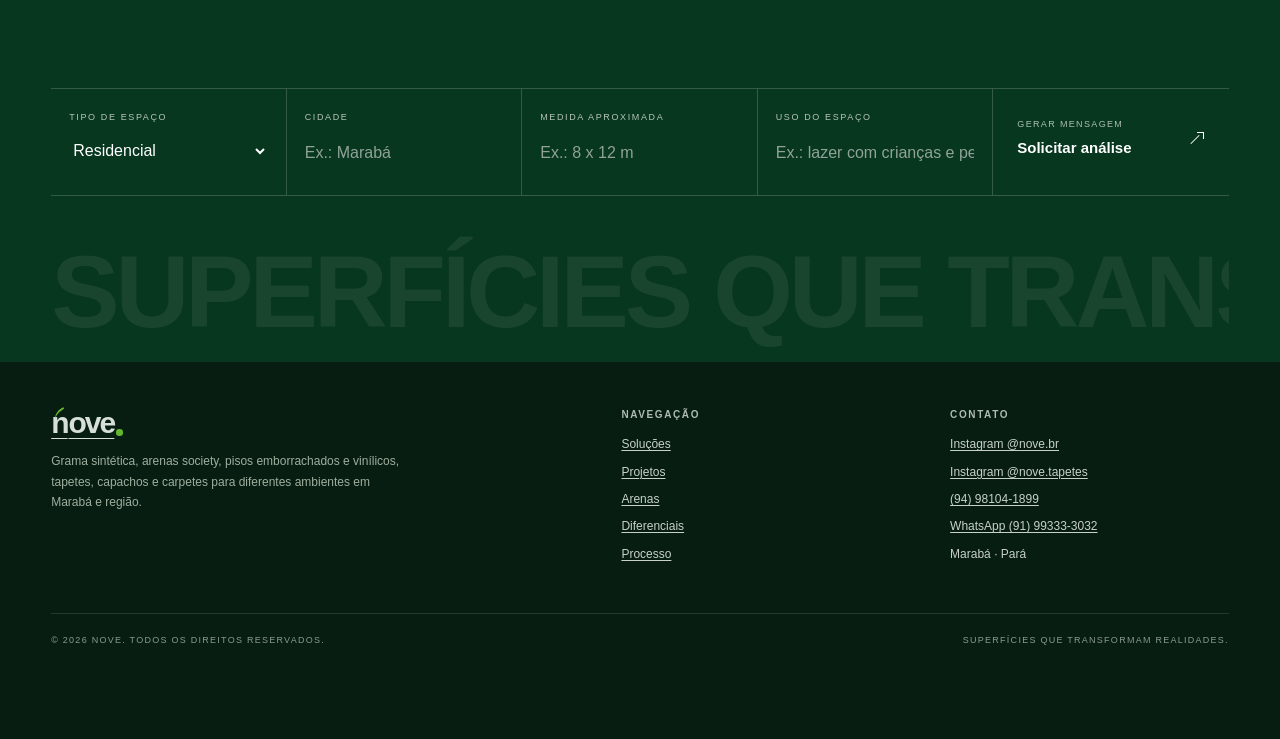
==== commit 3ed15376: "Show real NOVE projects and before-after work" ====
--- a/index.html
+++ b/index.html
@@ -15,7 +15,7 @@
   <meta property="og:title" content="NOVE | Superfícies que transformam realidades" />
   <meta property="og:description" content="Grama sintética, pisos, tapetes, capachos, carpetes e arenas society para ambientes residenciais, comerciais, corporativos e esportivos." />
   <meta property="og:url" content="https://vitamediabr-a11y.github.io/nove-superficies/" />
-  <meta property="og:image" content="https://vitamediabr-a11y.github.io/nove-superficies/assets/embossed-logo.webp" />
+  <meta property="og:image" content="https://vitamediabr-a11y.github.io/nove-superficies/assets/projects/goianesia-corredor-depois.webp" />
   <meta name="twitter:card" content="summary_large_image" />
   <link rel="stylesheet" href="styles/site-1.css" />
   <link rel="stylesheet" href="styles/site-2.css" />
@@ -108,7 +108,7 @@
           <button class="solution-row" role="tab" id="tab-pisos" aria-selected="false" aria-controls="solutionPanel" data-title="PISOS PARA AMBIENTES DIVERSOS" data-label="Emborrachados · vinílicos · modulares" data-src="assets/embossed-logo.webp" data-alt="Aplicação em relevo da identidade NOVE sobre material escuro">
             <span><span class="index mono">PISOS</span><h3>Pisos para ambientes diversos</h3><p>Emborrachados para resistência e absorção de impacto, vinílicos para conforto e manutenção prática, além de opções modulares para diferentes espaços.</p></span><span class="row-line" aria-hidden="true"></span>
           </button>
-          <button class="solution-row" role="tab" id="tab-tapetes" aria-selected="false" aria-controls="solutionPanel" data-title="TAPETES, CAPACHOS E CARPETES" data-label="Personalizados · lisos · alto padrão" data-src="assets/brand-dark-strip.webp" data-alt="Aplicação escura da identidade visual NOVE">
+          <button class="solution-row" role="tab" id="tab-tapetes" aria-selected="false" aria-controls="solutionPanel" data-title="TAPETES, CAPACHOS E CARPETES" data-label="Personalizados · lisos · alto padrão" data-src="assets/projects/tapete-personalizado.webp" data-alt="Tapete personalizado produzido pela NOVE para identidade visual de cliente">
             <span><span class="index mono">INTERIORES</span><h3>Tapetes, capachos e carpetes</h3><p>Modelos personalizados para reforçar identidade visual, opções lisas para o dia a dia e soluções de alto padrão para ambientes mais sofisticados.</p></span><span class="row-line" aria-hidden="true"></span>
           </button>
           <button class="solution-row" role="tab" id="tab-arena" aria-selected="false" aria-controls="solutionPanel" data-title="ARENAS SOCIETY" data-label="Planejamento · preparação · estrutura · instalação" data-src="assets/grass-detail-b.webp" data-alt="Detalhe de grama sintética usado na identidade visual NOVE">
@@ -139,30 +139,40 @@
   <section class="projects" id="projetos" aria-labelledby="projetosTitle">
     <div class="wrap">
       <div class="projects-header">
-        <h2 class="display" id="projetosTitle">PROJETOS QUE MUDAM O USO DO ESPAÇO.</h2>
-        <p class="section-intro">Do planejamento à execução, cada projeto é pensado a partir do ambiente, da finalidade e do resultado que o cliente busca.</p>
-        <a class="project-action" href="#contato">Pedir referências do meu tipo de projeto <span class="arrow-mark" aria-hidden="true"></span></a>
-      </div>
-
-      <div class="projects-stage" aria-label="Material visual da marca NOVE, sem representar obras de clientes">
-        <figure class="project-media main"><img src="assets/grass-detail-c.webp" alt="Detalhe de superfície de grama verde da identidade NOVE" width="480" height="380" loading="lazy" decoding="async"></figure>
-        <figure class="project-media"><img src="assets/embossed-logo.webp" alt="Aplicação da marca NOVE em relevo sobre material escuro" width="796" height="291" loading="lazy" decoding="async"></figure>
-        <div class="portfolio-state"><strong>Portfólio NOVE.</strong><div><p>Acompanhe projetos, aplicações e novidades publicadas pela NOVE.</p><a href="https://instagram.com/nove.br" target="_blank" rel="noopener">Ver atualizações no Instagram</a></div></div>
-      </div>
+        <h2 class="display" id="projetosTitle">PROJETOS REAIS. TRANSFORMAÇÕES VISÍVEIS.</h2>
+        <p class="section-intro">Os registros da NOVE mostram aplicações reais em Marabá, Goianésia do Pará e Jacundá — de áreas residenciais e espaços infantis a ambientes de lazer e projetos personalizados.</p>
+        <a class="project-action" href="#contato">Quero transformar meu espaço <span class="arrow-mark" aria-hidden="true"></span></a>
+      </div>
+
+      <div class="projects-stage real-projects" aria-label="Projetos reais executados pela NOVE">
+        <figure class="project-media project-card main">
+          <img src="assets/projects/goianesia-corredor-depois.webp" alt="Projeto real da NOVE com grama sintética em corredor residencial em Goianésia do Pará" width="520" height="326" loading="lazy" decoding="async">
+          <figcaption class="project-caption"><span>Goianésia do Pará · PA</span><strong>Área residencial</strong><small>Grama sintética integrada à circulação.</small></figcaption>
+        </figure>
+        <figure class="project-media project-card">
+          <img src="assets/projects/maraba-infantil-depois.webp" alt="Projeto real da NOVE com grama sintética em espaço infantil em Marabá" width="520" height="326" loading="lazy" decoding="async">
+          <figcaption class="project-caption"><span>Marabá · PA</span><strong>Espaço infantil</strong><small>Mais conforto visual e uma área pronta para uso.</small></figcaption>
+        </figure>
+        <figure class="project-media project-card">
+          <img src="assets/projects/tapete-personalizado.webp" alt="Tapete personalizado produzido pela NOVE com identidade visual de cliente" width="520" height="391" loading="lazy" decoding="async">
+          <figcaption class="project-caption"><span>NOVE Tapetes</span><strong>Personalização de marca</strong><small>Capachos e tapetes para reforçar a identidade do ambiente.</small></figcaption>
+        </figure>
+      </div>
+      <p class="projects-proof">Também há registros de transformações com grama sintética em áreas externas, entorno de piscinas e espaços de lazer em Marabá e Jacundá.</p>
     </div>
   </section>
 
   <section class="compare" aria-labelledby="compareTitle">
     <div class="wrap">
-      <div class="compare-header"><h2 class="display light" id="compareTitle">ANTES É UM ESPAÇO. DEPOIS, OUTRA EXPERIÊNCIA.</h2><p class="section-intro">Arraste a divisão para comparar base e superfície. A demonstração ajuda a visualizar como uma nova solução pode alterar a percepção e o uso do ambiente.</p></div>
-      <div class="compare-box" id="compareBox" role="slider" aria-label="Comparar base e superfície" aria-valuemin="0" aria-valuemax="100" aria-valuenow="52" aria-valuetext="52 por cento da superfície revelada" tabindex="0">
+      <div class="compare-header"><h2 class="display light" id="compareTitle">ANTES É UM ESPAÇO. DEPOIS, OUTRA EXPERIÊNCIA.</h2><p class="section-intro">Projeto real em Goianésia do Pará. Arraste a divisão para comparar o ambiente antes e depois da instalação da grama sintética.</p></div>
+      <div class="compare-box" id="compareBox" role="slider" aria-label="Comparar antes e depois de projeto real da NOVE" aria-valuemin="0" aria-valuemax="100" aria-valuenow="52" aria-valuetext="52 por cento do resultado revelado" tabindex="0">
         <div class="surface-base"></div>
         <div class="surface-after" id="surfaceAfter"></div>
         <div class="compare-overlay"></div>
         <div class="compare-line" id="compareLine"></div>
         <div class="compare-handle" id="compareHandle"><span class="handle-grip" aria-hidden="true"></span></div>
       </div>
-      <div class="compare-meta"><span>BASE</span><span class="note">Demonstração visual. As texturas não representam uma obra específica.</span><span class="right">SUPERFÍCIE</span></div>
+      <div class="compare-meta"><span>ANTES</span><span class="note">Goianésia do Pará · PA · Projeto real NOVE</span><span class="right">DEPOIS</span></div>
     </div>
   </section>
 
--- a/styles/site-4.css
+++ b/styles/site-4.css
@@ -74,3 +74,9 @@
       .btn.ghost:hover{background:#fff;color:var(--green)}
       .floating-cta:hover{transform:translateY(-2px);box-shadow:0 16px 42px rgba(0,0,0,.22)}
     }
+
+    /* Company differentiators */
+    .differentials{background:var(--paper)}
+    .differentials .process-header{max-width:980px}
+    .differentials .process-step h3{transform:none!important}
+    .differentials .process-step .result{max-width:280px}
